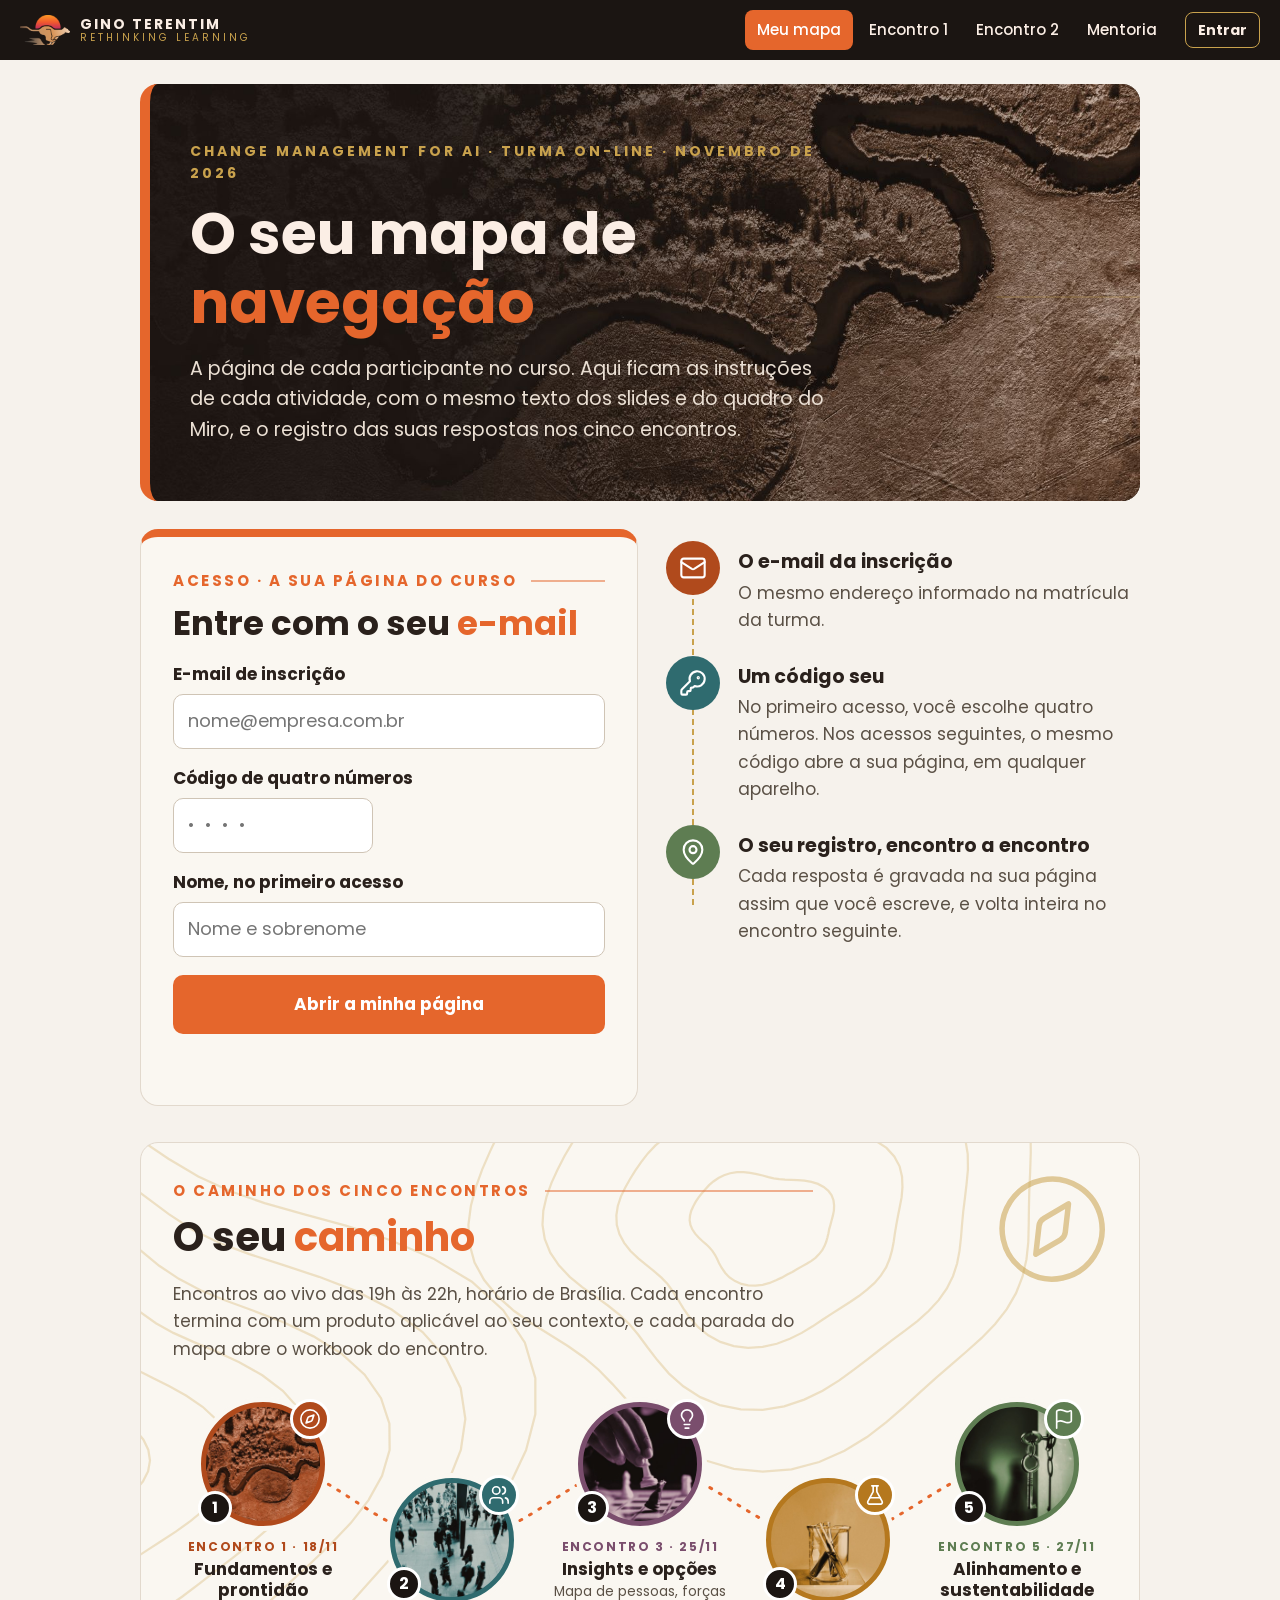
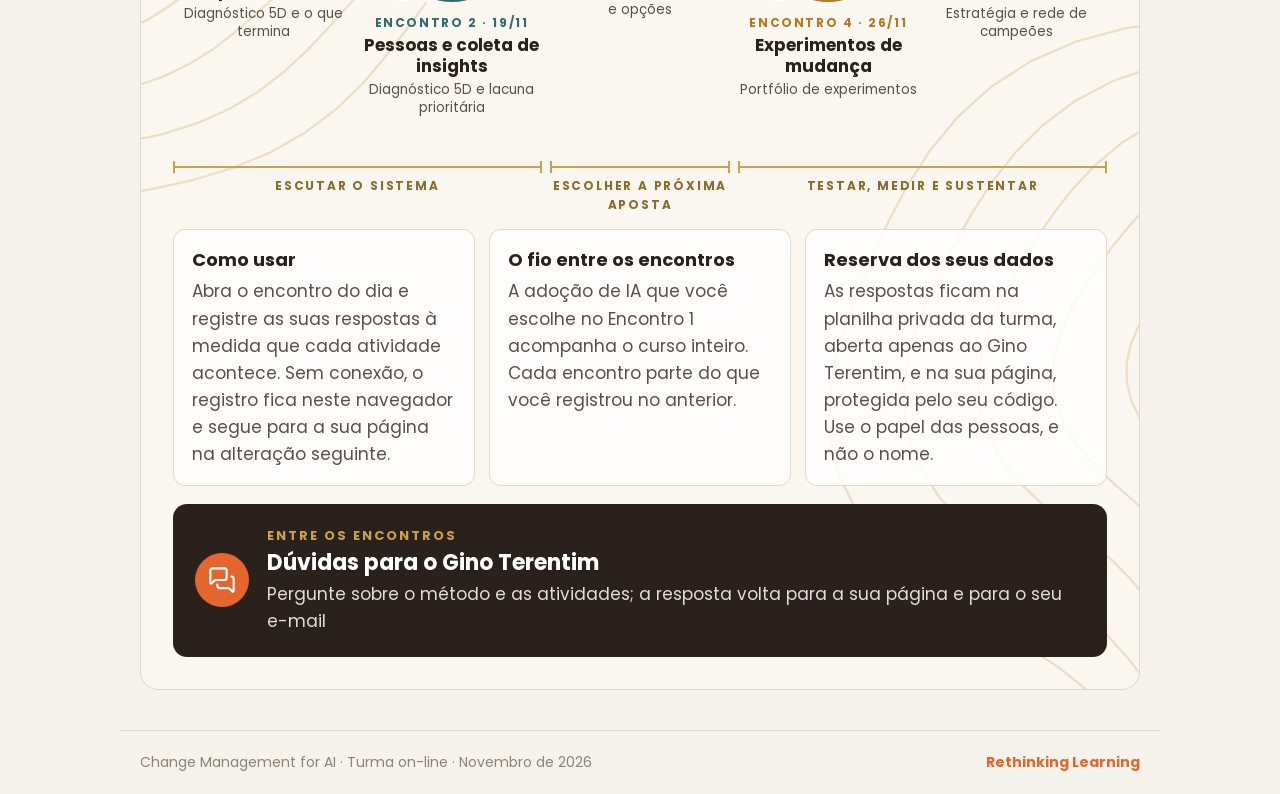
==== docs/index.html @ 5280d32a "Mentor: botão Limpar conversa (limpa só a tela; o mentor continua com o histórico como contexto) Co-" ====
<!doctype html>
<html lang="pt-BR"><head><meta charset="utf-8"><meta name="viewport" content="width=device-width,initial-scale=1">
<title>CM4AI · Workbook digital</title><meta name="robots" content="noindex">
<style>@font-face{font-family:Poppins;font-weight:400;src:url(fonts/Poppins-Regular.ttf) format('truetype');font-display:swap}@font-face{font-family:Poppins;font-weight:500;src:url(fonts/Poppins-Medium.ttf) format('truetype');font-display:swap}@font-face{font-family:Poppins;font-weight:700;src:url(fonts/Poppins-Bold.ttf) format('truetype');font-display:swap}:root{--lar:#E5662C;--tinta:#2A211C;--corpo:#5A5045;--linha:#E2D9CD;--fraco:#8D8377;--claro:#F6F2EC;--papel:#FAF7F1;--escuro:#1B1512;--ouro:#C9A24D;--tom:#E5662C}
*{box-sizing:border-box}
html{scroll-behavior:smooth}
body{margin:0;font-family:Poppins,system-ui,sans-serif;font-size:17px;line-height:1.6;color:var(--corpo);background:var(--claro)}
a{color:var(--lar)}
h1,h2,h3{color:var(--tinta);line-height:1.2;margin:0 0 .5em}
h1 em,h2 em{font-style:normal;color:var(--lar)}
main{max-width:1040px;margin:0 auto;padding:0 20px 40px}
.topo{position:sticky;top:0;z-index:20;display:flex;align-items:center;gap:16px;flex-wrap:wrap;padding:10px 20px;background:var(--escuro);color:#FBEEE5}
.marca{display:flex;align-items:center;gap:10px;text-decoration:none;color:#FBEEE5}
.marca img{height:30px;width:auto}
.marca span{display:flex;flex-direction:column;line-height:1.15}
.marca b{font-size:14px;letter-spacing:2px}
.marca i{font-style:normal;font-size:10px;letter-spacing:3px;color:var(--ouro)}
.nav{margin-left:auto;display:flex;gap:4px;flex-wrap:wrap}
.nav a{color:#FBEEE5;text-decoration:none;font-size:15px;font-weight:500;padding:8px 12px;border-radius:8px}
.nav a:hover,.nav a.ativo{background:var(--lar);color:#fff}
.selo-prof{margin-left:auto;background:var(--lar);color:#fff;font-weight:700;font-size:13px;letter-spacing:2px;padding:6px 12px;border-radius:6px}
.capa{margin:24px 0 0;padding:56px 40px;border-radius:18px;background:var(--escuro);color:#EADFD3;position:relative;overflow:hidden;border-left:10px solid var(--tom)}
.capa:after{content:"";position:absolute;right:-70px;top:-70px;width:280px;height:280px;border:2px solid var(--ouro);opacity:.35;clip-path:polygon(25% 0,75% 0,100% 50%,75% 100%,25% 100%,0 50%);background:transparent;outline:2px solid var(--ouro)}
.capa__k{font-size:14px;font-weight:700;letter-spacing:3px;color:var(--ouro);margin:0 0 14px}
.capa h1{color:#FBEEE5;font-size:clamp(34px,6vw,58px);margin:0 0 16px}
.capa__l{font-size:19px;max-width:720px;margin:0}
.bloco{margin:36px 0 0;padding:32px;background:var(--papel);border:1px solid var(--linha);border-radius:18px;border-top:8px solid var(--tom)}
.bloco--abre{border-top-color:var(--lar)}
.eyebrow{display:flex;align-items:center;gap:14px;color:var(--tom);font-weight:700;font-size:15px;letter-spacing:2.5px;margin-bottom:10px}
.eyebrow i{flex:1;height:2px;background:var(--tom);opacity:.5}
.bloco h2{font-size:clamp(26px,4vw,36px)}
.bloco h3{font-size:22px;margin-top:1.2em}
.pergunta{font-size:21px;font-weight:500;color:var(--tinta);border-left:5px solid var(--tom);padding:6px 0 6px 16px;margin:14px 0}
.pergunta--at{font-size:19px;background:#fff;border-radius:0 10px 10px 0;padding:12px 16px}
.capaz{background:#fff;border:1px solid var(--linha);border-radius:12px;padding:16px 20px;margin:16px 0}
.capaz b{color:var(--tinta)}
.capaz ol{margin:8px 0 0;padding-left:22px}
.conceito{background:#fff;border:1px solid var(--linha);border-radius:14px;padding:22px 24px;margin:20px 0}
.conceito h3{margin-top:0}
.fonte{font-size:15px;color:var(--fraco);margin:10px 0 0}
.regua{background:#B04A1C;color:#FDEFE6;border-radius:14px;padding:24px;margin:20px 0}
.regua h3{color:#fff;margin-top:0}
.regua__q{font-size:22px;font-weight:700;color:#fff}
.regua .cards3>div{background:rgba(255,255,255,.12);border:0;color:#FDEFE6}
.regua .cards3 b{color:#fff}
.regua .tabela--ler{background:#fff;color:var(--corpo)}
.cards3{display:grid;grid-template-columns:repeat(auto-fit,minmax(230px,1fr));gap:14px;margin:14px 0}
.cards3>div{background:var(--papel);border:1px solid var(--linha);border-radius:12px;padding:16px 18px}
.cards3 b{display:block;color:var(--tinta);font-size:18px;margin-bottom:4px}
.cards3 p{margin:0}
.cards3 i{display:block;margin-top:8px;color:var(--fraco)}
.cards2{display:grid;grid-template-columns:repeat(auto-fit,minmax(260px,1fr));gap:16px;margin:24px 0 8px}
.cartao{display:flex;flex-direction:column;gap:6px;padding:22px;border-radius:14px;background:var(--tom);color:#fff;text-decoration:none}
.cartao span{font-size:13px;font-weight:700;letter-spacing:2px;opacity:.85}
.cartao b{font-size:22px;line-height:1.2}
.cartao i{font-style:normal;opacity:.9}
.nota-pe{color:var(--fraco);font-size:15px}
.caminho{display:grid;grid-template-columns:repeat(5,1fr);gap:10px;margin:16px 0}
.caminho__p{display:flex;flex-direction:column;align-items:center;text-align:center;gap:4px;padding:14px 8px;border-radius:12px;background:#fff;border:2px solid var(--linha);text-decoration:none;color:var(--corpo)}
.caminho__g{font-size:11px;font-weight:700;letter-spacing:1.5px;color:var(--fraco);text-transform:uppercase;min-height:34px}
.caminho__n{width:52px;height:52px;border-radius:50%;display:grid;place-items:center;font-weight:700;font-size:22px;color:var(--tom);border:3px solid var(--tom);background:var(--claro)}
.caminho__p b{color:var(--tinta);font-size:15px;line-height:1.25}
.caminho__p small{font-size:13px}
.caminho__p em{font-style:normal;font-size:13px;font-weight:500;color:var(--tom)}
.caminho__p.feito .caminho__n,.caminho__p.aqui .caminho__n{background:var(--tom);color:#fff}
.caminho__p.aqui{border-color:var(--lar);box-shadow:0 0 0 3px rgba(229,102,44,.25)}
.indice{list-style:none;padding:0;margin:10px 0;display:grid;gap:8px}
.indice li{display:flex;flex-wrap:wrap;gap:6px 16px;align-items:baseline;background:#fff;border-left:6px solid var(--tom);border-radius:0 10px 10px 0;padding:10px 14px}
.indice a{color:var(--tinta);text-decoration:none;font-weight:500}
.indice a b{color:var(--tom)}
.indice span{color:var(--fraco);font-size:15px}
.atividade{background:#fff;border:2px solid var(--tom);border-radius:16px;padding:24px;margin:24px 0}
.atividade__cab{display:flex;gap:10px;flex-wrap:wrap;margin-bottom:10px}
.selo{display:inline-block;background:var(--tom);color:#fff;font-weight:700;font-size:13px;letter-spacing:1.5px;padding:6px 12px;border-radius:999px;text-decoration:none}
.selo--miro{background:#fff;color:var(--tom);border:2px solid var(--tom)}
.selo--mentor{background:#FBEFE4;color:#B04A1C;border:2px solid #E5662C}
.atividade h3{margin-top:4px;font-size:24px}
.passos{padding-left:0;list-style:none;counter-reset:p;margin:14px 0}
.passos li{counter-increment:p;position:relative;padding:8px 0 8px 48px;border-bottom:1px solid var(--linha)}
.passos li:before{content:counter(p);position:absolute;left:0;top:7px;width:32px;height:32px;border-radius:50%;background:var(--tom);color:#fff;font-weight:700;display:grid;place-items:center}
.passos li i{font-style:normal;font-weight:700;color:var(--tom);white-space:nowrap}
.meta{display:grid;grid-template-columns:repeat(auto-fit,minmax(200px,1fr));gap:10px;margin:14px 0}
.meta div{background:var(--papel);border-radius:10px;padding:10px 14px}
.meta span{display:block;font-size:12px;font-weight:700;letter-spacing:1.5px;text-transform:uppercase;color:var(--fraco)}
.meta b{font-weight:500;color:var(--tinta);font-size:16px}
.exemplo{background:#FBEFE4;border-radius:12px;padding:14px 18px;margin:14px 0}
.exemplo>span{font-size:12px;font-weight:700;letter-spacing:1.5px;color:var(--lar)}
.exemplo p{margin:6px 0}
.registro{border:2px dashed var(--tom);border-radius:14px;padding:18px;margin:18px 0 6px;background:var(--papel)}
.registro__t{font-size:13px;font-weight:700;letter-spacing:2px;color:var(--tom)}
.campo{margin:14px 0 0}
.campo label{display:block;color:var(--tinta);margin-bottom:4px}
.dica{margin:0 0 6px;font-size:15px;color:var(--fraco)}
textarea,input[type=text],select{width:100%;font:inherit;font-size:16px;color:var(--tinta);background:#fff;border:1.5px solid #CFC4B5;border-radius:10px;padding:10px 12px}
textarea{resize:vertical;min-height:52px}
textarea:focus,input:focus,select:focus{outline:3px solid rgba(229,102,44,.35);border-color:var(--lar)}
.espelho__v{background:#fff;border:1.5px solid var(--linha);border-radius:10px;padding:10px 12px;color:var(--tinta);white-space:pre-wrap}
.notas{display:grid;grid-template-columns:repeat(auto-fit,minmax(130px,1fr));gap:10px}
.banco{margin:4px 0 8px}
.lacunas,.associar{padding-left:22px;margin:8px 0 12px}
.lacunas li,.associar li{margin:8px 0}
.lacuna{width:74px!important;display:inline-block;text-align:center;font-weight:700}
.associar li{display:grid;grid-template-columns:1fr minmax(200px,260px);gap:12px;align-items:center}
.certo{border-color:#3F7D4E!important;background:#E9F4EA!important}
.errado{border-color:#B8432F!important;background:#FBE9E5!important}
.tabela-w{overflow-x:auto;margin:10px 0}
.tabela{width:100%;border-collapse:collapse;font-size:16px}
.tabela th{background:var(--tinta);color:#FBEEE5;text-align:left;padding:10px 12px;font-size:14px;letter-spacing:.5px}
.tabela td{border:1px solid var(--linha);padding:8px 10px;vertical-align:top;background:#fff;min-width:190px}
.tabela--ler td{padding:10px 12px}
.tabela td textarea,.tabela td select{border-color:var(--linha)}
.mapa{position:relative;margin:16px 0 0;height:480px;background:#fff;border:1.5px solid var(--linha);border-radius:12px;overflow:hidden}
.mapa:before{content:"";position:absolute;left:50%;top:0;bottom:0;border-left:2px dashed var(--linha)}
.mapa:after{content:"";position:absolute;top:50%;left:0;right:0;border-top:2px dashed var(--linha)}
.mapa__q{position:absolute;font-size:12px;font-weight:700;letter-spacing:1px;color:var(--fraco);text-transform:uppercase;padding:8px 10px;z-index:1}
.mapa__n{position:absolute;z-index:2;max-width:42%;font-size:14px;line-height:1.25;font-weight:500;color:var(--tinta);padding:6px 9px;border-radius:6px;box-shadow:0 1px 0 rgba(0,0,0,.15)}
.pontos{margin:14px 0 0;background:var(--papel);border-radius:12px;padding:12px 16px}
.pontos summary{cursor:pointer;font-weight:700;color:var(--tinta)}
.btn{display:inline-block;font:inherit;font-size:15px;font-weight:700;border-radius:10px;padding:10px 16px;cursor:pointer;text-decoration:none;border:2px solid transparent}
.btn--sec{background:#fff;color:var(--tinta);border-color:var(--tinta)}
.btn--mentor{background:var(--tinta);color:#fff}
.mentor{margin:14px 0 0}
.barra{display:flex;flex-wrap:wrap;gap:10px;align-items:center;margin:18px 0 0}
.barra__s{flex:1;min-width:220px;color:var(--fraco);font-size:15px}
.prof{margin:16px 0 0;background:#2A211C;color:#EADFD3;border-radius:12px;padding:16px 20px}
.prof>span{font-size:12px;font-weight:700;letter-spacing:2px;color:var(--ouro)}
.prof__resp{background:rgba(255,255,255,.08);border-radius:10px;padding:10px 14px;margin-top:10px}
.prof__resp b{color:#fff;display:block}
.rodape{max-width:1040px;margin:0 auto;padding:20px;display:flex;justify-content:space-between;gap:12px;flex-wrap:wrap;font-size:14px;color:var(--fraco);border-top:1px solid var(--linha)}
.rodape span:last-child{color:var(--lar);font-weight:700}
@media(max-width:760px){
 body{font-size:16px}.bloco{padding:20px}.capa{padding:36px 22px}
 .caminho{grid-template-columns:1fr 1fr}.caminho__g{min-height:0}
 .associar li{grid-template-columns:1fr}
 .tabela[data-tabela] thead{display:none}
 .tabela[data-tabela] tr{display:block;margin-bottom:14px;border:1px solid var(--linha);border-radius:10px;overflow:hidden}
 .tabela[data-tabela] td{display:block;border:0;border-bottom:1px solid var(--linha)}
 .tabela[data-tabela] td:before{content:attr(data-th);display:block;font-size:12px;font-weight:700;letter-spacing:1px;color:var(--fraco);text-transform:uppercase;margin-bottom:4px}
 .mapa{height:420px}
}
@media print{
 .topo,.barra,.mentor,.btn{display:none!important}
 body{background:#fff;font-size:12pt}.bloco,.atividade,.conceito{break-inside:avoid-page;box-shadow:none}
 .bloco{break-inside:auto}.capa{background:#fff;color:#000;border:2px solid #000}.capa h1{color:#000}.capa__k{color:#000}
 textarea,input,select{border:1px solid #999}
 details.pontos{display:block}
}

/* ===== camada 2026-11 · mapa de navegação, conta e capas com foto ===== */
.btn{background:var(--lar);color:#fff}
.btn--sec{background:#fff;color:var(--tinta);border-color:var(--tinta)}
.btn--mentor{background:var(--tinta);color:#fff}
.btn--grande{font-size:17px;padding:14px 22px;margin-top:18px;width:100%}
.btn:hover{filter:brightness(1.06)}
.disco{flex:none;display:inline-grid;place-items:center;width:54px;height:54px;border-radius:50%;background:var(--tom)}
.disco svg{display:block}
.capa--foto{background-color:var(--escuro);background-image:var(--foto,none);background-position:right center;background-size:cover;background-repeat:no-repeat;min-height:380px;display:flex;flex-direction:column;justify-content:flex-end}
.capa--foto .capa__l,.capa--foto h1,.capa--foto .capa__k{max-width:640px;position:relative;z-index:1}
.capa--foto:after{opacity:.22}
.conta{display:flex;align-items:center;gap:10px;font-size:14px;color:#FBEEE5}
.conta a{color:#FBEEE5;font-weight:700;text-decoration:none;border:1.5px solid var(--ouro);padding:6px 12px;border-radius:8px}
.conta span{font-weight:700}
.conta__sair{font:inherit;font-size:13px;background:transparent;color:var(--ouro);border:1.5px solid var(--ouro);border-radius:8px;padding:5px 10px;cursor:pointer}
.aviso-conta{margin:16px 0 0;padding:14px 18px;border-radius:12px;background:#FFF4EC;border-left:6px solid var(--lar);color:var(--tinta)}
.aviso-conta .btn{margin-left:8px;padding:6px 14px}
.barra__s--ok{color:#4B6A41;font-weight:500}
.barra__s--ok:before{content:"";display:inline-block;width:9px;height:9px;border-radius:50%;background:#5E7D52;margin-right:8px;vertical-align:1px}
/* entrada */
.entrada{margin:28px 0 0;display:grid;grid-template-columns:minmax(0,1.05fr) minmax(0,1fr);gap:28px;align-items:start}
.entrada[hidden]{display:none}
.entrada__f{padding:32px;background:var(--papel);border:1px solid var(--linha);border-top:8px solid var(--lar);border-radius:18px}
.entrada__f h2{font-size:clamp(26px,4vw,34px)}
.entrada__f label{display:block;margin:16px 0 6px;color:var(--tinta)}
.entrada__f input{font-size:18px;padding:12px 14px}
.entrada__f input[name=codigo]{letter-spacing:10px;max-width:200px}
.entrada__aviso{min-height:1.6em;margin:12px 0 0;color:var(--corpo);font-weight:500}
.entrada__aviso--erro{color:#A33B12}
.entrada__passos{list-style:none;margin:0;padding:12px 0 0;display:flex;flex-direction:column;gap:22px;position:relative}
.entrada__passos:before{content:"";position:absolute;left:26px;top:40px;bottom:40px;border-left:2.5px dashed var(--ouro)}
.entrada__passos li{display:flex;gap:18px;align-items:flex-start;position:relative}
.entrada__passos b{display:block;color:var(--tinta);font-size:19px;margin-top:6px}
.entrada__passos p{margin:2px 0 0}
/* mapa do curso */
.mapa-curso{margin:36px 0 0;padding:36px 32px 32px;border-radius:18px;border:1px solid var(--linha);position:relative;overflow:hidden;
  background:var(--papel) url("data:image/svg+xml,%3Csvg%20xmlns%3D%22http%3A//www.w3.org/2000/svg%22%20width%3D%221000%22%20height%3D%22560%22%20viewBox%3D%220%200%201000%20560%22%3E%3Cg%20fill%3D%22none%22%20stroke%3D%22%23C9A24D%22%20stroke-opacity%3D%22.28%22%20stroke-width%3D%221.1%22%3E%3Cpath%20d%3D%22M219.3%2C150.0%20L220.1%2C152.6%20L220.0%2C155.2%20L219.1%2C157.8%20L217.5%2C160.1%20L215.2%2C162.2%20L212.6%2C163.9%20L209.8%2C165.5%20L207.0%2C166.8%20L204.3%2C168.0%20L201.7%2C169.2%20L199.2%2C170.3%20L196.7%2C171.4%20L194.1%2C172.4%20L191.4%2C173.3%20L188.6%2C173.9%20L185.8%2C174.3%20L182.9%2C174.4%20L180.0%2C174.2%20L177.2%2C173.9%20L174.4%2C173.5%20L171.6%2C173.1%20L168.8%2C172.7%20L165.9%2C172.4%20L162.8%2C172.1%20L159.6%2C171.6%20L156.3%2C171.0%20L153.0%2C170.0%20L150.1%2C168.6%20L147.6%2C166.8%20L145.8%2C164.6%20L144.7%2C162.2%20L144.4%2C159.6%20L144.7%2C157.0%20L145.5%2C154.5%20L146.5%2C152.2%20L147.6%2C150.0%20L148.5%2C148.0%20L149.1%2C146.0%20L149.5%2C143.9%20L149.7%2C141.8%20L149.9%2C139.6%20L150.3%2C137.3%20L151.0%2C135.0%20L152.2%2C132.7%20L153.9%2C130.7%20L156.1%2C128.9%20L158.6%2C127.4%20L161.5%2C126.3%20L164.5%2C125.4%20L167.6%2C124.7%20L170.7%2C124.3%20L173.8%2C123.9%20L176.9%2C123.6%20L180.0%2C123.4%20L183.1%2C123.4%20L186.3%2C123.6%20L189.3%2C124.2%20L192.2%2C125.2%20L194.8%2C126.5%20L197.0%2C128.1%20L198.9%2C130.0%20L200.5%2C131.9%20L201.9%2C133.8%20L203.2%2C135.5%20L204.7%2C137.2%20L206.4%2C138.7%20L208.5%2C140.2%20L210.8%2C141.7%20L213.3%2C143.4%20L215.7%2C145.3%20L217.8%2C147.6%20L219.3%2C150.0Z%22/%3E%3Cpath%20d%3D%22M259.8%2C150.0%20L260.6%2C155.2%20L259.7%2C160.4%20L257.2%2C165.3%20L253.4%2C169.8%20L248.8%2C173.7%20L243.6%2C177.2%20L238.4%2C180.3%20L233.2%2C183.1%20L228.3%2C185.8%20L223.4%2C188.4%20L218.6%2C190.9%20L213.7%2C193.3%20L208.5%2C195.3%20L203.1%2C197.0%20L197.4%2C198.1%20L191.6%2C198.7%20L185.8%2C198.7%20L180.0%2C198.3%20L174.4%2C197.8%20L168.8%2C197.2%20L163.1%2C196.6%20L157.3%2C196.2%20L151.2%2C195.8%20L144.7%2C195.2%20L138.1%2C194.3%20L131.5%2C192.8%20L125.3%2C190.5%20L120.0%2C187.3%20L115.7%2C183.3%20L112.9%2C178.7%20L111.5%2C173.7%20L111.4%2C168.5%20L112.3%2C163.4%20L113.8%2C158.6%20L115.5%2C154.2%20L116.9%2C150.0%20L117.8%2C146.0%20L118.1%2C141.9%20L118.1%2C137.7%20L118.0%2C133.3%20L118.1%2C128.6%20L118.8%2C123.8%20L120.5%2C119.1%20L123.2%2C114.7%20L127.0%2C110.8%20L131.7%2C107.4%20L137.1%2C104.6%20L143.0%2C102.5%20L149.0%2C100.8%20L155.1%2C99.4%20L161.3%2C98.3%20L167.5%2C97.3%20L173.7%2C96.6%20L180.0%2C96.3%20L186.3%2C96.4%20L192.6%2C97.2%20L198.5%2C98.8%20L204.0%2C101.1%20L208.9%2C104.1%20L213.1%2C107.5%20L216.6%2C111.2%20L219.7%2C114.9%20L222.7%2C118.4%20L225.8%2C121.6%20L229.3%2C124.4%20L233.5%2C127.1%20L238.3%2C129.9%20L243.5%2C132.9%20L248.7%2C136.4%20L253.5%2C140.4%20L257.4%2C145.0%20L259.8%2C150.0Z%22/%3E%3Cpath%20d%3D%22M300.5%2C150.0%20L300.5%2C157.8%20L298.0%2C165.4%20L293.4%2C172.5%20L287.4%2C179.0%20L280.5%2C184.7%20L273.2%2C189.9%20L266.0%2C194.6%20L259.1%2C199.1%20L252.3%2C203.5%20L245.5%2C207.8%20L238.5%2C211.9%20L231.1%2C215.6%20L223.2%2C218.7%20L214.9%2C221.0%20L206.2%2C222.4%20L197.4%2C223.0%20L188.6%2C223.0%20L180.0%2C222.5%20L171.5%2C222.0%20L163.0%2C221.5%20L154.3%2C221.2%20L145.2%2C220.9%20L135.6%2C220.5%20L125.7%2C219.7%20L115.7%2C218.0%20L106.1%2C215.3%20L97.5%2C211.1%20L90.3%2C205.7%20L85.1%2C199.2%20L82.0%2C191.9%20L80.9%2C184.2%20L81.3%2C176.6%20L82.8%2C169.3%20L84.6%2C162.5%20L86.1%2C156.1%20L87.0%2C150.0%20L86.9%2C144.0%20L86.2%2C137.8%20L85.2%2C131.2%20L84.5%2C124.2%20L84.5%2C117.0%20L85.9%2C109.8%20L89.0%2C102.8%20L93.7%2C96.3%20L99.9%2C90.7%20L107.4%2C85.9%20L115.7%2C81.9%20L124.4%2C78.7%20L133.4%2C76.0%20L142.5%2C73.8%20L151.7%2C71.8%20L161.0%2C70.2%20L170.4%2C69.1%20L180.0%2C68.7%20L189.5%2C69.3%20L198.8%2C71.1%20L207.5%2C74.0%20L215.3%2C78.1%20L222.2%2C82.9%20L228.1%2C88.3%20L233.3%2C93.6%20L238.0%2C98.8%20L242.9%2C103.4%20L248.4%2C107.5%20L254.7%2C111.2%20L262.0%2C114.9%20L270.1%2C118.9%20L278.4%2C123.5%20L286.3%2C128.9%20L293.1%2C135.2%20L298.0%2C142.4%20L300.5%2C150.0Z%22/%3E%3Cpath%20d%3D%22M340.1%2C150.0%20L338.5%2C160.3%20L334.0%2C170.1%20L327.4%2C179.2%20L319.3%2C187.6%20L310.6%2C195.1%20L301.8%2C202.1%20L293.2%2C208.7%20L284.9%2C215.2%20L276.6%2C221.5%20L268.0%2C227.6%20L258.8%2C233.3%20L248.8%2C238.2%20L238.0%2C242.2%20L226.7%2C245.0%20L215.0%2C246.6%20L203.2%2C247.3%20L191.5%2C247.4%20L180.0%2C247.2%20L168.5%2C247.0%20L156.9%2C247.0%20L144.9%2C247.2%20L132.2%2C247.2%20L119.0%2C246.8%20L105.6%2C245.4%20L92.5%2C242.5%20L80.4%2C237.9%20L70.0%2C231.5%20L62.0%2C223.4%20L56.6%2C214.0%20L53.8%2C204.0%20L53.2%2C193.8%20L54.1%2C183.9%20L55.7%2C174.7%20L57.0%2C166.1%20L57.5%2C157.9%20L56.8%2C150.0%20L55.1%2C141.9%20L52.8%2C133.4%20L50.6%2C124.3%20L49.3%2C114.8%20L49.7%2C105.0%20L52.2%2C95.3%20L57.0%2C86.2%20L64.1%2C77.9%20L72.9%2C70.7%20L83.2%2C64.5%20L94.3%2C59.3%20L105.9%2C54.9%20L117.7%2C51.0%20L129.7%2C47.6%20L141.9%2C44.7%20L154.4%2C42.4%20L167.1%2C41.1%20L180.0%2C41.0%20L192.7%2C42.5%20L204.8%2C45.6%20L216.1%2C50.3%20L226.0%2C56.3%20L234.7%2C63.1%20L242.3%2C70.1%20L249.2%2C76.8%20L256.1%2C82.8%20L263.5%2C88.1%20L272.0%2C92.8%20L281.8%2C97.2%20L292.7%2C101.8%20L304.2%2C107.1%20L315.5%2C113.5%20L325.5%2C121.1%20L333.4%2C130.0%20L338.4%2C139.7%20L340.1%2C150.0Z%22/%3E%3Cpath%20d%3D%22M377.7%2C150.0%20L374.0%2C162.6%20L367.4%2C174.5%20L358.9%2C185.5%20L349.3%2C195.6%20L339.4%2C205.1%20L329.8%2C214.0%20L320.4%2C222.8%20L311.0%2C231.4%20L301.3%2C239.8%20L290.8%2C247.8%20L279.2%2C254.9%20L266.5%2C261.0%20L252.8%2C265.6%20L238.4%2C268.8%20L223.7%2C270.7%20L209.0%2C271.7%20L194.4%2C272.3%20L180.0%2C272.7%20L165.4%2C273.3%20L150.4%2C274.2%20L134.8%2C275.0%20L118.4%2C275.4%20L101.6%2C274.6%20L84.9%2C272.0%20L69.1%2C267.3%20L55.1%2C260.2%20L43.8%2C250.9%20L35.6%2C239.8%20L30.6%2C227.5%20L28.4%2C214.8%20L28.3%2C202.4%20L29.2%2C190.7%20L30.1%2C179.8%20L30.0%2C169.6%20L28.5%2C159.8%20L25.5%2C150.0%20L21.6%2C139.7%20L17.5%2C128.8%20L14.3%2C117.1%20L12.9%2C105.0%20L14.1%2C92.7%20L18.2%2C80.8%20L25.3%2C69.7%20L34.9%2C59.8%20L46.4%2C51.0%20L59.3%2C43.5%20L73.0%2C36.8%20L87.2%2C30.9%20L101.7%2C25.6%20L116.6%2C20.9%20L131.9%2C16.9%20L147.7%2C14.1%20L163.8%2C12.9%20L180.0%2C13.5%20L195.8%2C16.4%20L210.6%2C21.3%20L224.1%2C28.0%20L236.1%2C35.9%20L246.6%2C44.3%20L256.0%2C52.5%20L265.1%2C60.0%20L274.7%2C66.4%20L285.3%2C72.0%20L297.5%2C77.0%20L311.2%2C82.0%20L325.8%2C87.6%20L340.5%2C94.5%20L354.2%2C103.0%20L365.5%2C113.2%20L373.5%2C124.7%20L377.6%2C137.2%20L377.7%2C150.0Z%22/%3E%3Cpath%20d%3D%22M412.5%2C150.0%20L406.7%2C164.7%20L398.2%2C178.5%20L388.3%2C191.3%20L377.9%2C203.3%20L367.6%2C214.8%20L357.6%2C226.0%20L347.7%2C237.0%20L337.4%2C247.9%20L326.2%2C258.3%20L313.7%2C268.0%20L299.6%2C276.5%20L284.0%2C283.4%20L267.3%2C288.7%20L249.9%2C292.4%20L232.4%2C294.8%20L214.9%2C296.5%20L197.5%2C298.0%20L180.0%2C299.6%20L162.1%2C301.5%20L143.5%2C303.5%20L124.0%2C304.9%20L103.8%2C305.2%20L83.4%2C303.4%20L63.8%2C299.1%20L46.0%2C291.8%20L30.9%2C281.6%20L19.3%2C269.0%20L11.5%2C254.7%20L7.2%2C239.6%20L5.5%2C224.6%20L5.4%2C210.3%20L5.5%2C197.0%20L4.7%2C184.8%20L2.3%2C173.2%20L-1.9%2C161.8%20L-7.6%2C150.0%20L-13.9%2C137.4%20L-19.5%2C123.9%20L-23.2%2C109.7%20L-24.0%2C95.0%20L-21.4%2C80.4%20L-15.2%2C66.5%20L-5.8%2C53.7%20L6.4%2C42.1%20L20.4%2C31.8%20L35.7%2C22.6%20L51.7%2C14.3%20L68.2%2C6.6%20L85.4%2C-0.3%20L103.1%2C-6.4%20L121.7%2C-11.3%20L140.9%2C-14.3%20L160.5%2C-15.0%20L180.0%2C-13.1%20L198.7%2C-8.6%20L216.1%2C-1.7%20L231.7%2C7.0%20L245.6%2C16.5%20L258.0%2C26.0%20L269.8%2C34.8%20L281.6%2C42.5%20L294.6%2C48.9%20L309.1%2C54.3%20L325.5%2C59.6%20L343.2%2C65.4%20L361.4%2C72.4%20L378.7%2C81.4%20L393.8%2C92.4%20L405.3%2C105.3%20L412.4%2C119.7%20L414.7%2C134.8%20L412.5%2C150.0Z%22/%3E%3Cpath%20d%3D%22M444.4%2C150.0%20L436.6%2C166.6%20L426.8%2C182.2%20L416.2%2C196.9%20L405.7%2C210.9%20L395.6%2C224.5%20L385.7%2C238.0%20L375.4%2C251.4%20L364.2%2C264.5%20L351.3%2C276.9%20L336.4%2C288.1%20L319.6%2C297.7%20L301.1%2C305.4%20L281.5%2C311.3%20L261.4%2C315.7%20L241.2%2C319.1%20L221.0%2C322.1%20L200.7%2C325.1%20L180.0%2C328.5%20L158.5%2C331.9%20L136.0%2C334.9%20L112.5%2C336.6%20L88.5%2C336.2%20L65.0%2C332.7%20L43.0%2C325.8%20L23.8%2C315.3%20L8.3%2C301.6%20L-2.9%2C285.5%20L-10.1%2C268.1%20L-13.8%2C250.5%20L-15.4%2C233.6%20L-16.4%2C217.8%20L-18.1%2C203.4%20L-21.5%2C190.0%20L-27.1%2C177.1%20L-34.6%2C163.9%20L-43.1%2C150.0%20L-51.3%2C135.0%20L-57.8%2C118.9%20L-61.3%2C102.1%20L-60.9%2C85.1%20L-56.3%2C68.4%20L-47.7%2C52.6%20L-35.8%2C38.1%20L-21.3%2C24.9%20L-5.2%2C12.8%20L12.1%2C1.8%20L30.1%2C-8.5%20L49.0%2C-18.1%20L68.7%2C-26.8%20L89.5%2C-34.1%20L111.5%2C-39.5%20L134.2%2C-42.2%20L157.3%2C-42.0%20L180.0%2C-38.4%20L201.5%2C-31.9%20L221.2%2C-23.1%20L238.9%2C-12.9%20L254.8%2C-2.3%20L269.6%2C7.7%20L284.2%2C16.4%20L299.6%2C23.5%20L316.6%2C29.4%20L335.6%2C34.8%20L356.3%2C40.4%20L377.9%2C47.4%20L398.9%2C56.4%20L417.9%2C67.8%20L433.2%2C81.7%20L443.8%2C97.6%20L448.9%2C114.9%20L448.9%2C132.6%20L444.4%2C150.0Z%22/%3E%3Cpath%20d%3D%22M916.5%2C420.0%20L915.4%2C422.3%20L914.1%2C424.5%20L912.8%2C426.5%20L911.6%2C428.5%20L910.5%2C430.5%20L909.3%2C432.5%20L907.9%2C434.5%20L906.4%2C436.4%20L904.5%2C438.1%20L902.3%2C439.7%20L899.9%2C441.0%20L897.2%2C442.1%20L894.4%2C442.9%20L891.6%2C443.6%20L888.8%2C444.3%20L885.9%2C444.9%20L883.0%2C445.6%20L880.0%2C446.3%20L876.8%2C446.9%20L873.5%2C447.4%20L870.0%2C447.6%20L866.6%2C447.3%20L863.3%2C446.5%20L860.4%2C445.2%20L857.9%2C443.3%20L856.1%2C441.1%20L854.8%2C438.7%20L854.0%2C436.2%20L853.5%2C433.7%20L853.2%2C431.5%20L852.8%2C429.4%20L852.2%2C427.5%20L851.2%2C425.7%20L850.0%2C423.9%20L848.7%2C422.0%20L847.3%2C420.0%20L846.1%2C417.8%20L845.3%2C415.5%20L845.1%2C413.1%20L845.4%2C410.7%20L846.3%2C408.4%20L847.7%2C406.2%20L849.4%2C404.2%20L851.5%2C402.3%20L853.7%2C400.5%20L856.1%2C398.9%20L858.5%2C397.3%20L861.2%2C395.8%20L864.0%2C394.5%20L867.0%2C393.5%20L870.2%2C392.9%20L873.5%2C392.6%20L876.8%2C392.9%20L880.0%2C393.6%20L883.0%2C394.6%20L885.7%2C395.9%20L888.2%2C397.3%20L890.5%2C398.6%20L892.7%2C399.8%20L895.0%2C400.7%20L897.5%2C401.5%20L900.3%2C402.1%20L903.3%2C402.8%20L906.4%2C403.6%20L909.5%2C404.7%20L912.3%2C406.2%20L914.7%2C408.0%20L916.5%2C410.2%20L917.5%2C412.6%20L917.7%2C415.1%20L917.4%2C417.6%20L916.5%2C420.0Z%22/%3E%3Cpath%20d%3D%22M950.8%2C420.0%20L948.7%2C424.5%20L946.5%2C428.7%20L944.5%2C432.8%20L942.6%2C436.9%20L940.6%2C440.9%20L938.5%2C445.0%20L935.9%2C449.0%20L932.7%2C452.7%20L928.8%2C456.2%20L924.4%2C459.2%20L919.4%2C461.7%20L914.2%2C463.8%20L908.7%2C465.7%20L903.3%2C467.3%20L897.7%2C469.0%20L892.1%2C470.7%20L886.2%2C472.5%20L880.0%2C474.2%20L873.4%2C475.6%20L866.6%2C476.4%20L859.6%2C476.4%20L852.8%2C475.4%20L846.5%2C473.2%20L841.0%2C470.0%20L836.7%2C465.8%20L833.4%2C461.1%20L831.2%2C456.1%20L829.8%2C451.2%20L828.8%2C446.6%20L827.7%2C442.4%20L826.3%2C438.5%20L824.4%2C435.0%20L821.8%2C431.5%20L818.9%2C428.0%20L815.8%2C424.2%20L813.0%2C420.0%20L810.9%2C415.5%20L809.7%2C410.8%20L809.7%2C406.0%20L810.8%2C401.3%20L812.9%2C396.8%20L815.9%2C392.6%20L819.4%2C388.6%20L823.4%2C384.8%20L827.6%2C381.2%20L832.1%2C377.7%20L836.9%2C374.4%20L842.1%2C371.4%20L847.8%2C368.9%20L854.0%2C367.0%20L860.4%2C365.9%20L867.1%2C365.8%20L873.7%2C366.7%20L880.0%2C368.3%20L885.8%2C370.5%20L891.2%2C372.9%20L896.1%2C375.4%20L900.9%2C377.5%20L905.6%2C379.3%20L910.7%2C380.6%20L916.2%2C381.7%20L922.2%2C382.7%20L928.5%2C384.0%20L934.9%2C385.9%20L940.9%2C388.4%20L946.1%2C391.7%20L950.1%2C395.8%20L952.8%2C400.4%20L953.9%2C405.3%20L953.8%2C410.4%20L952.6%2C415.3%20L950.8%2C420.0Z%22/%3E%3Cpath%20d%3D%22M983.2%2C420.0%20L980.5%2C426.5%20L977.9%2C432.8%20L975.5%2C439.0%20L973.2%2C445.1%20L970.7%2C451.3%20L967.6%2C457.5%20L963.7%2C463.4%20L958.7%2C468.9%20L952.8%2C473.9%20L946.0%2C478.2%20L938.6%2C482.0%20L930.9%2C485.3%20L923.0%2C488.4%20L915.1%2C491.4%20L907.0%2C494.5%20L898.5%2C497.8%20L889.6%2C500.9%20L880.0%2C503.8%20L869.9%2C505.9%20L859.4%2C506.7%20L848.9%2C506.1%20L838.9%2C503.6%20L830.0%2C499.5%20L822.5%2C493.8%20L816.6%2C487.1%20L812.3%2C479.7%20L809.3%2C472.4%20L807.1%2C465.3%20L805.1%2C458.9%20L802.7%2C453.1%20L799.5%2C447.8%20L795.5%2C442.8%20L790.9%2C437.7%20L785.9%2C432.3%20L781.2%2C426.4%20L777.3%2C420.0%20L774.7%2C413.2%20L773.7%2C406.1%20L774.4%2C399.0%20L776.7%2C392.2%20L780.3%2C385.6%20L784.8%2C379.3%20L789.9%2C373.3%20L795.5%2C367.5%20L801.5%2C361.9%20L808.0%2C356.5%20L815.1%2C351.4%20L823.0%2C346.9%20L831.7%2C343.3%20L841.1%2C340.9%20L851.0%2C339.8%20L861.0%2C340.1%20L870.8%2C341.7%20L880.0%2C344.3%20L888.6%2C347.5%20L896.5%2C350.7%20L904.0%2C353.7%20L911.4%2C356.0%20L919.2%2C357.8%20L927.5%2C359.0%20L936.6%2C360.2%20L946.1%2C361.6%20L955.9%2C363.8%20L965.3%2C367.0%20L973.7%2C371.4%20L980.6%2C377.0%20L985.4%2C383.6%20L988.1%2C390.9%20L988.8%2C398.4%20L987.9%2C405.9%20L985.8%2C413.1%20L983.2%2C420.0Z%22/%3E%3Cpath%20d%3D%22M1014.3%2C420.0%20L1011.4%2C428.5%20L1008.9%2C436.8%20L1006.6%2C445.1%20L1004.0%2C453.4%20L1000.8%2C461.7%20L996.6%2C469.9%20L991.1%2C477.6%20L984.2%2C484.7%20L976.0%2C491.1%20L967.0%2C496.8%20L957.4%2C501.9%20L947.5%2C506.6%20L937.5%2C511.3%20L927.3%2C516.2%20L916.6%2C521.2%20L905.3%2C526.3%20L893.1%2C531.0%20L880.0%2C534.9%20L866.1%2C537.3%20L852.0%2C537.6%20L838.2%2C535.6%20L825.4%2C531.2%20L814.2%2C524.5%20L805.0%2C516.2%20L798.0%2C506.8%20L792.7%2C497.1%20L788.7%2C487.6%20L785.2%2C478.9%20L781.5%2C471.1%20L777.0%2C464.1%20L771.4%2C457.5%20L764.9%2C451.0%20L757.8%2C444.2%20L750.9%2C436.9%20L744.9%2C428.8%20L740.5%2C420.0%20L738.0%2C410.8%20L737.8%2C401.4%20L739.7%2C392.2%20L743.4%2C383.2%20L748.4%2C374.5%20L754.2%2C366.2%20L760.7%2C358.1%20L767.7%2C350.2%20L775.4%2C342.5%20L783.9%2C335.1%20L793.4%2C328.4%20L804.1%2C322.6%20L816.0%2C318.3%20L828.7%2C315.7%20L842.0%2C314.9%20L855.2%2C315.9%20L868.0%2C318.4%20L880.0%2C321.7%20L891.2%2C325.4%20L901.7%2C328.7%20L912.0%2C331.5%20L922.6%2C333.3%20L933.8%2C334.5%20L945.9%2C335.5%20L958.8%2C336.6%20L972.1%2C338.7%20L985.2%2C342.1%20L997.1%2C347.2%20L1007.3%2C354.0%20L1014.9%2C362.3%20L1019.8%2C371.7%20L1021.9%2C381.7%20L1021.8%2C391.9%20L1020.0%2C401.7%20L1017.3%2C411.1%20L1014.3%2C420.0Z%22/%3E%3Cpath%20d%3D%22M1044.8%2C420.0%20L1042.3%2C430.5%20L1040.2%2C440.9%20L1037.9%2C451.3%20L1035.0%2C461.8%20L1030.9%2C472.1%20L1025.2%2C482.1%20L1017.8%2C491.5%20L1008.8%2C500.1%20L998.6%2C507.8%20L987.5%2C514.9%20L976.0%2C521.6%20L964.3%2C528.2%20L952.4%2C535.0%20L940.0%2C542.1%20L926.8%2C549.4%20L912.5%2C556.4%20L896.8%2C562.5%20L880.0%2C567.0%20L862.4%2C569.1%20L844.7%2C568.3%20L827.8%2C564.3%20L812.5%2C557.3%20L799.5%2C547.9%20L788.9%2C536.8%20L780.7%2C525.0%20L774.2%2C513.4%20L768.7%2C502.4%20L763.2%2C492.6%20L757.0%2C483.8%20L749.7%2C475.7%20L741.2%2C468.0%20L731.9%2C459.9%20L722.6%2C451.2%20L714.1%2C441.7%20L707.4%2C431.2%20L703.1%2C420.0%20L701.5%2C408.4%20L702.5%2C396.8%20L705.8%2C385.4%20L710.8%2C374.4%20L717.0%2C363.7%20L723.9%2C353.3%20L731.5%2C343.0%20L739.8%2C332.9%20L749.1%2C323.1%20L759.7%2C313.8%20L771.9%2C305.6%20L785.7%2C299.0%20L800.9%2C294.4%20L817.1%2C292.0%20L833.6%2C291.8%20L849.9%2C293.5%20L865.4%2C296.5%20L880.0%2C300.1%20L893.8%2C303.6%20L907.1%2C306.3%20L920.5%2C308.0%20L934.6%2C308.8%20L949.8%2C309.2%20L966.0%2C309.7%20L982.9%2C311.2%20L999.8%2C314.3%20L1015.6%2C319.5%20L1029.5%2C327.1%20L1040.6%2C336.7%20L1048.3%2C348.0%20L1052.6%2C360.4%20L1053.9%2C373.1%20L1052.9%2C385.7%20L1050.6%2C397.7%20L1047.6%2C409.1%20L1044.8%2C420.0Z%22/%3E%3Cpath%20d%3D%22M1075.6%2C420.0%20L1073.8%2C432.6%20L1072.0%2C445.1%20L1069.7%2C457.7%20L1066.1%2C470.2%20L1060.7%2C482.4%20L1053.2%2C494.1%20L1043.8%2C504.9%20L1032.7%2C514.9%20L1020.6%2C524.1%20L1007.8%2C532.8%20L994.8%2C541.4%20L981.6%2C550.3%20L967.9%2C559.7%20L953.4%2C569.4%20L937.5%2C579.0%20L920.0%2C587.8%20L900.7%2C595.0%20L880.0%2C599.4%20L858.7%2C600.5%20L837.7%2C597.7%20L818.1%2C591.2%20L800.7%2C581.4%20L786.1%2C569.2%20L774.2%2C555.8%20L764.6%2C542.1%20L756.4%2C529.1%20L748.6%2C517.3%20L740.3%2C506.8%20L730.9%2C497.3%20L720.1%2C488.4%20L708.4%2C479.3%20L696.4%2C469.5%20L685.2%2C458.7%20L675.9%2C446.7%20L669.3%2C433.7%20L665.7%2C420.0%20L665.4%2C406.1%20L667.8%2C392.3%20L672.5%2C378.8%20L678.6%2C365.7%20L685.7%2C352.9%20L693.5%2C340.2%20L702.1%2C327.7%20L711.7%2C315.4%20L722.9%2C303.6%20L735.9%2C292.8%20L751.1%2C283.6%20L768.2%2C276.6%20L786.9%2C272.1%20L806.4%2C270.2%20L826.0%2C270.7%20L845.0%2C272.8%20L863.0%2C275.9%20L880.0%2C279.0%20L896.4%2C281.4%20L912.7%2C282.6%20L929.7%2C282.7%20L947.8%2C282.0%20L967.2%2C281.4%20L987.7%2C281.8%20L1008.5%2C284.1%20L1028.5%2C288.9%20L1046.6%2C296.6%20L1061.7%2C307.1%20L1072.9%2C319.9%20L1080.1%2C334.4%20L1083.6%2C349.7%20L1084.1%2C365.0%20L1082.7%2C379.8%20L1080.3%2C393.8%20L1077.7%2C407.2%20L1075.6%2C420.0Z%22/%3E%3Cpath%20d%3D%22M1107.2%2C420.0%20L1106.2%2C434.7%20L1104.7%2C449.3%20L1101.8%2C464.0%20L1097.0%2C478.5%20L1089.8%2C492.5%20L1080.3%2C505.7%20L1068.8%2C517.9%20L1055.9%2C529.3%20L1042.3%2C540.2%20L1028.3%2C550.9%20L1014.2%2C561.9%20L999.7%2C573.6%20L984.4%2C585.8%20L967.5%2C598.2%20L948.7%2C610.0%20L927.6%2C620.1%20L904.5%2C627.5%20L880.0%2C631.1%20L855.2%2C630.3%20L831.2%2C625.0%20L809.2%2C615.6%20L790.1%2C603.0%20L773.9%2C588.5%20L760.5%2C573.3%20L749.1%2C558.5%20L738.5%2C545.0%20L727.6%2C532.9%20L715.7%2C522.1%20L702.4%2C512.1%20L687.9%2C502.2%20L673.0%2C491.5%20L658.7%2C479.7%20L646.4%2C466.4%20L636.9%2C451.8%20L631.0%2C436.1%20L628.8%2C420.0%20L629.9%2C403.8%20L633.7%2C387.8%20L639.5%2C372.3%20L646.4%2C357.0%20L654.1%2C342.0%20L662.6%2C327.0%20L672.2%2C312.2%20L683.5%2C297.8%20L696.9%2C284.4%20L712.9%2C272.5%20L731.4%2C262.8%20L752.1%2C255.8%20L774.1%2C251.8%20L796.7%2C250.6%20L819.0%2C251.4%20L840.4%2C253.5%20L860.6%2C255.9%20L880.0%2C257.5%20L899.1%2C257.9%20L918.8%2C256.9%20L939.7%2C254.9%20L962.2%2C252.8%20L986.1%2C251.5%20L1010.8%2C252.2%20L1035.1%2C255.9%20L1057.7%2C263.2%20L1077.2%2C273.9%20L1092.7%2C287.8%20L1103.6%2C304.0%20L1110.1%2C321.6%20L1112.9%2C339.6%20L1113.0%2C357.2%20L1111.7%2C374.0%20L1109.9%2C390.0%20L1108.4%2C405.2%20L1107.2%2C420.0Z%22/%3E%3Cpath%20d%3D%22M1140.2%2C420.0%20L1139.8%2C436.8%20L1138.0%2C453.7%20L1134.1%2C470.4%20L1127.6%2C486.7%20L1118.3%2C502.3%20L1106.6%2C516.9%20L1093.3%2C530.6%20L1078.9%2C543.6%20L1064.3%2C556.5%20L1049.5%2C569.6%20L1034.6%2C583.5%20L1018.9%2C598.2%20L1001.7%2C613.4%20L982.3%2C628.3%20L960.2%2C641.7%20L935.3%2C652.4%20L908.2%2C659.2%20L880.0%2C661.0%20L851.9%2C657.7%20L825.4%2C649.5%20L801.4%2C637.3%20L780.6%2C622.3%20L762.9%2C606.1%20L747.6%2C589.9%20L733.5%2C574.9%20L719.7%2C561.5%20L704.9%2C549.7%20L688.7%2C538.9%20L671.2%2C528.3%20L653.0%2C517.1%20L635.3%2C504.5%20L619.4%2C490.2%20L606.6%2C474.3%20L597.8%2C456.9%20L593.1%2C438.6%20L592.4%2C420.0%20L594.9%2C401.5%20L599.8%2C383.4%20L606.2%2C365.7%20L613.6%2C348.2%20L621.8%2C330.8%20L631.1%2C313.5%20L642.0%2C296.6%20L655.4%2C280.4%20L671.7%2C265.7%20L691.1%2C253.2%20L713.2%2C243.6%20L737.5%2C237.1%20L762.8%2C233.8%20L788.1%2C232.9%20L812.6%2C233.7%20L835.9%2C234.9%20L858.2%2C235.6%20L880.0%2C234.9%20L902.1%2C232.5%20L925.5%2C228.8%20L950.7%2C224.6%20L977.7%2C221.2%20L1006.0%2C219.8%20L1034.6%2C221.7%20L1061.8%2C227.6%20L1086.3%2C237.9%20L1106.6%2C252.2%20L1121.9%2C269.6%20L1132.3%2C289.1%20L1138.2%2C309.6%20L1140.7%2C329.9%20L1141.2%2C349.6%20L1140.7%2C368.3%20L1140.3%2C386.0%20L1140.2%2C403.1%20L1140.2%2C420.0Z%22/%3E%3Cpath%20d%3D%22M593.1%2C40.0%20L592.5%2C42.1%20L592.1%2C44.2%20L591.6%2C46.3%20L591.0%2C48.4%20L590.2%2C50.4%20L589.1%2C52.4%20L587.6%2C54.3%20L585.8%2C56.1%20L583.8%2C57.6%20L581.5%2C59.0%20L579.2%2C60.3%20L576.9%2C61.6%20L574.5%2C63.0%20L572.0%2C64.3%20L569.3%2C65.8%20L566.5%2C67.1%20L563.4%2C68.4%20L560.0%2C69.3%20L556.5%2C69.7%20L552.9%2C69.6%20L549.6%2C68.9%20L546.5%2C67.5%20L543.8%2C65.7%20L541.7%2C63.5%20L540.0%2C61.1%20L538.7%2C58.8%20L537.7%2C56.6%20L536.6%2C54.5%20L535.4%2C52.7%20L534.0%2C51.1%20L532.4%2C49.5%20L530.5%2C47.9%20L528.7%2C46.2%20L527.0%2C44.3%20L525.6%2C42.2%20L524.7%2C40.0%20L524.3%2C37.7%20L524.5%2C35.4%20L525.1%2C33.1%20L526.1%2C30.9%20L527.3%2C28.7%20L528.7%2C26.6%20L530.3%2C24.6%20L532.0%2C22.6%20L533.8%2C20.6%20L535.9%2C18.8%20L538.4%2C17.1%20L541.1%2C15.8%20L544.1%2C14.8%20L547.4%2C14.3%20L550.7%2C14.2%20L553.9%2C14.6%20L557.1%2C15.2%20L560.0%2C15.9%20L562.8%2C16.7%20L565.4%2C17.3%20L568.1%2C17.7%20L570.9%2C17.9%20L573.9%2C18.0%20L577.1%2C18.1%20L580.4%2C18.4%20L583.8%2C19.0%20L587.0%2C20.0%20L589.8%2C21.5%20L592.1%2C23.4%20L593.7%2C25.6%20L594.6%2C28.0%20L594.9%2C30.6%20L594.8%2C33.1%20L594.3%2C35.5%20L593.7%2C37.8%20L593.1%2C40.0Z%22/%3E%3Cpath%20d%3D%22M625.3%2C40.0%20L624.6%2C44.2%20L624.0%2C48.4%20L623.2%2C52.5%20L622.0%2C56.7%20L620.3%2C60.8%20L617.8%2C64.7%20L614.7%2C68.4%20L611.0%2C71.7%20L607.0%2C74.8%20L602.7%2C77.7%20L598.3%2C80.5%20L593.8%2C83.4%20L589.2%2C86.4%20L584.4%2C89.6%20L579.1%2C92.8%20L573.3%2C95.7%20L566.9%2C98.1%20L560.0%2C99.6%20L552.9%2C100.1%20L545.9%2C99.3%20L539.3%2C97.2%20L533.4%2C94.0%20L528.5%2C90.0%20L524.5%2C85.5%20L521.3%2C80.9%20L518.6%2C76.5%20L516.1%2C72.5%20L513.5%2C68.9%20L510.4%2C65.7%20L507.0%2C62.7%20L503.1%2C59.6%20L499.2%2C56.4%20L495.4%2C52.8%20L492.3%2C48.8%20L490.0%2C44.5%20L488.7%2C40.0%20L488.5%2C35.4%20L489.2%2C30.8%20L490.7%2C26.2%20L492.8%2C21.9%20L495.2%2C17.6%20L497.8%2C13.4%20L500.7%2C9.2%20L503.9%2C5.1%20L507.6%2C1.2%20L511.9%2C-2.4%20L517.0%2C-5.5%20L522.6%2C-7.9%20L528.8%2C-9.5%20L535.3%2C-10.2%20L541.9%2C-10.1%20L548.3%2C-9.3%20L554.3%2C-8.3%20L560.0%2C-7.2%20L565.5%2C-6.3%20L570.9%2C-5.7%20L576.5%2C-5.6%20L582.4%2C-5.7%20L588.8%2C-5.8%20L595.6%2C-5.7%20L602.5%2C-5.0%20L609.2%2C-3.5%20L615.3%2C-1.0%20L620.5%2C2.4%20L624.3%2C6.6%20L626.9%2C11.4%20L628.1%2C16.5%20L628.3%2C21.6%20L627.9%2C26.5%20L627.0%2C31.2%20L626.1%2C35.7%20L625.3%2C40.0Z%22/%3E%3Cpath%20d%3D%22M657.4%2C40.0%20L656.9%2C46.3%20L656.2%2C52.6%20L655.0%2C58.9%20L653.0%2C65.1%20L650.0%2C71.1%20L646.0%2C76.8%20L641.1%2C82.1%20L635.6%2C87.0%20L629.7%2C91.6%20L623.6%2C96.1%20L617.5%2C100.8%20L611.2%2C105.7%20L604.6%2C110.8%20L597.4%2C116.0%20L589.3%2C121.1%20L580.3%2C125.4%20L570.5%2C128.7%20L560.0%2C130.4%20L549.3%2C130.2%20L539.0%2C128.1%20L529.5%2C124.2%20L521.2%2C118.9%20L514.2%2C112.7%20L508.5%2C106.1%20L503.6%2C99.7%20L499.2%2C93.7%20L494.7%2C88.4%20L489.8%2C83.7%20L484.2%2C79.3%20L478.2%2C75.0%20L471.8%2C70.4%20L465.7%2C65.4%20L460.4%2C59.8%20L456.2%2C53.6%20L453.5%2C46.9%20L452.4%2C40.0%20L452.8%2C33.1%20L454.4%2C26.2%20L456.8%2C19.5%20L459.8%2C13.0%20L463.1%2C6.5%20L466.8%2C0.2%20L471.0%2C-6.2%20L475.8%2C-12.3%20L481.5%2C-18.1%20L488.3%2C-23.3%20L496.1%2C-27.6%20L504.9%2C-30.6%20L514.4%2C-32.5%20L524.1%2C-33.1%20L533.7%2C-32.7%20L542.9%2C-31.8%20L551.7%2C-30.6%20L560.0%2C-29.8%20L568.2%2C-29.4%20L576.6%2C-29.6%20L585.4%2C-30.3%20L595.0%2C-31.1%20L605.1%2C-31.7%20L615.6%2C-31.4%20L626.1%2C-29.9%20L635.8%2C-26.9%20L644.3%2C-22.5%20L651.1%2C-16.7%20L656.0%2C-9.8%20L658.9%2C-2.3%20L660.2%2C5.4%20L660.3%2C13.0%20L659.6%2C20.2%20L658.8%2C27.1%20L658.0%2C33.6%20L657.4%2C40.0Z%22/%3E%3Cpath%20d%3D%22M690.0%2C40.0%20L689.8%2C48.4%20L688.9%2C56.8%20L687.0%2C65.2%20L683.8%2C73.4%20L679.3%2C81.2%20L673.5%2C88.6%20L666.9%2C95.4%20L659.6%2C101.9%20L652.2%2C108.3%20L644.7%2C114.8%20L637.1%2C121.6%20L629.2%2C128.8%20L620.6%2C136.3%20L611.0%2C143.7%20L600.0%2C150.4%20L587.6%2C155.9%20L574.1%2C159.5%20L560.0%2C160.6%20L545.9%2C159.2%20L532.6%2C155.3%20L520.5%2C149.3%20L510.0%2C141.8%20L501.1%2C133.6%20L493.4%2C125.4%20L486.5%2C117.7%20L479.8%2C110.8%20L472.6%2C104.7%20L464.8%2C99.2%20L456.2%2C93.8%20L447.2%2C88.2%20L438.4%2C82.0%20L430.4%2C74.9%20L423.9%2C67.0%20L419.2%2C58.4%20L416.7%2C49.3%20L416.2%2C40.0%20L417.4%2C30.8%20L419.8%2C21.7%20L423.0%2C12.8%20L426.8%2C4.1%20L430.9%2C-4.6%20L435.6%2C-13.2%20L441.1%2C-21.7%20L447.7%2C-29.8%20L455.7%2C-37.2%20L465.3%2C-43.6%20L476.3%2C-48.6%20L488.3%2C-51.9%20L501.0%2C-53.7%20L513.7%2C-54.2%20L526.1%2C-53.7%20L537.9%2C-53.0%20L549.1%2C-52.4%20L560.0%2C-52.5%20L571.0%2C-53.5%20L582.6%2C-55.1%20L595.1%2C-57.0%20L608.5%2C-58.7%20L622.6%2C-59.4%20L636.8%2C-58.6%20L650.5%2C-55.8%20L662.9%2C-50.8%20L673.2%2C-43.9%20L681.1%2C-35.3%20L686.5%2C-25.6%20L689.6%2C-15.4%20L690.9%2C-5.2%20L691.0%2C4.7%20L690.7%2C14.1%20L690.3%2C23.0%20L690.1%2C31.6%20L690.0%2C40.0Z%22/%3E%3C/g%3E%3C/svg%3E") center/cover no-repeat}
.mapa-curso__cab{display:flex;gap:20px;align-items:flex-start;justify-content:space-between}
.mapa-curso__cab h2{font-size:clamp(28px,4.4vw,40px)}
.mapa-curso__cab p{max-width:640px}
.rosa{flex:none;opacity:.55;transform:rotate(-12deg);margin:-10px -6px 0 0}
.cards3--claro>div{background:rgba(255,255,255,.82)}
.cartao--mentor{flex-direction:row;align-items:center;gap:18px;margin-top:18px}
.cartao--mentor>span:last-child{display:flex;flex-direction:column;gap:4px}
.cartao__k{font-size:13px;font-weight:700;letter-spacing:2px;color:var(--ouro)}
/* rota: cinco paradas ligadas */
.rota{position:relative;display:grid;grid-template-columns:repeat(5,1fr);gap:8px;margin:22px 0 10px}
.rota__linha{position:absolute;left:0;top:0;width:100%;height:160px;overflow:visible;pointer-events:none}
.rota__linha path{fill:none;stroke:var(--lar);stroke-width:3;stroke-dasharray:2 9;stroke-linecap:round;vector-effect:non-scaling-stroke}
.parada{position:relative;z-index:1;display:flex;flex-direction:column;align-items:center;text-align:center;gap:3px;text-decoration:none;color:var(--corpo)}
.parada:nth-of-type(even){margin-top:62px}
.parada__foto{position:relative;width:96px;height:96px;border-radius:50%;background:var(--tom) center/cover no-repeat;border:5px solid var(--tom);box-shadow:0 0 0 5px var(--papel);margin-bottom:8px;transition:transform .2s}
a.parada:hover .parada__foto{transform:scale(1.06)}
.parada__n{position:absolute;left:-8px;bottom:-4px;width:34px;height:34px;border-radius:50%;display:grid;place-items:center;background:var(--escuro);color:#fff;font-weight:700;font-size:16px;border:3px solid #fff}
.parada__ic{position:absolute;right:-10px;top:-8px;width:40px;height:40px;border-radius:50%;display:grid;place-items:center;background:var(--tom);border:3px solid #fff}
.parada__k{font-size:12px;font-weight:700;letter-spacing:1.6px;color:var(--tom)}
.parada b{color:var(--tinta);font-size:16px;line-height:1.25}
.parada em{font-style:normal;font-size:13.5px;line-height:1.35}
.parada__c{margin-top:6px;font-size:13px;font-weight:700;color:var(--tom);min-height:1.4em}
.parada.aqui .parada__foto{box-shadow:0 0 0 5px var(--papel),0 0 0 9px var(--lar);animation:pulso 2.4s ease-in-out infinite}
@keyframes pulso{50%{box-shadow:0 0 0 5px var(--papel),0 0 0 14px rgba(229,102,44,.35)}}
.parada.feito .parada__n,.parada--feita .parada__n{background:var(--tom)}
.parada--feita .parada__c:before{content:"✓ "}
.parada--breve .parada__foto{filter:grayscale(.7) brightness(1.12) contrast(.85)}
.parada--breve .parada__c{color:var(--fraco)}
.rota__fases{grid-column:1/-1;display:grid;grid-template-columns:repeat(5,1fr);gap:8px;margin-top:14px}
.rota__fases span{border-top:2px solid var(--ouro);padding-top:8px;text-align:center;font-size:12px;font-weight:700;letter-spacing:1.8px;text-transform:uppercase;color:#8A6C2C;position:relative}
.rota__fases span:before,.rota__fases span:after{content:"";position:absolute;top:-7px;width:2px;height:12px;background:var(--ouro)}
.rota__fases span:before{left:0}.rota__fases span:after{right:0}
.rota--grande .rota__linha{height:200px}
.rota--grande .parada__foto{width:124px;height:124px}
.rota--grande .parada:nth-of-type(even){margin-top:76px}
.rota--grande .parada b{font-size:17px}
/* títulos de bloco com ícone */
.bloco__t{display:flex;align-items:center;gap:16px;margin-bottom:.5em}
.bloco__t h2{margin:0}
.bloco__t .disco{width:58px;height:58px}
/* complete a frase */
.completar{margin:22px 0 0;padding:26px 28px;border-radius:16px;background:var(--escuro);color:#EADFD3;border-left:8px solid var(--tom)}
.completar__k{font-size:13px;font-weight:700;letter-spacing:3px;color:var(--ouro)}
.completar__f{font-size:clamp(24px,3.6vw,32px);font-weight:700;color:#FBEEE5;line-height:1.3;margin:8px 0 4px}
.completar__l{display:inline-block;width:5.5em;border-bottom:4px solid var(--lar);vertical-align:-4px}
.completar label{color:#FBEEE5}
.completar input{background:#fff}
details.resposta{margin:16px 0 0;border-top:1px solid rgba(255,255,255,.18);padding-top:12px}
details.resposta summary{color:var(--ouro)}
details.resposta p{margin:10px 0 0}
details.resposta b{color:#FFB48A}
@media(max-width:760px){
  .entrada{grid-template-columns:1fr}
  .capa--foto{min-height:300px;background-position:70% center}
  .rota{grid-template-columns:1fr;gap:16px;padding-left:4px}
  .rota__linha{display:none}
  .rota:before{content:"";position:absolute;left:46px;top:30px;bottom:60px;border-left:3px dotted var(--lar)}
  .parada,.rota--grande .parada{display:grid;grid-template-columns:100px 1fr;column-gap:12px;align-items:start;text-align:left;margin-top:0!important}
  .parada__foto,.rota--grande .parada__foto{width:84px;height:84px;margin:0;grid-row:1/span 4}
  .parada>*:not(.parada__foto){grid-column:2;margin:0}
  .parada__k{margin-top:4px!important}
  .rota__fases{display:none}
  .mapa-curso{padding:26px 18px}
  .rosa{display:none}
}
@media print{.rota__linha,.rosa,.entrada,.conta,.aviso-conta{display:none!important}.parada.aqui .parada__foto{animation:none}}

input[type=email],input[type=password]{width:100%;font:inherit;font-size:18px;color:var(--tinta);background:#fff;border:1.5px solid #CFC4B5;border-radius:10px;padding:12px 14px}
.entrada__f input[name=codigo]{letter-spacing:10px;max-width:200px}
.cartao--mentor span{letter-spacing:normal;opacity:1;font-size:inherit;font-weight:inherit}
.cartao--mentor .cartao__k{font-size:13px;font-weight:700;letter-spacing:2px;color:var(--ouro)}
.cartao--mentor b{font-size:22px}
.cartao--mentor i{opacity:.85}
/* ---------- dúvidas para o mentor e painel ---------- */
.duvidas{margin-top:14px}
.duvidas__form{margin-top:10px;background:#FBF7F1;border:2px solid #E2D9CD;border-radius:14px;padding:16px}
.duvidas__l{display:block;font-weight:700;font-size:14px;letter-spacing:.04em;color:var(--tinta)}
.duvidas__l textarea,.duvidas__l input{display:block;width:100%;margin-top:8px;font:inherit;font-size:16px;font-weight:400;border:2px solid #D9CFC2;border-radius:10px;padding:10px 12px;background:#fff;box-sizing:border-box}
.duvidas__acoes{display:flex;gap:10px;flex-wrap:wrap;margin-top:12px;align-items:center}
.duvidas__msg{font-size:15px;color:#5A5045;margin:8px 0 0}
.duvida{margin-top:12px;border-radius:14px;overflow:hidden;border:2px solid #EFE7DC;background:#fff}
.duvida__p,.duvida__r,.duvida__e{padding:12px 16px;font-size:15px;line-height:1.5}
.duvida__p span,.duvida__r span{display:block;font-size:11px;font-weight:700;letter-spacing:.14em;color:#8D8377;margin-bottom:4px}
.duvida__r{background:#FBEFE4;border-top:2px solid #F3D9C6} .duvida__r span{color:#B04A1C}
.duvida__e{background:#F6F2EC;color:#6E6259;font-style:italic}
.painel__entrada{max-width:520px}
.painel__topo{display:flex;flex-wrap:wrap;gap:16px;align-items:center;margin-bottom:18px}
.painel__n{background:#FBEFE4;border-radius:14px;padding:10px 18px;text-align:center} .painel__n b{display:block;font-size:30px;color:#B04A1C;line-height:1.1} .painel__n span{font-size:13px;color:#5A5045}
.painel__n--ok{background:#EAF2EC} .painel__n--ok b{color:#2F6B4F}
.painel__f{display:flex;gap:8px;flex-wrap:wrap;align-items:center}
.chip-f{font:inherit;font-size:14px;font-weight:700;border:2px solid #D9CFC2;background:#fff;border-radius:20px;padding:6px 14px;cursor:pointer}
.chip-f.ativo{background:var(--tinta);color:#fff;border-color:var(--tinta)}
.painel__f select{font:inherit;font-size:14px;border:2px solid #D9CFC2;border-radius:20px;padding:6px 12px;background:#fff}
.painel__h{margin-left:auto;display:flex;gap:12px;align-items:center;font-size:13px;color:#8D8377}
.pd{background:#fff;border:2px solid #EFE7DC;border-left:8px solid #E5662C;border-radius:14px;padding:16px 18px;margin-bottom:14px}
.pd--ok{border-left-color:#5E7D52}
.pd__cab{display:flex;flex-wrap:wrap;gap:6px 16px;align-items:baseline;font-size:13px;color:#8D8377;margin-bottom:8px} .pd__cab b{font-size:16px;color:var(--tinta)}
.pd__p{font-size:16px;line-height:1.5;margin-bottom:12px}
.pd__r{background:#F3F7F2;border-radius:10px;padding:10px 14px;font-size:15px;line-height:1.5;margin-bottom:10px} .pd__r span{display:block;font-size:11px;font-weight:700;letter-spacing:.14em;color:#2F6B4F;margin-bottom:4px}
.pd textarea{display:block;width:100%;font:inherit;font-size:15px;border:2px solid #D9CFC2;border-radius:10px;padding:10px 12px;box-sizing:border-box}
.pd__acoes{display:flex;gap:10px;align-items:center;margin-top:10px} .pd__ok{font-size:14px;color:#5A5045}
.pd__vazio{color:#8D8377;font-style:italic}
@media print{.duvidas{display:none!important}}
.painel__f select{width:auto;display:inline-block}
.curva{margin:16px 0 0;background:#fff;border:1.5px solid var(--linha);border-radius:12px;padding:14px}
.curva__svg{display:block;width:100%;height:110px}
.curva__cols{display:grid;grid-template-columns:17fr 16.5fr 16.5fr 16.5fr 33.5fr;gap:0;margin-top:8px}
.curva__col{border-top:4px solid var(--c);padding:8px 5px 0;min-width:0}
.curva__col b{display:block;font-size:13px;line-height:1.2}
.curva__col span{display:block;font-size:12px;color:var(--fraco);margin-bottom:6px}
.curva__col i{display:block;font-style:normal;font-size:13px;line-height:1.25;background:#FFF6B6;border-radius:6px;padding:5px 7px;margin-top:5px;overflow-wrap:anywhere}
@media (max-width:700px){.curva__cols{grid-template-columns:1fr 1fr}}

.nav a[data-instrutor]{display:inline-flex;align-items:center}
.selo-n{display:inline-flex;align-items:center;justify-content:center;min-width:22px;height:22px;padding:0 7px;margin-left:8px;border-radius:999px;background:var(--lar);color:#fff;font-size:12.5px;font-weight:700;line-height:1;box-shadow:0 0 0 2px #1B1512}
.selo-n[hidden]{display:none}
.nav a:hover .selo-n,.nav a.ativo .selo-n{background:#fff;color:var(--lar);box-shadow:none}
.nav a.nav-selo{display:inline-flex;align-items:center}
.abas{display:flex;flex-wrap:wrap;gap:6px;border-bottom:2px solid var(--linha);margin:0 0 26px}
.aba{font:inherit;font-size:17px;font-weight:700;color:var(--corpo);background:none;border:0;border-bottom:4px solid transparent;margin-bottom:-2px;padding:12px 18px;cursor:pointer;display:inline-flex;align-items:center;gap:10px;border-radius:10px 10px 0 0}
.aba:hover{color:var(--tinta);background:#FBF7F1}
.aba[aria-selected="true"]{color:var(--tinta);border-bottom-color:var(--lar)}
.aba[aria-selected="true"] svg{stroke:var(--lar)}
.aba:focus-visible{outline:3px solid rgba(229,102,44,.35)}
.aba .selo-n{margin-left:0;box-shadow:none}
.aba__nota{font-size:15px;color:var(--corpo);margin:-4px 0 14px}
[data-painel-aba="nova"] .duvidas__lista{display:none}
.duvida--nova{border-color:#F0B48F;box-shadow:0 0 0 3px rgba(229,102,44,.12)}
.selo-nova{display:inline-block;margin-left:10px;padding:3px 9px;border-radius:999px;background:var(--lar);color:#fff;font-style:normal;font-size:11px;letter-spacing:.14em;line-height:1.2;vertical-align:1px}
.pd__leitura{font-size:13.5px;font-weight:700;letter-spacing:.02em;color:#8D8377;margin:0 0 10px}
.pd__leitura--ok{color:#2F6B4F}
@media (max-width:560px){.abas{flex-wrap:nowrap;gap:0}.aba{flex:0 1 auto;white-space:nowrap;font-size:15px;padding:11px 10px;gap:6px}.aba svg{display:none}}
/* ---------- Mentor de experimentos: conversa no estilo de aplicativo de mensagens ---------- */
.mentorx{display:grid;grid-template-columns:minmax(0,1.55fr) minmax(0,1fr);gap:24px;margin-top:28px;align-items:start}
.zap{display:flex;flex-direction:column;height:min(78vh,760px);min-height:520px;border-radius:22px;overflow:hidden;border:1px solid var(--linha);box-shadow:0 10px 30px rgba(42,33,28,.12);background:#EFE6DA}
.zap__topo{display:flex;align-items:center;gap:12px;padding:12px 16px;background:var(--tinta);color:#FBEEE5}
.zap__av{flex:none;width:44px;height:44px;border-radius:50%;background:var(--lar);display:flex;align-items:center;justify-content:center}
.zap__topo b{display:block;font-size:16px;line-height:1.2}.zap__topo i{font-style:normal;font-size:12.5px;color:#D9CBBE}
.zap__fundo{flex:1;overflow-y:auto;padding:18px 14px 10px;display:flex;flex-direction:column;gap:8px;
  background-color:#EFE6DA;background-image:radial-gradient(rgba(201,162,77,.22) 1.2px,transparent 1.3px),radial-gradient(rgba(176,74,28,.08) 1.2px,transparent 1.3px);background-size:26px 26px,26px 26px;background-position:0 0,13px 13px}
.zap__msg{max-width:84%;padding:9px 12px 6px;border-radius:14px;font-size:15.5px;line-height:1.5;color:var(--tinta);box-shadow:0 1px 1.5px rgba(42,33,28,.12);position:relative;word-wrap:break-word}
.zap__msg p{margin:0 0 .45em}.zap__msg p:last-child{margin:0}.zap__msg ul,.zap__msg ol{margin:.2em 0 .45em;padding-left:1.2em}.zap__msg li{margin:.1em 0}
.zap__msg--mentor{align-self:flex-start;background:#FFFFFF;border-top-left-radius:4px}
.zap__msg--pessoa{align-self:flex-end;background:#FCDCC8;border-top-right-radius:4px}
.zap__meta{display:flex;justify-content:flex-end;align-items:center;gap:8px;font-size:11.5px;color:var(--fraco);margin-top:2px}
.zap__visto{color:#2F6B6F;font-weight:700;letter-spacing:-2px}
.zap__copiar{font:inherit;font-size:11.5px;font-weight:600;color:var(--lar);background:none;border:0;padding:0;cursor:pointer}
.zap__aviso{align-self:center;max-width:90%;text-align:center;font-size:13.5px;background:#FFF6E6;color:var(--corpo);border-radius:10px;padding:7px 12px;box-shadow:0 1px 1px rgba(42,33,28,.08)}
.zap__aviso .btn{display:inline-block;margin-top:8px}
.zap__digitando{display:flex;gap:5px;padding:12px 14px}
.zap__digitando span{width:8px;height:8px;border-radius:50%;background:var(--fraco);opacity:.4;animation:zapd 1.2s infinite}
.zap__digitando span:nth-child(2){animation-delay:.2s}.zap__digitando span:nth-child(3){animation-delay:.4s}
@keyframes zapd{0%,60%,100%{opacity:.25;transform:translateY(0)}30%{opacity:.9;transform:translateY(-3px)}}
.zap__chips{display:flex;flex-wrap:wrap;gap:8px;padding:8px 12px;background:#E7DCCD}
.zap__chips button{flex:none;font:inherit;font-size:13.5px;font-weight:600;color:var(--tinta);background:#FFFFFF;border:1px solid var(--linha);border-radius:999px;padding:6px 12px;cursor:pointer}
.zap__chips button:hover{border-color:var(--lar);color:var(--lar)}.zap__chips button:disabled{opacity:.5;cursor:default}
.zap__barra{display:flex;align-items:flex-end;gap:10px;padding:10px 12px;background:#E7DCCD}
.zap__barra textarea{flex:1;resize:none;font:inherit;font-size:15.5px;line-height:1.45;border:0;border-radius:22px;padding:10px 16px;background:#fff;color:var(--tinta);max-height:140px;outline-offset:2px}
.zap__barra button{flex:none;width:46px;height:46px;border-radius:50%;border:0;background:var(--lar);display:flex;align-items:center;justify-content:center;cursor:pointer}
.zap__barra button:disabled{opacity:.55;cursor:default}
.zap__barra [hidden]{display:none!important}
.zap__mic{touch-action:none;user-select:none;-webkit-user-select:none;-webkit-touch-callout:none;transition:transform .15s,background .15s}
.zap__barra--gravando .zap__mic{background:#C8372A;transform:scale(1.14);box-shadow:0 0 0 7px rgba(200,55,42,.18)}
.zap__grava{flex:1;min-width:0;display:flex;align-items:center;gap:12px;min-height:46px;background:#fff;border-radius:23px;padding:0 4px 0 6px}
.zap__barra .zap__grava-x{width:38px;height:38px;background:transparent}
.zap__barra .zap__grava-ok{width:38px;height:38px;margin-left:auto}
.zap__ponto{flex:none;width:10px;height:10px;border-radius:50%;background:#C8372A;animation:zapp 1s infinite}
@keyframes zapp{50%{opacity:.2}}
.zap__grava-t{flex:none;font-weight:700;font-variant-numeric:tabular-nums;color:var(--tinta)}
.zap__grava-dica{flex:1;min-width:0;font-size:13.5px;color:var(--fraco);white-space:nowrap;overflow:hidden;text-overflow:ellipsis}
.zap__msg--audio{min-width:min(270px,84%)}
.zap__audio{display:flex;align-items:center;gap:10px;margin:2px 0 6px}
.zap__audio-ic{flex:none;width:34px;height:34px;border-radius:50%;background:var(--lar);display:flex;align-items:center;justify-content:center}
.zap__onda{flex:1;display:flex;align-items:center;gap:2px;height:24px}
.zap__onda i{flex:1;max-width:4px;height:35%;border-radius:2px;background:#B04A1C;opacity:.5}
.zap__onda i:nth-child(2n){height:60%}.zap__onda i:nth-child(3n){height:85%}.zap__onda i:nth-child(5n){height:45%}.zap__onda i:nth-child(7n){height:100%}
.zap__audio-dur{flex:none;font-size:12.5px;color:var(--corpo);font-variant-numeric:tabular-nums}
.zap__transc{margin:0;padding-top:6px;border-top:1px solid rgba(176,74,28,.2);font-size:14.5px;color:var(--corpo)}
.mentorx__lado{display:flex;flex-direction:column;gap:14px}
.mentorx__card{background:var(--papel);border:1px solid var(--linha);border-radius:16px;padding:18px 20px}
.mentorx__card h3{font-size:18px;margin:0 0 .5em}.mentorx__card p{margin:0;font-size:15px}
.mentorx__passos{list-style:none;margin:0;padding:0;display:flex;flex-direction:column;gap:10px}
.mentorx__passos li{display:flex;gap:12px;align-items:flex-start;font-size:15px}
.mentorx__passos .disco{flex:none;width:38px;height:38px}
.mentorx__passos b{display:block;color:var(--tinta)}
@media (max-width:860px){.mentorx{grid-template-columns:1fr}.zap{height:76vh}.zap__chips{flex-wrap:nowrap;overflow-x:auto}}
@media (max-width:700px){.topo{position:static}.capa>*{position:relative;z-index:1}.capa:after{width:150px;height:150px;right:-62px;top:-62px;opacity:.22}}
/* Materiais do encontro: quadro do Miro e slides em PDF */
.mats{display:grid;grid-template-columns:repeat(auto-fit,minmax(260px,1fr));gap:14px;margin:10px 0 18px}
.mat{display:flex;align-items:center;gap:16px;padding:18px 20px;border-radius:14px;background:#fff;border:1px solid var(--linha);color:var(--tinta);text-decoration:none;transition:border-color .15s,box-shadow .15s}
a.mat:hover{border-color:var(--lar);box-shadow:0 6px 18px rgba(42,33,28,.10)}
.mat>span:last-child{display:flex;flex-direction:column;gap:3px}
.mat__k{font-size:12px;font-weight:700;letter-spacing:2px;color:#8D8377}
.mat b{font-size:19px;line-height:1.25}
.mat i{font-style:normal;font-size:15px;color:#6D625B}
.mat--espera{background:var(--claro);border-style:dashed}
.mat--espera b{color:#6D625B}

.zap__limpar{margin-left:auto;flex:none;background:transparent;border:1px solid rgba(251,238,229,.45);color:#FBEEE5;border-radius:999px;padding:6px 12px;font:inherit;font-size:12.5px;line-height:1.2;cursor:pointer}.zap__limpar:hover{background:rgba(251,238,229,.12)}
</style></head>
<body data-pg="index">
<header class="topo"><a class="marca" href="index.html"><img src="logo-gt-mark.png" alt=""><span><b>GINO TERENTIM</b><i>RETHINKING LEARNING</i></span></a><nav class="nav"><a href="index.html">Meu mapa</a><a href="e1.html">Encontro 1</a><a href="e2.html">Encontro 2</a><a href="mentoria.html">Mentoria</a></nav><span class="conta" data-conta></span></header>
<main><section class="capa capa--foto" style="--tom:#E5662C;--foto:url(img/capa.jpg)"><p class="capa__k">CHANGE MANAGEMENT FOR AI · TURMA ON-LINE · NOVEMBRO DE 2026</p><h1>O seu mapa de <em>navegação</em></h1><p class="capa__l">A página de cada participante no curso. Aqui ficam as instruções de cada atividade, com o mesmo texto dos slides e do quadro do Miro, e o registro das suas respostas nos cinco encontros.</p></section><section class="entrada" data-entrada hidden><div class="entrada__f"><div class="eyebrow" style="--tom:#E5662C"><span>ACESSO · A SUA PÁGINA DO CURSO</span><i></i></div><h2>Entre com o seu <em>e-mail</em></h2><form novalidate><label for="f-email"><b>E-mail de inscrição</b></label><input id="f-email" name="email" type="email" autocomplete="email" required placeholder="nome@empresa.com.br"><label for="f-codigo"><b>Código de quatro números</b></label><input id="f-codigo" name="codigo" type="password" inputmode="numeric" pattern="[0-9]{4}" maxlength="4" autocomplete="current-password" required placeholder="••••"><label for="f-nome"><b>Nome, no primeiro acesso</b></label><input id="f-nome" name="nome" type="text" autocomplete="name" placeholder="Nome e sobrenome"><button class="btn btn--grande" type="submit">Abrir a minha página</button><p class="entrada__aviso" data-aviso aria-live="polite"></p></form></div><ol class="entrada__passos"><li><span class="disco" style="--tom:#B04A1C"><svg  class="lucide lucide-mail"  xmlns="http://www.w3.org/2000/svg"  width="28"  height="28"  viewBox="0 0 24 24"  fill="none"  stroke="#FFFFFF"  stroke-width="1.8"  stroke-linecap="round"  stroke-linejoin="round">  <path d="m22 7-8.991 5.727a2 2 0 0 1-2.009 0L2 7" />  <rect x="2" y="4" width="20" height="16" rx="2" /></svg></span><div><b>O e-mail da inscrição</b><p>O mesmo endereço informado na matrícula da turma.</p></div></li><li><span class="disco" style="--tom:#2F6B6F"><svg  class="lucide lucide-key-round"  xmlns="http://www.w3.org/2000/svg"  width="28"  height="28"  viewBox="0 0 24 24"  fill="none"  stroke="#FFFFFF"  stroke-width="1.8"  stroke-linecap="round"  stroke-linejoin="round">  <path d="M2.586 17.414A2 2 0 0 0 2 18.828V21a1 1 0 0 0 1 1h3a1 1 0 0 0 1-1v-1a1 1 0 0 1 1-1h1a1 1 0 0 0 1-1v-1a1 1 0 0 1 1-1h.172a2 2 0 0 0 1.414-.586l.814-.814a6.5 6.5 0 1 0-4-4z" />  <circle cx="16.5" cy="7.5" r=".5" fill="currentColor" /></svg></span><div><b>Um código seu</b><p>No primeiro acesso, você escolhe quatro números. Nos acessos seguintes, o mesmo código abre a sua página, em qualquer aparelho.</p></div></li><li><span class="disco" style="--tom:#5E7D52"><svg  class="lucide lucide-map-pin"  xmlns="http://www.w3.org/2000/svg"  width="28"  height="28"  viewBox="0 0 24 24"  fill="none"  stroke="#FFFFFF"  stroke-width="1.8"  stroke-linecap="round"  stroke-linejoin="round">  <path d="M20 10c0 4.993-5.539 10.193-7.399 11.799a1 1 0 0 1-1.202 0C9.539 20.193 4 14.993 4 10a8 8 0 0 1 16 0" />  <circle cx="12" cy="10" r="3" /></svg></span><div><b>O seu registro, encontro a encontro</b><p>Cada resposta é gravada na sua página assim que você escreve, e volta inteira no encontro seguinte.</p></div></li></ol></section><section class="mapa-curso" data-mapa-curso><div class="mapa-curso__cab"><div><div class="eyebrow" style="--tom:#E5662C"><span>O CAMINHO DOS CINCO ENCONTROS</span><i></i></div><h2><span data-ola-bloco hidden>Olá, <span data-ola></span>. </span>O seu <em>caminho</em></h2><p>Encontros ao vivo das 19h às 22h, horário de Brasília. Cada encontro termina com um produto aplicável ao seu contexto, e cada parada do mapa abre o workbook do encontro.</p></div><span class="rosa" aria-hidden="true"><svg  class="lucide lucide-compass"  xmlns="http://www.w3.org/2000/svg"  width="120"  height="120"  viewBox="0 0 24 24"  fill="none"  stroke="#C9A24D"  stroke-width="1.1"  stroke-linecap="round"  stroke-linejoin="round">  <circle cx="12" cy="12" r="10" />  <path d="m16.24 7.76-1.804 5.411a2 2 0 0 1-1.265 1.265L7.76 16.24l1.804-5.411a2 2 0 0 1 1.265-1.265z" /></svg></span></div><div class="rota rota--grande"><svg class="rota__linha" viewBox="0 0 1000 200" preserveAspectRatio="none" aria-hidden="true"><path d="M100,62 C170,62 220,138 300,138 S430,62 500,62 S630,138 700,138 S830,62 900,62"/></svg><a class="parada " data-parada="1" style="--tom:#B04A1C" href="e1.html"><span class="parada__foto" style="background-image:url(img/p1.jpg)"><span class="parada__n">1</span><span class="parada__ic"><svg  class="lucide lucide-compass"  xmlns="http://www.w3.org/2000/svg"  width="22"  height="22"  viewBox="0 0 24 24"  fill="none"  stroke="#FFFFFF"  stroke-width="1.8"  stroke-linecap="round"  stroke-linejoin="round">  <circle cx="12" cy="12" r="10" />  <path d="m16.24 7.76-1.804 5.411a2 2 0 0 1-1.265 1.265L7.76 16.24l1.804-5.411a2 2 0 0 1 1.265-1.265z" /></svg></span></span><span class="parada__k">ENCONTRO 1 · 18/11</span><b>Fundamentos e prontidão</b><em>Diagnóstico 5D e o que termina</em><small class="parada__c" data-cont></small></a><a class="parada " data-parada="2" style="--tom:#2F6B6F" href="e2.html"><span class="parada__foto" style="background-image:url(img/p2.jpg)"><span class="parada__n">2</span><span class="parada__ic"><svg  class="lucide lucide-users"  xmlns="http://www.w3.org/2000/svg"  width="22"  height="22"  viewBox="0 0 24 24"  fill="none"  stroke="#FFFFFF"  stroke-width="1.8"  stroke-linecap="round"  stroke-linejoin="round">  <path d="M16 21v-2a4 4 0 0 0-4-4H6a4 4 0 0 0-4 4v2" />  <path d="M16 3.128a4 4 0 0 1 0 7.744" />  <path d="M22 21v-2a4 4 0 0 0-3-3.87" />  <circle cx="9" cy="7" r="4" /></svg></span></span><span class="parada__k">ENCONTRO 2 · 19/11</span><b>Pessoas e coleta de insights</b><em>Diagnóstico 5D e lacuna prioritária</em><small class="parada__c" data-cont></small></a><a class="parada " data-parada="3" style="--tom:#7A4E6D" href="e3.html" data-abre="2026-11-25" data-abre-txt="Abre em 25/11"><span class="parada__foto" style="background-image:url(img/p3.jpg)"><span class="parada__n">3</span><span class="parada__ic"><svg  class="lucide lucide-lightbulb"  xmlns="http://www.w3.org/2000/svg"  width="22"  height="22"  viewBox="0 0 24 24"  fill="none"  stroke="#FFFFFF"  stroke-width="1.8"  stroke-linecap="round"  stroke-linejoin="round">  <path d="M15 14c.2-1 .7-1.7 1.5-2.5 1-.9 1.5-2.2 1.5-3.5A6 6 0 0 0 6 8c0 1 .2 2.2 1.5 3.5.7.7 1.3 1.5 1.5 2.5" />  <path d="M9 18h6" />  <path d="M10 22h4" /></svg></span></span><span class="parada__k">ENCONTRO 3 · 25/11</span><b>Insights e opções</b><em>Mapa de pessoas, forças e opções</em><small class="parada__c" data-cont></small></a><a class="parada " data-parada="4" style="--tom:#B5781E" href="e4.html" data-abre="2026-11-26" data-abre-txt="Abre em 26/11"><span class="parada__foto" style="background-image:url(img/p4.jpg)"><span class="parada__n">4</span><span class="parada__ic"><svg  class="lucide lucide-flask-conical"  xmlns="http://www.w3.org/2000/svg"  width="22"  height="22"  viewBox="0 0 24 24"  fill="none"  stroke="#FFFFFF"  stroke-width="1.8"  stroke-linecap="round"  stroke-linejoin="round">  <path d="M14 2v6a2 2 0 0 0 .245.96l5.51 10.08A2 2 0 0 1 18 22H6a2 2 0 0 1-1.755-2.96l5.51-10.08A2 2 0 0 0 10 8V2" />  <path d="M6.453 15h11.094" />  <path d="M8.5 2h7" /></svg></span></span><span class="parada__k">ENCONTRO 4 · 26/11</span><b>Experimentos de mudança</b><em>Portfólio de experimentos</em><small class="parada__c" data-cont></small></a><a class="parada " data-parada="5" style="--tom:#5E7D52" href="e5.html" data-abre="2026-11-27" data-abre-txt="Abre em 27/11"><span class="parada__foto" style="background-image:url(img/p5.jpg)"><span class="parada__n">5</span><span class="parada__ic"><svg  class="lucide lucide-flag"  xmlns="http://www.w3.org/2000/svg"  width="22"  height="22"  viewBox="0 0 24 24"  fill="none"  stroke="#FFFFFF"  stroke-width="1.8"  stroke-linecap="round"  stroke-linejoin="round">  <path d="M4 22V4a1 1 0 0 1 .4-.8A6 6 0 0 1 8 2c3 0 5 2 7.333 2q2 0 3.067-.8A1 1 0 0 1 20 4v10a1 1 0 0 1-.4.8A6 6 0 0 1 16 16c-3 0-5-2-8-2a6 6 0 0 0-4 1.528" /></svg></span></span><span class="parada__k">ENCONTRO 5 · 27/11</span><b>Alinhamento e sustentabilidade</b><em>Estratégia e rede de campeões</em><small class="parada__c" data-cont></small></a><div class="rota__fases"><span style="grid-column:span 2">Escutar o sistema</span><span style="grid-column:span 1">Escolher a próxima aposta</span><span style="grid-column:span 2">Testar, medir e sustentar</span></div></div><div class="cards3 cards3--claro"><div><b>Como usar</b><p>Abra o encontro do dia e registre as suas respostas à medida que cada atividade acontece. Sem conexão, o registro fica neste navegador e segue para a sua página na alteração seguinte.</p></div><div><b>O fio entre os encontros</b><p>A adoção de IA que você escolhe no Encontro 1 acompanha o curso inteiro. Cada encontro parte do que você registrou no anterior.</p></div><div><b>Reserva dos seus dados</b><p>As respostas ficam na planilha privada da turma, aberta apenas ao Gino Terentim, e na sua página, protegida pelo seu código. Use o papel das pessoas, e não o nome.</p></div></div><a class="cartao cartao--mentor" href="mentoria.html" style="--tom:#2A211C"><span class="disco" style="--tom:#E5662C"><svg  class="lucide lucide-messages-square"  xmlns="http://www.w3.org/2000/svg"  width="28"  height="28"  viewBox="0 0 24 24"  fill="none"  stroke="#FFFFFF"  stroke-width="1.8"  stroke-linecap="round"  stroke-linejoin="round">  <path d="M16 10a2 2 0 0 1-2 2H6.828a2 2 0 0 0-1.414.586l-2.202 2.202A.71.71 0 0 1 2 14.286V4a2 2 0 0 1 2-2h10a2 2 0 0 1 2 2z" />  <path d="M20 9a2 2 0 0 1 2 2v10.286a.71.71 0 0 1-1.212.502l-2.202-2.202A2 2 0 0 0 17.172 19H10a2 2 0 0 1-2-2v-1" /></svg></span><span><span class="cartao__k">ENTRE OS ENCONTROS</span><b>Dúvidas para o Gino Terentim</b><i>Pergunte sobre o método e as atividades; a resposta volta para a sua página e para o seu e-mail</i></span></a></section></main>
<footer class="rodape"><span>Change Management for AI · Turma on-line · Novembro de 2026</span><span>Rethinking Learning</span></footer>
<script>window.CM4AI={api:"https://script.google.com/macros/s/AKfycbxYNcWFj7Qa_txq63MwReh-RJZm-2fcuFewNzeokaOt69sNa0me8hZh9Td-VTeFA5ckbA/exec",encontro:0};</script><script>(function(){
"use strict";
var P="cm4ai:",mem={};
function ler(k){try{var v=localStorage.getItem(P+k);return v===null?(mem[k]||""):v}catch(e){return mem[k]||""}}
function gravar(k,v){mem[k]=v;try{localStorage.setItem(P+k,v)}catch(e){}}
function $(s,r){return Array.prototype.slice.call((r||document).querySelectorAll(s))}
var salvo=$("[data-salvo]");
function aviso(){if(localStorage.getItem("cm4ai:sessao"))return;var h=new Date().toLocaleTimeString("pt-BR",{hour:"2-digit",minute:"2-digit"});salvo.forEach(function(el){el.textContent="Respostas gravadas neste navegador às "+h+"."})}
function espelhos(){$("[data-espelho]").forEach(function(el){var v=ler(el.getAttribute("data-espelho"));el.textContent=v||el.getAttribute("data-vazio")||"Ainda sem registro."})}
function altura(t){if(t.tagName!=="TEXTAREA")return;t.style.height="auto";t.style.height=(t.scrollHeight+4)+"px"}
// restaura e grava
$("[data-k]").forEach(function(el){
  var k=el.getAttribute("data-k"),v=ler(k);if(v){el.value=v}altura(el);
  el.addEventListener("input",function(){gravar(k,el.value);altura(el);aviso();mapas()});
  el.addEventListener("change",function(){gravar(k,el.value);aviso();mapas()});
});
// conferência das respostas
function norm(s){return String(s).replace(/[%\s]/g,"").toLowerCase()}
$("[data-conferir]").forEach(function(b){b.addEventListener("click",function(){
  $("[data-gab]",b.parentNode).forEach(function(el){
    el.classList.remove("certo","errado");if(!el.value)return;
    el.classList.add(norm(el.value)===norm(el.getAttribute("data-gab"))?"certo":"errado");
  });
})});
// mapa de pessoas a partir da tabela
var COR={"Apoia":"#BFE3B4","Ainda não se posicionou":"#FFF6B6","Tem ressalvas":"#F8C9A0"};
function mapas(){$("[data-mapa]").forEach(function(m){
  var k=m.getAttribute("data-mapa"),tb=document.querySelector('[data-tabela="'+k+'"]');if(!tb)return;
  m.innerHTML='<span class="mapa__q" style="left:0;top:0">Muita influência · pouco afetada</span><span class="mapa__q" style="right:0;top:0;text-align:right">Muita influência · muito afetada</span>'+
    '<span class="mapa__q" style="left:0;bottom:0">Pouca influência · pouco afetada</span><span class="mapa__q" style="right:0;bottom:0;text-align:right">Pouca influência · muito afetada</span>';
  var cont={};
  $("tbody tr",tb).forEach(function(tr){
    var c=$("[data-k]",tr).map(function(x){return x.value});if(!c[0]||!c[1]||!c[2])return;
    var dir=c[1]==="Muito afetada",alto=c[2]==="Muita influência",q=(dir?1:0)+"-"+(alto?1:0);cont[q]=(cont[q]||0)+1;var i=cont[q]-1;
    var n=document.createElement("div");n.className="mapa__n";n.textContent=(c[4]?"⭐ ":"")+c[0];n.style.background=COR[c[3]]||"#EEE8DF";
    n.style.left=((dir?52:3)+(i%2)*22)+"%";n.style.top=((alto?9:57)+Math.floor(i/2)*11)+"%";m.appendChild(n);
  });
})}
// curva de adoção (Rogers) a partir da tabela
var SEG=[["Inovadores","2,5%","#7A4E6D"],["Adotantes iniciais","13,5%","#35608F"],["Maioria inicial","34%","#2F6B6F"],["Maioria tardia","34%","#B5781E"],["Últimos adotantes","16%","#8D8377"]];
function curvas(){$("[data-curva]").forEach(function(m){
  var k=m.getAttribute("data-curva"),tb=document.querySelector('[data-tabela="'+k+'"]');if(!tb)return;
  var por={};SEG.forEach(function(s){por[s[0]]=[]});
  $("tbody tr",tb).forEach(function(tr){var c=$("[data-k]",tr).map(function(x){return x.value});if(c[0]&&por[c[1]])por[c[1]].push((c[3]?"⭐ ":"")+c[0])});
  var pts=[],i,x,z;for(i=0;i<=100;i++){z=(i-50)/16.5;pts.push((i*6)+","+(120-100*Math.exp(-z*z/2)).toFixed(1))}
  var lim=[0,17,33.5,50,66.5,100],svg='<svg viewBox="0 0 600 124" preserveAspectRatio="none" class="curva__svg">';
  SEG.forEach(function(s,j){var a=lim[j],b=lim[j+1],pp=[(a*6)+",120"];for(i=Math.ceil(a);i<=Math.floor(b);i++)pp.push(pts[i]);pp.push((b*6)+",120");svg+='<polygon points="'+pp.join(" ")+'" fill="'+s[2]+'" opacity=".85"/>'});
  svg+="</svg>";
  m.innerHTML=svg+'<div class="curva__cols">'+SEG.map(function(s){return '<div class="curva__col" style="--c:'+s[2]+'"><b>'+s[0]+'</b><span>'+s[1]+'</span>'+por[s[0]].map(function(n){return '<i>'+n.replace(/</g,"&lt;")+'</i>'}).join("")+'</div>'}).join("")+'</div>';
})}
var _mapas=mapas;mapas=function(){_mapas();curvas()};
mapas();espelhos();
(function(){var hoje=new Date();$("[data-abre]").forEach(function(el){var d=new Date(el.getAttribute("data-abre")+"T00:00:00-03:00");if(hoje<d){el.removeAttribute("href");el.classList.add("parada--breve");var c=el.querySelector(".parada__c");if(c){c.removeAttribute("data-cont");c.textContent=el.getAttribute("data-abre-txt")}}})})();
window.CM4AI_atualizar=function(){$("[data-k]").forEach(altura);mapas();espelhos()};
// exportar
function texto(){
  var o=[document.title,"Exportado em "+new Date().toLocaleString("pt-BR"),""];
  $(".atividade").forEach(function(a){
    var t=a.querySelector("h3");o.push("## "+(t?t.textContent:""));
    $(".campo",a).forEach(function(c){
      var r=c.querySelector("label");var vals=$("[data-k]",c).map(function(x){return x.value}).filter(Boolean);
      var tb=c.querySelector("[data-tabela]");
      if(tb){o.push((r?r.textContent:"")+":");$("tbody tr",tb).forEach(function(tr){var l=$("[data-k]",tr).map(function(x){return x.value});if(l.join("").trim())o.push("  - "+l.join(" | "))})}
      else if(vals.length){o.push((r?r.textContent:"")+": "+vals.join(" · "))}
    });o.push("");
  });return o.join("\n");
}
$("[data-exportar]").forEach(function(b){b.addEventListener("click",function(){
  var blob=new Blob([texto()],{type:"text/plain;charset=utf-8"}),a=document.createElement("a");
  a.href=URL.createObjectURL(blob);a.download="cm4ai-"+(document.body.getAttribute("data-pg")||"workbook")+"-respostas.txt";document.body.appendChild(a);a.click();a.remove();
})});
$("[data-imprimir]").forEach(function(b){b.addEventListener("click",function(){$("details").forEach(function(d){d.open=true});window.print()})});
var pg=document.body.getAttribute("data-pg");$(".nav a").forEach(function(a){if(a.getAttribute("href")===pg+".html")a.classList.add("ativo")});
})();

(function(){
"use strict";
var C=window.CM4AI||{},API=C.api,ENC=C.encontro||0,S="cm4ai:sessao";
function $(s,r){return Array.prototype.slice.call((r||document).querySelectorAll(s))}
function sessao(){try{return JSON.parse(localStorage.getItem(S)||"null")}catch(e){return null}}
function guardar(o){try{localStorage.setItem(S,JSON.stringify(o))}catch(e){}}
function limpar(){try{Object.keys(localStorage).forEach(function(k){if(k.indexOf("cm4ai:")===0&&k!==S)localStorage.removeItem(k)})}catch(e){}}
function sair(){limpar();try{localStorage.removeItem(S)}catch(e){}location.href="index.html"}
function chamar(dados){
  return fetch(API,{method:"POST",headers:{"Content-Type":"text/plain;charset=utf-8"},body:JSON.stringify(dados),redirect:"follow"})
    .then(function(r){return r.json()});
}
function hora(){return new Date().toLocaleTimeString("pt-BR",{hour:"2-digit",minute:"2-digit"})}
function status(t,ok){$("[data-salvo]").forEach(function(el){el.textContent=t;el.classList.toggle("barra__s--ok",!!ok)})}
var MSG={email:"Confira o e-mail: o endereço parece incompleto.",codigo_formato:"O código tem quatro números.",
  codigo:"O código não confere com o deste e-mail. Se você esqueceu o código, avise o Gino Terentim no chat: ele libera um novo.",
  bloqueado:"Muitas tentativas com código errado. Avise o Gino Terentim no chat para liberar o acesso.",
  servico:"O serviço não respondeu. Tente de novo em alguns segundos.",rede:"Sem conexão com o serviço. Confira a internet e tente de novo."};

// ---------- topo: quem está conectado ----------
var s=sessao();
$("[data-conta]").forEach(function(el){
  if(s){el.innerHTML='<span>'+(s.nome?s.nome.split(" ")[0]:s.email)+'</span><button type="button" class="conta__sair">Sair</button>';
    el.querySelector("button").addEventListener("click",sair)}
  else{el.innerHTML='<a href="index.html">Entrar</a>'}
});

// ---------- avisos do menu: respostas não lidas e, para o instrutor, dúvidas aguardando ----------
// O serviço reconhece o instrutor pela sessão; o site não guarda e-mail algum.
var relogio=null,ritmo=0;
function seloMentoria(n){
  $('.nav a[href="mentoria.html"]').forEach(function(a){
    var b=a.querySelector("[data-naolidas]");
    if(!b){b=document.createElement("span");b.className="selo-n";b.setAttribute("data-naolidas","");b.hidden=true;a.appendChild(b);a.classList.add("nav-selo")}
    b.textContent=n>99?"99+":String(n);b.hidden=!(n>0);
    a.setAttribute("aria-label","Mentoria"+(n>0?", "+n+(n>1?" respostas novas":" resposta nova"):""));
  });
}
document.addEventListener("cm4ai:naolidas",function(ev){seloMentoria(+ev.detail||0)});
function itemInstrutor(n){
  $(".nav").forEach(function(nav){
    var a=nav.querySelector("[data-instrutor]");
    if(!a){a=document.createElement("a");a.href="painel.html";a.setAttribute("data-instrutor","");
      a.innerHTML='Responder dúvidas<span class="selo-n" data-pend hidden></span>';
      var m=nav.querySelector('a[href="mentoria.html"]');if(m&&m.nextSibling)nav.insertBefore(a,m.nextSibling);else nav.appendChild(a);
      if(document.body.getAttribute("data-pg")==="painel")a.classList.add("ativo")}
    if(n!==undefined){var b=a.querySelector("[data-pend]");b.textContent=n>99?"99+":String(n);b.hidden=!(n>0);
      a.setAttribute("aria-label","Responder dúvidas"+(n>0?", "+n+" aguardando resposta":""))}
  });
}
function semInstrutor(){$("[data-instrutor]").forEach(function(a){a.parentNode.removeChild(a)})}
// Nas páginas com dúvidas, a própria consulta das dúvidas atualiza o aviso do participante (CM4AI_DUV).
function pendentes(){
  if(document.hidden&&relogio)return;
  if(s.instr===false&&window.CM4AI_DUV)return;
  chamar({acao:"pendentes",email:s.email,token:s.token}).then(function(r){
    if(!r||!r.ok)return;
    if(s.instr!==!!r.instrutor){s.instr=!!r.instrutor;guardar(s)}
    if(r.instrutor)itemInstrutor(r.n);else semInstrutor();
    if(typeof r.naoLidas==="number"&&!window.CM4AI_DUV)seloMentoria(r.naoLidas);
    var q=r.instrutor?60000:(window.CM4AI_DUV?0:120000);
    if(q!==ritmo){if(relogio)clearInterval(relogio);relogio=q?setInterval(pendentes,q):null;ritmo=q}
  }).catch(function(){});
}
if(s){if(s.instr)itemInstrutor();setTimeout(pendentes,0)}

// ---------- página inicial: entrada e mapa ----------
var ent=document.querySelector("[data-entrada]"),mapa=document.querySelector("[data-mapa-curso]");
function mostrarMapa(){
  if(ent)ent.hidden=true;if(!mapa)return;
  $("[data-ola-bloco]").forEach(function(el){el.hidden=false});
  $("[data-ola]").forEach(function(el){el.textContent=s.nome?s.nome.split(" ")[0]:"bem-vindo"});
  chamar({acao:"mapa",email:s.email,token:s.token}).then(function(r){
    if(!r.ok){if(r.erro==="sessao")sair();return}
    Object.keys(r.mapa).forEach(function(n){
      var q=r.mapa[n];$('[data-parada="'+n+'"]').forEach(function(el){
        el.classList.toggle("parada--feita",q>0);
        var b=el.querySelector("[data-cont]");if(b)b.textContent=q>0?(q===1?"1 registro":q+" registros"):"Ainda sem registro";
      });
    });
  }).catch(function(){});
}
if(ent){
  if(s){mostrarMapa()}else{ent.hidden=false}
  var f=ent.querySelector("form"),av=ent.querySelector("[data-aviso]");
  f&&f.addEventListener("submit",function(ev){
    ev.preventDefault();av.textContent="Abrindo a sua página…";av.className="entrada__aviso";
    var d={acao:"entrar",email:f.email.value,codigo:f.codigo.value,nome:f.nome.value};
    chamar(d).then(function(r){
      if(!r.ok){av.textContent=MSG[r.erro]||MSG.servico;av.className="entrada__aviso entrada__aviso--erro";return}
      var em=d.email.trim().toLowerCase(),ult="";try{ult=localStorage.getItem("cm4ai:ultimo")||""}catch(e){}
      if(ult&&ult!==em)limpar();
      s={email:em,token:r.token,nome:r.nome||d.nome,instr:!!r.instrutor};guardar(s);try{localStorage.setItem("cm4ai:ultimo",em)}catch(e){}
      location.reload();
    }).catch(function(){av.textContent=MSG.rede;av.className="entrada__aviso entrada__aviso--erro"});
  });
}

// ---------- páginas dos encontros: carregar e gravar ----------
if(!ENC)return;
var campos=$("[data-k]");
function rotulo(el){
  var a=el.closest(".atividade"),t=a&&a.querySelector("h3"),c=el.closest(".campo"),l=c&&c.querySelector("label");
  var tt=t?t.textContent.trim():(el.closest(".completar")?"Complete a frase":"Registro");
  var r=tt+" · "+((l&&l.textContent.trim())||el.getAttribute("aria-label")||el.getAttribute("data-k"));
  return r.slice(0,190);
}
if(!s){
  $("[data-aviso-conta]").forEach(function(el){el.hidden=false});
  return;
}
status("Abrindo as suas respostas…");
var outros={};$("[data-espelho]").forEach(function(el){var m=/^e(\d)\./.exec(el.getAttribute("data-espelho")||"");if(m&&+m[1]!==ENC)outros[m[1]]=1});
Object.keys(outros).forEach(function(n){
  chamar({acao:"carregar",email:s.email,token:s.token,encontro:+n}).then(function(r){
    if(!r.ok)return;Object.keys(r.respostas).forEach(function(k){try{localStorage.setItem("cm4ai:"+k,r.respostas[k])}catch(e){}});
    if(window.CM4AI_atualizar)window.CM4AI_atualizar();
  }).catch(function(){});
});
chamar({acao:"carregar",email:s.email,token:s.token,encontro:ENC}).then(function(r){
  if(!r.ok){if(r.erro==="sessao"){sair();return}status("As respostas ficam neste navegador até o serviço voltar.");return}
  var pend={};
  campos.forEach(function(el){
    var k=el.getAttribute("data-k"),v=r.respostas[k];
    if(v!==undefined&&v!==""){el.value=v;try{localStorage.setItem("cm4ai:"+k,v)}catch(e){}el.dispatchEvent(new Event("cm4ai:carregado"))}
    else if(el.value){pend[k]=el.value}
  });
  if(window.CM4AI_atualizar)window.CM4AI_atualizar();
  status("Respostas da sua página abertas às "+hora()+".",true);
  if(Object.keys(pend).length){fila=pend;enviar()}
}).catch(function(){status("Sem conexão: as respostas ficam neste navegador e seguem para a sua página na próxima alteração.")});

var fila={},timer=null,enviando=false;
function enviar(){
  if(enviando||!Object.keys(fila).length)return;
  var lote=fila,rot={};fila={};enviando=true;
  Object.keys(lote).forEach(function(k){var el=document.querySelector('[data-k="'+k+'"]');rot[k]=el?rotulo(el):k});
  chamar({acao:"salvar",email:s.email,token:s.token,encontro:ENC,respostas:lote,rotulos:rot}).then(function(r){
    enviando=false;
    if(!r.ok){Object.keys(lote).forEach(function(k){if(!(k in fila))fila[k]=lote[k]});if(r.erro==="sessao"){sair();return}status("Não foi possível gravar agora. Tento de novo na próxima alteração.");return}
    status("Gravado na sua página às "+hora()+".",true);
    if(Object.keys(fila).length)agendar();
  }).catch(function(){enviando=false;Object.keys(lote).forEach(function(k){if(!(k in fila))fila[k]=lote[k]});status("Sem conexão: as respostas ficam neste navegador e seguem na próxima alteração.")});
}
function agendar(){clearTimeout(timer);timer=setTimeout(enviar,1500)}
campos.forEach(function(el){
  function mudou(){fila[el.getAttribute("data-k")]=el.value;status("Gravando…");agendar()}
  el.addEventListener("input",mudou);el.addEventListener("change",mudou);
});
window.addEventListener("pagehide",function(){
  if(!Object.keys(fila).length||!navigator.sendBeacon)return;
  var rot={};Object.keys(fila).forEach(function(k){var el=document.querySelector('[data-k="'+k+'"]');rot[k]=el?rotulo(el):k});
  try{navigator.sendBeacon(API,new Blob([JSON.stringify({acao:"salvar",email:s.email,token:s.token,encontro:ENC,respostas:fila,rotulos:rot})],{type:"text/plain;charset=utf-8"}));fila={}}catch(e){}
});
})();

(function(){
"use strict";
var C=window.CM4AI||{},API=C.api,ENC=C.encontro||0;
function $(s,r){return Array.prototype.slice.call((r||document).querySelectorAll(s))}
function sessao(){try{return JSON.parse(localStorage.getItem("cm4ai:sessao")||"null")}catch(e){return null}}
function chamar(d){return fetch(API,{method:"POST",headers:{"Content-Type":"text/plain;charset=utf-8"},body:JSON.stringify(d),redirect:"follow"}).then(function(r){return r.json()})}
function esc(t){return String(t==null?"":t).replace(/&/g,"&amp;").replace(/</g,"&lt;").replace(/>/g,"&gt;").replace(/\n/g,"<br>")}
var caixas=$("[data-duvida]"),todas=$("[data-duvidas-todas]");
if(!caixas.length&&!todas.length)return;
var s=sessao(),lista=[],vistas={},marcando=false,primeira=true;
// Nesta página, a consulta das dúvidas também atualiza o aviso do menu.
if(s)window.CM4AI_DUV=true;

// ---------- abas da Mentoria: Nova dúvida e Dúvidas enviadas ----------
var abas=$("[data-aba]");
function abaAtual(){var b=abas.filter(function(x){return x.getAttribute("aria-selected")==="true"})[0];return b?b.getAttribute("data-aba"):""}
function abrir(nome,foco){
  abas.forEach(function(b){var on=b.getAttribute("data-aba")===nome;b.setAttribute("aria-selected",on?"true":"false");b.tabIndex=on?0:-1;if(on&&foco)b.focus()});
  $("[data-painel-aba]").forEach(function(p){p.hidden=p.getAttribute("data-painel-aba")!==nome});
  try{history.replaceState(null,"",nome==="enviadas"?"#enviadas":location.pathname+location.search)}catch(e){}
  marcarLidas();
}
abas.forEach(function(b,i){
  b.addEventListener("click",function(){abrir(b.getAttribute("data-aba"))});
  b.addEventListener("keydown",function(ev){
    if(ev.key!=="ArrowRight"&&ev.key!=="ArrowLeft")return;
    var j=(i+(ev.key==="ArrowRight"?1:abas.length-1))%abas.length;abrir(abas[j].getAttribute("data-aba"),true);ev.preventDefault();
  });
});
document.addEventListener("click",function(ev){var a=ev.target.closest&&ev.target.closest("[data-ir-enviadas]");if(a&&abas.length){ev.preventDefault();abrir("enviadas");window.scrollTo({top:0,behavior:"smooth"})}});
if(abas.length&&location.hash==="#enviadas")abrir("enviadas");

// ---------- aviso de respostas não lidas ----------
function naoLidas(){return lista.filter(function(d){return d.nova}).length}
function avisar(){
  var n=naoLidas();
  $("[data-naolidas-aba]").forEach(function(b){b.textContent=n>99?"99+":String(n);b.hidden=!(n>0)});
  try{document.dispatchEvent(new CustomEvent("cm4ai:naolidas",{detail:n}))}catch(e){}
}
// Conta como lida a resposta que aparece na aba Dúvidas enviadas, com a página à vista.
function marcarLidas(){
  if(!s||marcando||document.hidden||abaAtual()!=="enviadas")return;
  var ids=lista.filter(function(d){return d.nova}).map(function(d){return d.id});
  if(!ids.length)return;
  marcando=true;
  ids.forEach(function(id){vistas[id]=1});
  chamar({acao:"lidas",email:s.email,token:s.token,ids:ids}).then(function(r){
    marcando=false;
    if(r&&r.ok){lista.forEach(function(d){if(ids.indexOf(d.id)>=0){d.nova=false;d.lida=r.lida||d.lida}});avisar()}
  }).catch(function(){marcando=false});
}
document.addEventListener("visibilitychange",function(){if(!document.hidden)marcarLidas()});

function resposta(d,completa){
  if(!d.resposta)return '<div class="duvida__e">'+(completa?'Aguardando resposta. Ela aparece aqui e chega no seu e-mail.':'Aguardando resposta.')+'</div>';
  var nova=d.nova||vistas[d.id];
  return '<div class="duvida__r"><span>RESPOSTA DE GINO TERENTIM · '+esc(d.respondida)+(nova?'<em class="selo-nova">NOVA</em>':'')+'</span>'+esc(d.resposta)+'</div>';
}
function desenhar(){
  caixas.forEach(function(cx){
    var at=cx.getAttribute("data-duvida"),alvo=cx.querySelector(".duvidas__lista");
    var minhas=lista.filter(function(d){return d.atividade===at&&(!ENC||+d.encontro===ENC)});
    alvo.innerHTML=minhas.map(function(d){
      return '<div class="duvida'+(d.nova?" duvida--nova":"")+'"><div class="duvida__p"><span>A SUA DÚVIDA · '+esc(d.recebida)+'</span>'+esc(d.pergunta)+'</div>'+resposta(d,true)+'</div>';
    }).join("");
  });
}
function desenharTodas(){
  todas.forEach(function(el){
    if(!s){el.innerHTML='<p class="duvidas__msg"><a href="index.html">Entre com o seu e-mail</a> para ver as suas dúvidas e as respostas.</p>';return}
    if(!lista.length){el.innerHTML='<p class="duvidas__msg">Você ainda não enviou dúvidas.</p>';return}
    var ord=lista.slice().reverse().sort(function(a,b){return (b.nova||vistas[b.id]?1:0)-(a.nova||vistas[a.id]?1:0)});
    el.innerHTML=ord.map(function(d){
      var onde=(d.encontro?"ENCONTRO "+d.encontro+" · ":"")+esc(String(d.atividade||"").toUpperCase());
      return '<div class="duvida'+(d.nova||vistas[d.id]?" duvida--nova":"")+'"><div class="duvida__p"><span>'+onde+' · '+esc(d.recebida)+'</span>'+esc(d.pergunta)+'</div>'+resposta(d,false)+'</div>';
    }).join("");
  });
}
function carregar(){
  desenharTodas();
  if(!s)return;
  chamar({acao:"duvidas",email:s.email,token:s.token}).then(function(r){
    if(!r||!r.ok)return;
    lista=r.duvidas||[];
    if(primeira&&abas.length&&naoLidas()>0)abrir("enviadas");
    primeira=false;
    desenhar();desenharTodas();avisar();marcarLidas();
  }).catch(function(){});
}

caixas.forEach(function(cx){
  var bt=cx.querySelector("[data-duvida-abrir]"),fm=cx.querySelector(".duvidas__form"),tx=fm.querySelector("textarea"),
      env=fm.querySelector("[data-duvida-enviar]"),can=fm.querySelector("[data-duvida-cancelar]"),msg=cx.querySelector(".duvidas__msg");
  bt.addEventListener("click",function(){
    if(!s){msg.innerHTML='Para enviar a dúvida, <a href="index.html">entre com o seu e-mail</a>: a resposta volta para a sua página e para o seu e-mail.';return}
    fm.hidden=false;bt.hidden=true;msg.textContent="";tx.focus();
  });
  can.addEventListener("click",function(){fm.hidden=true;bt.hidden=false});
  env.addEventListener("click",function(){
    var p=tx.value.trim();
    if(p.length<3){msg.textContent="Escreva a sua dúvida antes de enviar.";return}
    env.disabled=true;msg.textContent="Enviando…";
    chamar({acao:"duvida",email:s.email,token:s.token,encontro:ENC,atividade:cx.getAttribute("data-duvida"),pergunta:p}).then(function(r){
      env.disabled=false;
      if(r&&r.ok){tx.value="";fm.hidden=true;bt.hidden=false;
        if(abas.length)msg.innerHTML='Dúvida enviada ao Gino Terentim. Acompanhe a resposta em <a href="#enviadas" data-ir-enviadas>Dúvidas enviadas</a>; ela também chega no seu e-mail.';
        else msg.textContent="Dúvida enviada ao Gino Terentim. A resposta aparece aqui e chega no seu e-mail.";
        lista.push({id:r.id,recebida:r.recebida,encontro:ENC,atividade:cx.getAttribute("data-duvida"),pergunta:p,situacao:"Aguardando",resposta:"",respondida:"",nova:false});desenhar();desenharTodas()}
      else if(r&&r.erro==="sessao"){msg.innerHTML='A sua sessão terminou. <a href="index.html">Entre de novo</a> e envie a dúvida.'}
      else{msg.textContent="Não foi possível enviar agora. Tente de novo em alguns segundos."}
    }).catch(function(){env.disabled=false;msg.textContent="Sem conexão com o serviço. Confira a internet e tente de novo."});
  });
});
carregar();
setInterval(function(){if(!document.hidden)carregar()},120000);
})();
</script></body></html>
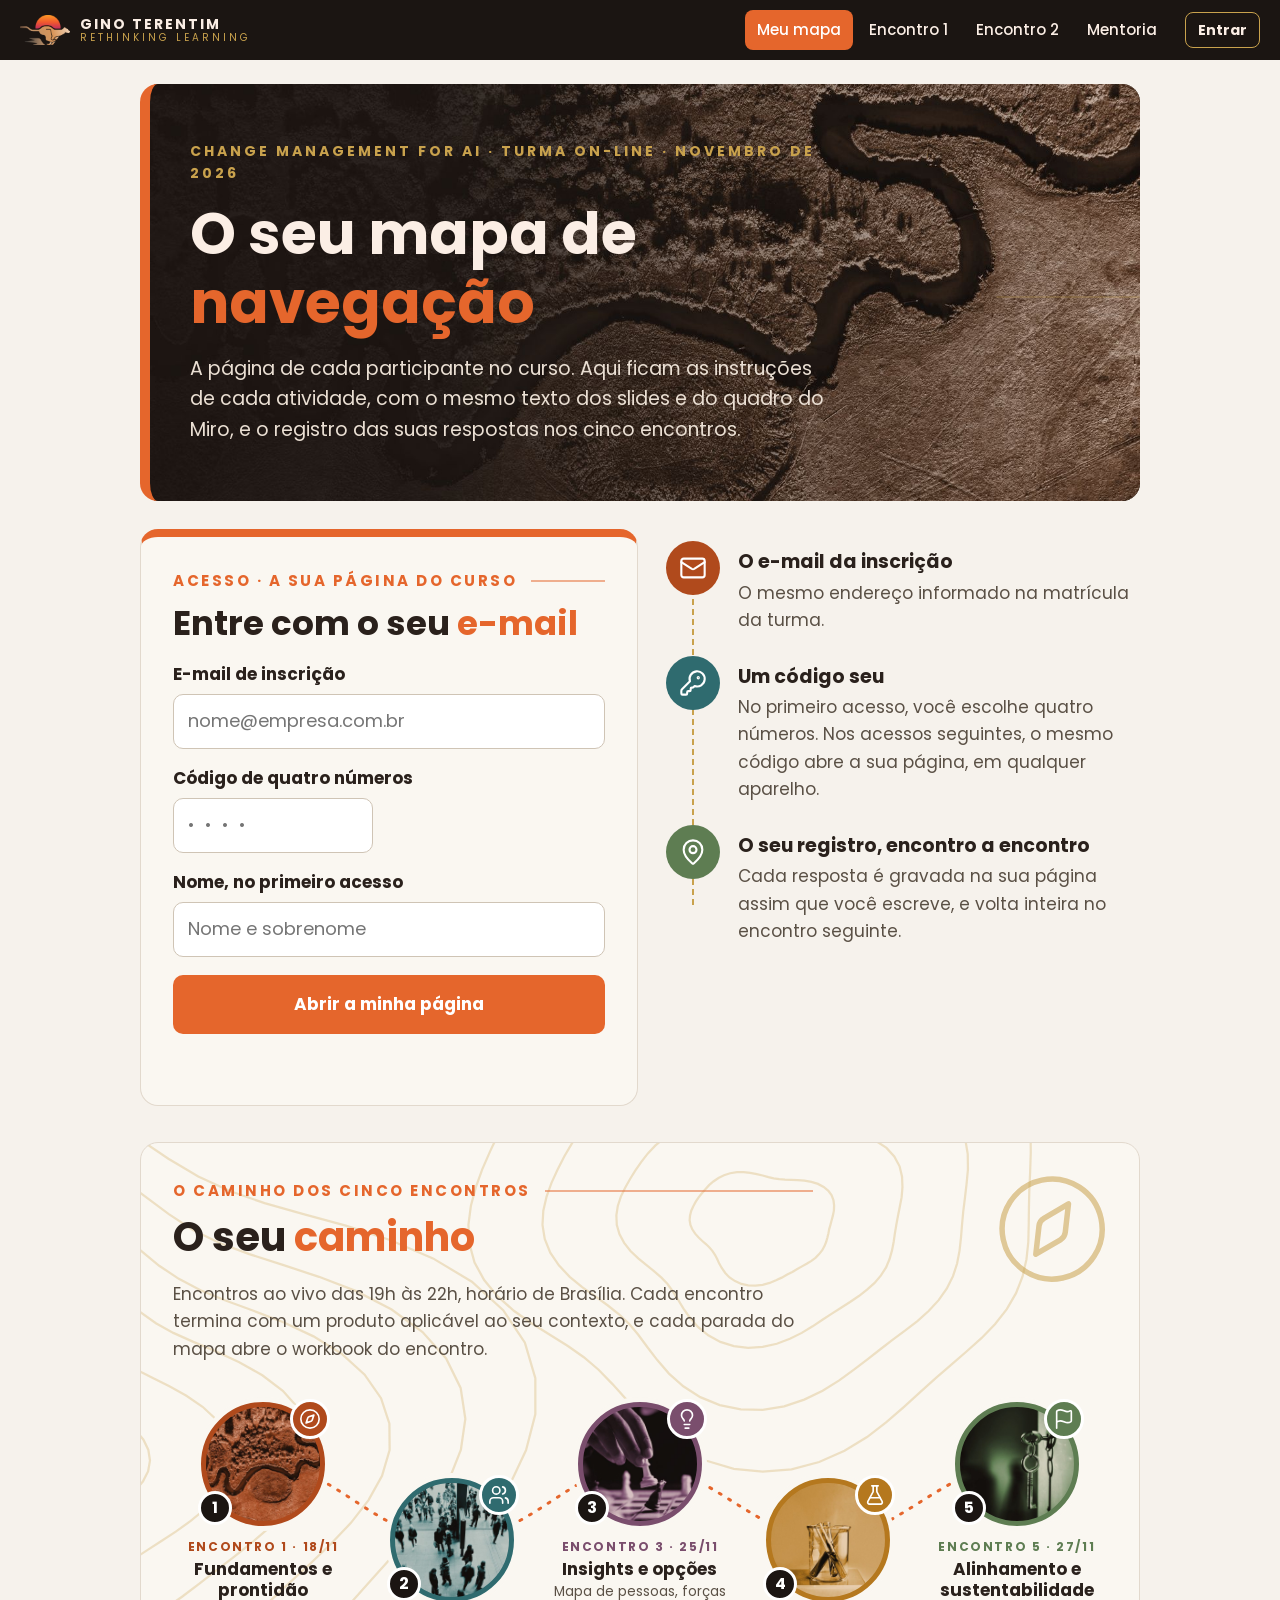
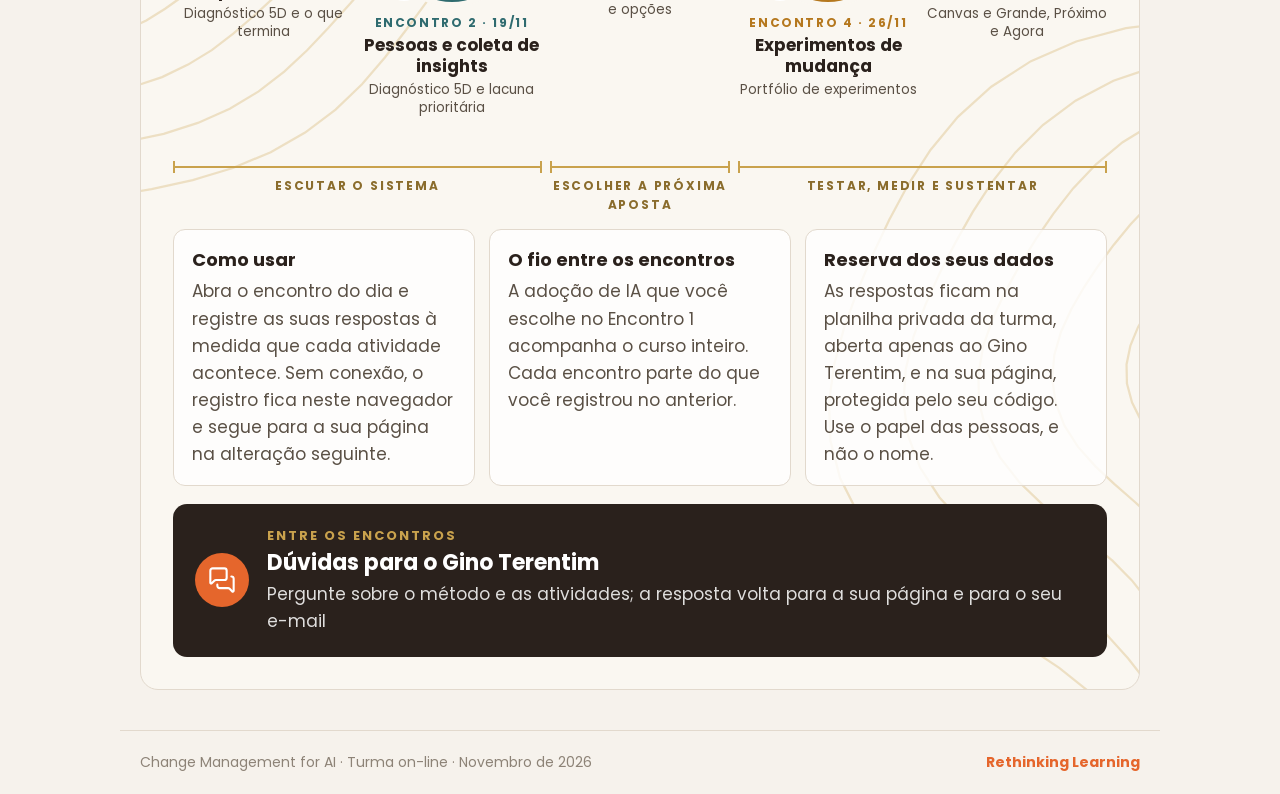
==== commit f1339399: "Encontro 5 v7: experimento completo no quadro do Encontro 4, canvas no sistema e Grande, Próximo e A" ====
--- a/docs/index.html
+++ b/docs/index.html
@@ -385,7 +385,7 @@
 </style></head>
 <body data-pg="index">
 <header class="topo"><a class="marca" href="index.html"><img src="logo-gt-mark.png" alt=""><span><b>GINO TERENTIM</b><i>RETHINKING LEARNING</i></span></a><nav class="nav"><a href="index.html">Meu mapa</a><a href="e1.html">Encontro 1</a><a href="e2.html">Encontro 2</a><a href="mentoria.html">Mentoria</a></nav><span class="conta" data-conta></span></header>
-<main><section class="capa capa--foto" style="--tom:#E5662C;--foto:url(img/capa.jpg)"><p class="capa__k">CHANGE MANAGEMENT FOR AI · TURMA ON-LINE · NOVEMBRO DE 2026</p><h1>O seu mapa de <em>navegação</em></h1><p class="capa__l">A página de cada participante no curso. Aqui ficam as instruções de cada atividade, com o mesmo texto dos slides e do quadro do Miro, e o registro das suas respostas nos cinco encontros.</p></section><section class="entrada" data-entrada hidden><div class="entrada__f"><div class="eyebrow" style="--tom:#E5662C"><span>ACESSO · A SUA PÁGINA DO CURSO</span><i></i></div><h2>Entre com o seu <em>e-mail</em></h2><form novalidate><label for="f-email"><b>E-mail de inscrição</b></label><input id="f-email" name="email" type="email" autocomplete="email" required placeholder="nome@empresa.com.br"><label for="f-codigo"><b>Código de quatro números</b></label><input id="f-codigo" name="codigo" type="password" inputmode="numeric" pattern="[0-9]{4}" maxlength="4" autocomplete="current-password" required placeholder="••••"><label for="f-nome"><b>Nome, no primeiro acesso</b></label><input id="f-nome" name="nome" type="text" autocomplete="name" placeholder="Nome e sobrenome"><button class="btn btn--grande" type="submit">Abrir a minha página</button><p class="entrada__aviso" data-aviso aria-live="polite"></p></form></div><ol class="entrada__passos"><li><span class="disco" style="--tom:#B04A1C"><svg  class="lucide lucide-mail"  xmlns="http://www.w3.org/2000/svg"  width="28"  height="28"  viewBox="0 0 24 24"  fill="none"  stroke="#FFFFFF"  stroke-width="1.8"  stroke-linecap="round"  stroke-linejoin="round">  <path d="m22 7-8.991 5.727a2 2 0 0 1-2.009 0L2 7" />  <rect x="2" y="4" width="20" height="16" rx="2" /></svg></span><div><b>O e-mail da inscrição</b><p>O mesmo endereço informado na matrícula da turma.</p></div></li><li><span class="disco" style="--tom:#2F6B6F"><svg  class="lucide lucide-key-round"  xmlns="http://www.w3.org/2000/svg"  width="28"  height="28"  viewBox="0 0 24 24"  fill="none"  stroke="#FFFFFF"  stroke-width="1.8"  stroke-linecap="round"  stroke-linejoin="round">  <path d="M2.586 17.414A2 2 0 0 0 2 18.828V21a1 1 0 0 0 1 1h3a1 1 0 0 0 1-1v-1a1 1 0 0 1 1-1h1a1 1 0 0 0 1-1v-1a1 1 0 0 1 1-1h.172a2 2 0 0 0 1.414-.586l.814-.814a6.5 6.5 0 1 0-4-4z" />  <circle cx="16.5" cy="7.5" r=".5" fill="currentColor" /></svg></span><div><b>Um código seu</b><p>No primeiro acesso, você escolhe quatro números. Nos acessos seguintes, o mesmo código abre a sua página, em qualquer aparelho.</p></div></li><li><span class="disco" style="--tom:#5E7D52"><svg  class="lucide lucide-map-pin"  xmlns="http://www.w3.org/2000/svg"  width="28"  height="28"  viewBox="0 0 24 24"  fill="none"  stroke="#FFFFFF"  stroke-width="1.8"  stroke-linecap="round"  stroke-linejoin="round">  <path d="M20 10c0 4.993-5.539 10.193-7.399 11.799a1 1 0 0 1-1.202 0C9.539 20.193 4 14.993 4 10a8 8 0 0 1 16 0" />  <circle cx="12" cy="10" r="3" /></svg></span><div><b>O seu registro, encontro a encontro</b><p>Cada resposta é gravada na sua página assim que você escreve, e volta inteira no encontro seguinte.</p></div></li></ol></section><section class="mapa-curso" data-mapa-curso><div class="mapa-curso__cab"><div><div class="eyebrow" style="--tom:#E5662C"><span>O CAMINHO DOS CINCO ENCONTROS</span><i></i></div><h2><span data-ola-bloco hidden>Olá, <span data-ola></span>. </span>O seu <em>caminho</em></h2><p>Encontros ao vivo das 19h às 22h, horário de Brasília. Cada encontro termina com um produto aplicável ao seu contexto, e cada parada do mapa abre o workbook do encontro.</p></div><span class="rosa" aria-hidden="true"><svg  class="lucide lucide-compass"  xmlns="http://www.w3.org/2000/svg"  width="120"  height="120"  viewBox="0 0 24 24"  fill="none"  stroke="#C9A24D"  stroke-width="1.1"  stroke-linecap="round"  stroke-linejoin="round">  <circle cx="12" cy="12" r="10" />  <path d="m16.24 7.76-1.804 5.411a2 2 0 0 1-1.265 1.265L7.76 16.24l1.804-5.411a2 2 0 0 1 1.265-1.265z" /></svg></span></div><div class="rota rota--grande"><svg class="rota__linha" viewBox="0 0 1000 200" preserveAspectRatio="none" aria-hidden="true"><path d="M100,62 C170,62 220,138 300,138 S430,62 500,62 S630,138 700,138 S830,62 900,62"/></svg><a class="parada " data-parada="1" style="--tom:#B04A1C" href="e1.html"><span class="parada__foto" style="background-image:url(img/p1.jpg)"><span class="parada__n">1</span><span class="parada__ic"><svg  class="lucide lucide-compass"  xmlns="http://www.w3.org/2000/svg"  width="22"  height="22"  viewBox="0 0 24 24"  fill="none"  stroke="#FFFFFF"  stroke-width="1.8"  stroke-linecap="round"  stroke-linejoin="round">  <circle cx="12" cy="12" r="10" />  <path d="m16.24 7.76-1.804 5.411a2 2 0 0 1-1.265 1.265L7.76 16.24l1.804-5.411a2 2 0 0 1 1.265-1.265z" /></svg></span></span><span class="parada__k">ENCONTRO 1 · 18/11</span><b>Fundamentos e prontidão</b><em>Diagnóstico 5D e o que termina</em><small class="parada__c" data-cont></small></a><a class="parada " data-parada="2" style="--tom:#2F6B6F" href="e2.html"><span class="parada__foto" style="background-image:url(img/p2.jpg)"><span class="parada__n">2</span><span class="parada__ic"><svg  class="lucide lucide-users"  xmlns="http://www.w3.org/2000/svg"  width="22"  height="22"  viewBox="0 0 24 24"  fill="none"  stroke="#FFFFFF"  stroke-width="1.8"  stroke-linecap="round"  stroke-linejoin="round">  <path d="M16 21v-2a4 4 0 0 0-4-4H6a4 4 0 0 0-4 4v2" />  <path d="M16 3.128a4 4 0 0 1 0 7.744" />  <path d="M22 21v-2a4 4 0 0 0-3-3.87" />  <circle cx="9" cy="7" r="4" /></svg></span></span><span class="parada__k">ENCONTRO 2 · 19/11</span><b>Pessoas e coleta de insights</b><em>Diagnóstico 5D e lacuna prioritária</em><small class="parada__c" data-cont></small></a><a class="parada " data-parada="3" style="--tom:#7A4E6D" href="e3.html" data-abre="2026-11-25" data-abre-txt="Abre em 25/11"><span class="parada__foto" style="background-image:url(img/p3.jpg)"><span class="parada__n">3</span><span class="parada__ic"><svg  class="lucide lucide-lightbulb"  xmlns="http://www.w3.org/2000/svg"  width="22"  height="22"  viewBox="0 0 24 24"  fill="none"  stroke="#FFFFFF"  stroke-width="1.8"  stroke-linecap="round"  stroke-linejoin="round">  <path d="M15 14c.2-1 .7-1.7 1.5-2.5 1-.9 1.5-2.2 1.5-3.5A6 6 0 0 0 6 8c0 1 .2 2.2 1.5 3.5.7.7 1.3 1.5 1.5 2.5" />  <path d="M9 18h6" />  <path d="M10 22h4" /></svg></span></span><span class="parada__k">ENCONTRO 3 · 25/11</span><b>Insights e opções</b><em>Mapa de pessoas, forças e opções</em><small class="parada__c" data-cont></small></a><a class="parada " data-parada="4" style="--tom:#B5781E" href="e4.html" data-abre="2026-11-26" data-abre-txt="Abre em 26/11"><span class="parada__foto" style="background-image:url(img/p4.jpg)"><span class="parada__n">4</span><span class="parada__ic"><svg  class="lucide lucide-flask-conical"  xmlns="http://www.w3.org/2000/svg"  width="22"  height="22"  viewBox="0 0 24 24"  fill="none"  stroke="#FFFFFF"  stroke-width="1.8"  stroke-linecap="round"  stroke-linejoin="round">  <path d="M14 2v6a2 2 0 0 0 .245.96l5.51 10.08A2 2 0 0 1 18 22H6a2 2 0 0 1-1.755-2.96l5.51-10.08A2 2 0 0 0 10 8V2" />  <path d="M6.453 15h11.094" />  <path d="M8.5 2h7" /></svg></span></span><span class="parada__k">ENCONTRO 4 · 26/11</span><b>Experimentos de mudança</b><em>Portfólio de experimentos</em><small class="parada__c" data-cont></small></a><a class="parada " data-parada="5" style="--tom:#5E7D52" href="e5.html" data-abre="2026-11-27" data-abre-txt="Abre em 27/11"><span class="parada__foto" style="background-image:url(img/p5.jpg)"><span class="parada__n">5</span><span class="parada__ic"><svg  class="lucide lucide-flag"  xmlns="http://www.w3.org/2000/svg"  width="22"  height="22"  viewBox="0 0 24 24"  fill="none"  stroke="#FFFFFF"  stroke-width="1.8"  stroke-linecap="round"  stroke-linejoin="round">  <path d="M4 22V4a1 1 0 0 1 .4-.8A6 6 0 0 1 8 2c3 0 5 2 7.333 2q2 0 3.067-.8A1 1 0 0 1 20 4v10a1 1 0 0 1-.4.8A6 6 0 0 1 16 16c-3 0-5-2-8-2a6 6 0 0 0-4 1.528" /></svg></span></span><span class="parada__k">ENCONTRO 5 · 27/11</span><b>Alinhamento e sustentabilidade</b><em>Estratégia e rede de campeões</em><small class="parada__c" data-cont></small></a><div class="rota__fases"><span style="grid-column:span 2">Escutar o sistema</span><span style="grid-column:span 1">Escolher a próxima aposta</span><span style="grid-column:span 2">Testar, medir e sustentar</span></div></div><div class="cards3 cards3--claro"><div><b>Como usar</b><p>Abra o encontro do dia e registre as suas respostas à medida que cada atividade acontece. Sem conexão, o registro fica neste navegador e segue para a sua página na alteração seguinte.</p></div><div><b>O fio entre os encontros</b><p>A adoção de IA que você escolhe no Encontro 1 acompanha o curso inteiro. Cada encontro parte do que você registrou no anterior.</p></div><div><b>Reserva dos seus dados</b><p>As respostas ficam na planilha privada da turma, aberta apenas ao Gino Terentim, e na sua página, protegida pelo seu código. Use o papel das pessoas, e não o nome.</p></div></div><a class="cartao cartao--mentor" href="mentoria.html" style="--tom:#2A211C"><span class="disco" style="--tom:#E5662C"><svg  class="lucide lucide-messages-square"  xmlns="http://www.w3.org/2000/svg"  width="28"  height="28"  viewBox="0 0 24 24"  fill="none"  stroke="#FFFFFF"  stroke-width="1.8"  stroke-linecap="round"  stroke-linejoin="round">  <path d="M16 10a2 2 0 0 1-2 2H6.828a2 2 0 0 0-1.414.586l-2.202 2.202A.71.71 0 0 1 2 14.286V4a2 2 0 0 1 2-2h10a2 2 0 0 1 2 2z" />  <path d="M20 9a2 2 0 0 1 2 2v10.286a.71.71 0 0 1-1.212.502l-2.202-2.202A2 2 0 0 0 17.172 19H10a2 2 0 0 1-2-2v-1" /></svg></span><span><span class="cartao__k">ENTRE OS ENCONTROS</span><b>Dúvidas para o Gino Terentim</b><i>Pergunte sobre o método e as atividades; a resposta volta para a sua página e para o seu e-mail</i></span></a></section></main>
+<main><section class="capa capa--foto" style="--tom:#E5662C;--foto:url(img/capa.jpg)"><p class="capa__k">CHANGE MANAGEMENT FOR AI · TURMA ON-LINE · NOVEMBRO DE 2026</p><h1>O seu mapa de <em>navegação</em></h1><p class="capa__l">A página de cada participante no curso. Aqui ficam as instruções de cada atividade, com o mesmo texto dos slides e do quadro do Miro, e o registro das suas respostas nos cinco encontros.</p></section><section class="entrada" data-entrada hidden><div class="entrada__f"><div class="eyebrow" style="--tom:#E5662C"><span>ACESSO · A SUA PÁGINA DO CURSO</span><i></i></div><h2>Entre com o seu <em>e-mail</em></h2><form novalidate><label for="f-email"><b>E-mail de inscrição</b></label><input id="f-email" name="email" type="email" autocomplete="email" required placeholder="nome@empresa.com.br"><label for="f-codigo"><b>Código de quatro números</b></label><input id="f-codigo" name="codigo" type="password" inputmode="numeric" pattern="[0-9]{4}" maxlength="4" autocomplete="current-password" required placeholder="••••"><label for="f-nome"><b>Nome, no primeiro acesso</b></label><input id="f-nome" name="nome" type="text" autocomplete="name" placeholder="Nome e sobrenome"><button class="btn btn--grande" type="submit">Abrir a minha página</button><p class="entrada__aviso" data-aviso aria-live="polite"></p></form></div><ol class="entrada__passos"><li><span class="disco" style="--tom:#B04A1C"><svg  class="lucide lucide-mail"  xmlns="http://www.w3.org/2000/svg"  width="28"  height="28"  viewBox="0 0 24 24"  fill="none"  stroke="#FFFFFF"  stroke-width="1.8"  stroke-linecap="round"  stroke-linejoin="round">  <path d="m22 7-8.991 5.727a2 2 0 0 1-2.009 0L2 7" />  <rect x="2" y="4" width="20" height="16" rx="2" /></svg></span><div><b>O e-mail da inscrição</b><p>O mesmo endereço informado na matrícula da turma.</p></div></li><li><span class="disco" style="--tom:#2F6B6F"><svg  class="lucide lucide-key-round"  xmlns="http://www.w3.org/2000/svg"  width="28"  height="28"  viewBox="0 0 24 24"  fill="none"  stroke="#FFFFFF"  stroke-width="1.8"  stroke-linecap="round"  stroke-linejoin="round">  <path d="M2.586 17.414A2 2 0 0 0 2 18.828V21a1 1 0 0 0 1 1h3a1 1 0 0 0 1-1v-1a1 1 0 0 1 1-1h1a1 1 0 0 0 1-1v-1a1 1 0 0 1 1-1h.172a2 2 0 0 0 1.414-.586l.814-.814a6.5 6.5 0 1 0-4-4z" />  <circle cx="16.5" cy="7.5" r=".5" fill="currentColor" /></svg></span><div><b>Um código seu</b><p>No primeiro acesso, você escolhe quatro números. Nos acessos seguintes, o mesmo código abre a sua página, em qualquer aparelho.</p></div></li><li><span class="disco" style="--tom:#5E7D52"><svg  class="lucide lucide-map-pin"  xmlns="http://www.w3.org/2000/svg"  width="28"  height="28"  viewBox="0 0 24 24"  fill="none"  stroke="#FFFFFF"  stroke-width="1.8"  stroke-linecap="round"  stroke-linejoin="round">  <path d="M20 10c0 4.993-5.539 10.193-7.399 11.799a1 1 0 0 1-1.202 0C9.539 20.193 4 14.993 4 10a8 8 0 0 1 16 0" />  <circle cx="12" cy="10" r="3" /></svg></span><div><b>O seu registro, encontro a encontro</b><p>Cada resposta é gravada na sua página assim que você escreve, e volta inteira no encontro seguinte.</p></div></li></ol></section><section class="mapa-curso" data-mapa-curso><div class="mapa-curso__cab"><div><div class="eyebrow" style="--tom:#E5662C"><span>O CAMINHO DOS CINCO ENCONTROS</span><i></i></div><h2><span data-ola-bloco hidden>Olá, <span data-ola></span>. </span>O seu <em>caminho</em></h2><p>Encontros ao vivo das 19h às 22h, horário de Brasília. Cada encontro termina com um produto aplicável ao seu contexto, e cada parada do mapa abre o workbook do encontro.</p></div><span class="rosa" aria-hidden="true"><svg  class="lucide lucide-compass"  xmlns="http://www.w3.org/2000/svg"  width="120"  height="120"  viewBox="0 0 24 24"  fill="none"  stroke="#C9A24D"  stroke-width="1.1"  stroke-linecap="round"  stroke-linejoin="round">  <circle cx="12" cy="12" r="10" />  <path d="m16.24 7.76-1.804 5.411a2 2 0 0 1-1.265 1.265L7.76 16.24l1.804-5.411a2 2 0 0 1 1.265-1.265z" /></svg></span></div><div class="rota rota--grande"><svg class="rota__linha" viewBox="0 0 1000 200" preserveAspectRatio="none" aria-hidden="true"><path d="M100,62 C170,62 220,138 300,138 S430,62 500,62 S630,138 700,138 S830,62 900,62"/></svg><a class="parada " data-parada="1" style="--tom:#B04A1C" href="e1.html"><span class="parada__foto" style="background-image:url(img/p1.jpg)"><span class="parada__n">1</span><span class="parada__ic"><svg  class="lucide lucide-compass"  xmlns="http://www.w3.org/2000/svg"  width="22"  height="22"  viewBox="0 0 24 24"  fill="none"  stroke="#FFFFFF"  stroke-width="1.8"  stroke-linecap="round"  stroke-linejoin="round">  <circle cx="12" cy="12" r="10" />  <path d="m16.24 7.76-1.804 5.411a2 2 0 0 1-1.265 1.265L7.76 16.24l1.804-5.411a2 2 0 0 1 1.265-1.265z" /></svg></span></span><span class="parada__k">ENCONTRO 1 · 18/11</span><b>Fundamentos e prontidão</b><em>Diagnóstico 5D e o que termina</em><small class="parada__c" data-cont></small></a><a class="parada " data-parada="2" style="--tom:#2F6B6F" href="e2.html"><span class="parada__foto" style="background-image:url(img/p2.jpg)"><span class="parada__n">2</span><span class="parada__ic"><svg  class="lucide lucide-users"  xmlns="http://www.w3.org/2000/svg"  width="22"  height="22"  viewBox="0 0 24 24"  fill="none"  stroke="#FFFFFF"  stroke-width="1.8"  stroke-linecap="round"  stroke-linejoin="round">  <path d="M16 21v-2a4 4 0 0 0-4-4H6a4 4 0 0 0-4 4v2" />  <path d="M16 3.128a4 4 0 0 1 0 7.744" />  <path d="M22 21v-2a4 4 0 0 0-3-3.87" />  <circle cx="9" cy="7" r="4" /></svg></span></span><span class="parada__k">ENCONTRO 2 · 19/11</span><b>Pessoas e coleta de insights</b><em>Diagnóstico 5D e lacuna prioritária</em><small class="parada__c" data-cont></small></a><a class="parada " data-parada="3" style="--tom:#7A4E6D" href="e3.html" data-abre="2026-11-25" data-abre-txt="Abre em 25/11"><span class="parada__foto" style="background-image:url(img/p3.jpg)"><span class="parada__n">3</span><span class="parada__ic"><svg  class="lucide lucide-lightbulb"  xmlns="http://www.w3.org/2000/svg"  width="22"  height="22"  viewBox="0 0 24 24"  fill="none"  stroke="#FFFFFF"  stroke-width="1.8"  stroke-linecap="round"  stroke-linejoin="round">  <path d="M15 14c.2-1 .7-1.7 1.5-2.5 1-.9 1.5-2.2 1.5-3.5A6 6 0 0 0 6 8c0 1 .2 2.2 1.5 3.5.7.7 1.3 1.5 1.5 2.5" />  <path d="M9 18h6" />  <path d="M10 22h4" /></svg></span></span><span class="parada__k">ENCONTRO 3 · 25/11</span><b>Insights e opções</b><em>Mapa de pessoas, forças e opções</em><small class="parada__c" data-cont></small></a><a class="parada " data-parada="4" style="--tom:#B5781E" href="e4.html" data-abre="2026-11-26" data-abre-txt="Abre em 26/11"><span class="parada__foto" style="background-image:url(img/p4.jpg)"><span class="parada__n">4</span><span class="parada__ic"><svg  class="lucide lucide-flask-conical"  xmlns="http://www.w3.org/2000/svg"  width="22"  height="22"  viewBox="0 0 24 24"  fill="none"  stroke="#FFFFFF"  stroke-width="1.8"  stroke-linecap="round"  stroke-linejoin="round">  <path d="M14 2v6a2 2 0 0 0 .245.96l5.51 10.08A2 2 0 0 1 18 22H6a2 2 0 0 1-1.755-2.96l5.51-10.08A2 2 0 0 0 10 8V2" />  <path d="M6.453 15h11.094" />  <path d="M8.5 2h7" /></svg></span></span><span class="parada__k">ENCONTRO 4 · 26/11</span><b>Experimentos de mudança</b><em>Portfólio de experimentos</em><small class="parada__c" data-cont></small></a><a class="parada " data-parada="5" style="--tom:#5E7D52" href="e5.html" data-abre="2026-11-27" data-abre-txt="Abre em 27/11"><span class="parada__foto" style="background-image:url(img/p5.jpg)"><span class="parada__n">5</span><span class="parada__ic"><svg  class="lucide lucide-flag"  xmlns="http://www.w3.org/2000/svg"  width="22"  height="22"  viewBox="0 0 24 24"  fill="none"  stroke="#FFFFFF"  stroke-width="1.8"  stroke-linecap="round"  stroke-linejoin="round">  <path d="M4 22V4a1 1 0 0 1 .4-.8A6 6 0 0 1 8 2c3 0 5 2 7.333 2q2 0 3.067-.8A1 1 0 0 1 20 4v10a1 1 0 0 1-.4.8A6 6 0 0 1 16 16c-3 0-5-2-8-2a6 6 0 0 0-4 1.528" /></svg></span></span><span class="parada__k">ENCONTRO 5 · 27/11</span><b>Alinhamento e sustentabilidade</b><em>Canvas e Grande, Próximo e Agora</em><small class="parada__c" data-cont></small></a><div class="rota__fases"><span style="grid-column:span 2">Escutar o sistema</span><span style="grid-column:span 1">Escolher a próxima aposta</span><span style="grid-column:span 2">Testar, medir e sustentar</span></div></div><div class="cards3 cards3--claro"><div><b>Como usar</b><p>Abra o encontro do dia e registre as suas respostas à medida que cada atividade acontece. Sem conexão, o registro fica neste navegador e segue para a sua página na alteração seguinte.</p></div><div><b>O fio entre os encontros</b><p>A adoção de IA que você escolhe no Encontro 1 acompanha o curso inteiro. Cada encontro parte do que você registrou no anterior.</p></div><div><b>Reserva dos seus dados</b><p>As respostas ficam na planilha privada da turma, aberta apenas ao Gino Terentim, e na sua página, protegida pelo seu código. Use o papel das pessoas, e não o nome.</p></div></div><a class="cartao cartao--mentor" href="mentoria.html" style="--tom:#2A211C"><span class="disco" style="--tom:#E5662C"><svg  class="lucide lucide-messages-square"  xmlns="http://www.w3.org/2000/svg"  width="28"  height="28"  viewBox="0 0 24 24"  fill="none"  stroke="#FFFFFF"  stroke-width="1.8"  stroke-linecap="round"  stroke-linejoin="round">  <path d="M16 10a2 2 0 0 1-2 2H6.828a2 2 0 0 0-1.414.586l-2.202 2.202A.71.71 0 0 1 2 14.286V4a2 2 0 0 1 2-2h10a2 2 0 0 1 2 2z" />  <path d="M20 9a2 2 0 0 1 2 2v10.286a.71.71 0 0 1-1.212.502l-2.202-2.202A2 2 0 0 0 17.172 19H10a2 2 0 0 1-2-2v-1" /></svg></span><span><span class="cartao__k">ENTRE OS ENCONTROS</span><b>Dúvidas para o Gino Terentim</b><i>Pergunte sobre o método e as atividades; a resposta volta para a sua página e para o seu e-mail</i></span></a></section></main>
 <footer class="rodape"><span>Change Management for AI · Turma on-line · Novembro de 2026</span><span>Rethinking Learning</span></footer>
 <script>window.CM4AI={api:"https://script.google.com/macros/s/AKfycbxYNcWFj7Qa_txq63MwReh-RJZm-2fcuFewNzeokaOt69sNa0me8hZh9Td-VTeFA5ckbA/exec",encontro:0};</script><script>(function(){
 "use strict";
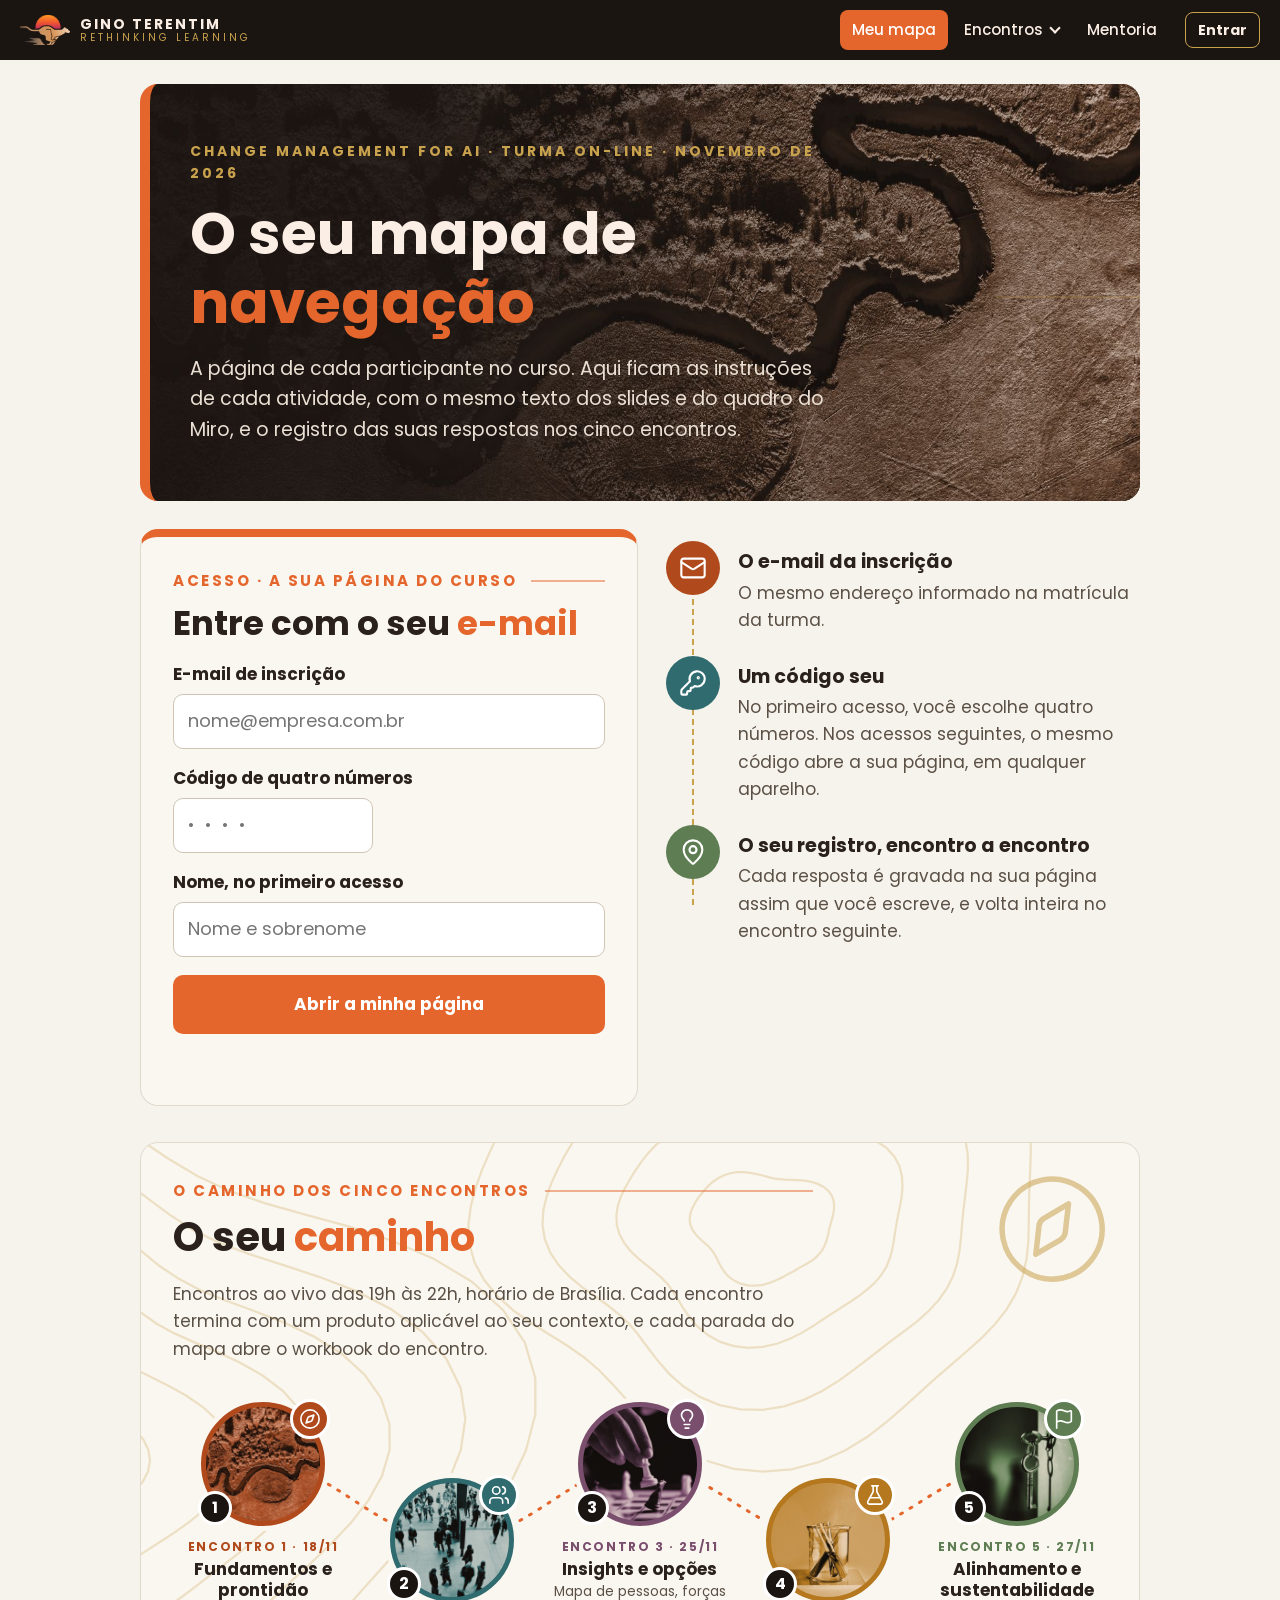
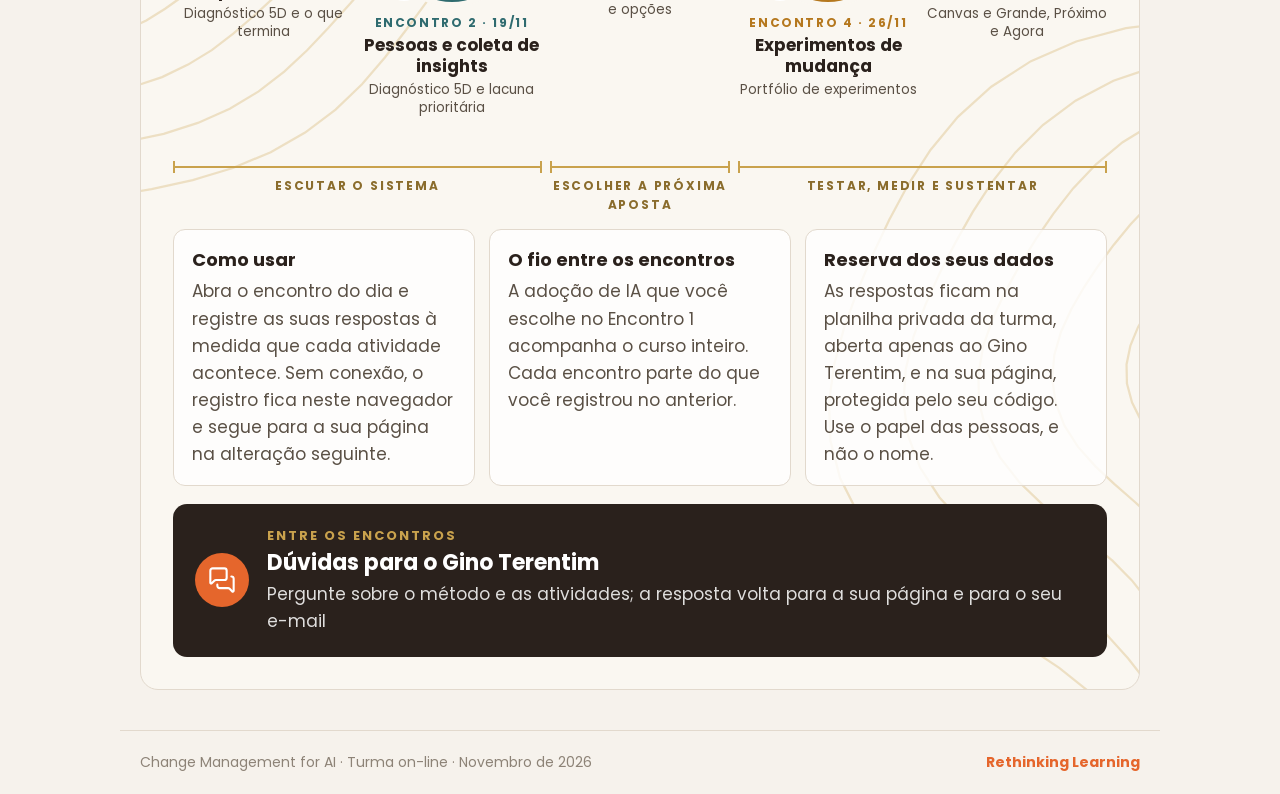
==== commit b4d8112d: "Menu Encontros no topo: os cinco encontros e os dois mentores num menu suspenso Co-Authored-By: Clau" ====
--- a/docs/index.html
+++ b/docs/index.html
@@ -382,9 +382,38 @@
 .mat--espera b{color:#6D625B}
 
 .zap__limpar{margin-left:auto;flex:none;background:transparent;border:1px solid rgba(251,238,229,.45);color:#FBEEE5;border-radius:999px;padding:6px 12px;font:inherit;font-size:12.5px;line-height:1.2;cursor:pointer}.zap__limpar:hover{background:rgba(251,238,229,.12)}
+/* Mentor da rede de campeões: conversa e painel da rede lado a lado */
+.mentorx--rede{grid-template-columns:minmax(0,1fr) minmax(0,1.15fr)}
+.rede{background:var(--papel);border:1px solid var(--linha);border-radius:16px;padding:18px 20px}
+.rede h3{font-size:18px;margin:0 0 .3em}.rede__sub{margin:0 0 10px;font-size:14px;color:var(--fraco)}
+.rede svg{width:100%;height:auto;border:1px solid var(--linha);border-radius:12px;background:#FFFDF9;display:block}
+.rede__vazio{border:1.5px dashed var(--linha);border-radius:12px;padding:40px 20px;text-align:center;color:var(--fraco);font-size:15px}
+.rede__leg{display:flex;flex-wrap:wrap;gap:6px 14px;margin:10px 0 4px;font-size:13px}
+.rede__leg span{display:inline-flex;align-items:center;gap:6px}.rede__leg i{width:12px;height:12px;border-radius:50%;display:inline-block}
+.rede__ler p{margin:.35em 0;font-size:14.5px}.rede__camp h4{margin:.8em 0 .3em;font-size:15px;color:var(--tinta)}
+.rede__camp ul{margin:0;padding-left:0;list-style:none}.rede__camp li{margin:.35em 0;font-size:14.5px}.rede__camp span{color:var(--corpo)}
+.rede__baixar{margin-top:10px}
+@media (max-width:900px){.mentorx--rede{grid-template-columns:1fr}}
+.nav{align-items:center}
+.nav-enc{position:relative}
+.nav-enc>summary{list-style:none;cursor:pointer;color:#FBEEE5;font-size:15px;font-weight:500;padding:8px 12px;border-radius:8px;display:inline-flex;align-items:center;gap:8px;user-select:none}
+.nav-enc>summary::-webkit-details-marker{display:none}
+.nav-enc>summary:after{content:"";width:6px;height:6px;border-right:2px solid currentColor;border-bottom:2px solid currentColor;transform:translateY(-2px) rotate(45deg)}
+.nav-enc[open]>summary:after{transform:translateY(1px) rotate(-135deg)}
+.nav-enc>summary:hover,.nav-enc>summary.ativo,.nav-enc[open]>summary{background:var(--lar);color:#fff}
+.nav-enc__lista{position:absolute;right:0;top:calc(100% + 8px);width:320px;max-width:calc(100vw - 32px);background:#fff;border-radius:14px;box-shadow:0 14px 36px rgba(27,21,18,.28);padding:8px;z-index:40;display:grid;gap:2px}
+.nav .nav-enc__lista a{display:flex;gap:12px;align-items:center;color:var(--tinta);padding:8px 10px;border-radius:10px;font-size:14px;line-height:1.3}
+.nav .nav-enc__lista a:hover{background:var(--claro);color:var(--tinta)}
+.nav .nav-enc__lista a.ativo{background:#FBEEE5;color:var(--tinta)}
+.nav-enc__n{width:32px;height:32px;flex:none;border-radius:50%;background:var(--tom);color:#fff;display:grid;place-items:center;font-weight:700;font-size:14px}
+.nav-enc__n svg{display:block}
+.nav-enc__lista b{display:block;font-weight:600;color:var(--tinta)}
+.nav-enc__lista i{display:block;font-style:normal;font-size:12.5px;color:var(--fraco)}
+.nav-enc__sep{font-size:11px;letter-spacing:.14em;font-weight:600;color:var(--fraco);padding:10px 10px 2px;border-top:1px solid var(--linha);margin-top:4px}
+@media (max-width:700px){.nav-enc__lista{position:fixed;left:16px;right:16px;top:auto;width:auto}}
 </style></head>
 <body data-pg="index">
-<header class="topo"><a class="marca" href="index.html"><img src="logo-gt-mark.png" alt=""><span><b>GINO TERENTIM</b><i>RETHINKING LEARNING</i></span></a><nav class="nav"><a href="index.html">Meu mapa</a><a href="e1.html">Encontro 1</a><a href="e2.html">Encontro 2</a><a href="mentoria.html">Mentoria</a></nav><span class="conta" data-conta></span></header>
+<header class="topo"><a class="marca" href="index.html"><img src="logo-gt-mark.png" alt=""><span><b>GINO TERENTIM</b><i>RETHINKING LEARNING</i></span></a><nav class="nav"><a href="index.html">Meu mapa</a><details class="nav-enc" data-nav-enc><summary>Encontros</summary><div class="nav-enc__lista"><a href="e1.html"><span class="nav-enc__n" style="--tom:#B04A1C">1</span><span><b>Encontro 1</b><i>Fundamentos e prontidão</i></span></a><a href="e2.html"><span class="nav-enc__n" style="--tom:#2F6B6F">2</span><span><b>Encontro 2</b><i>Pessoas e coleta de insights</i></span></a><a href="e3.html"><span class="nav-enc__n" style="--tom:#7A4E6D">3</span><span><b>Encontro 3</b><i>Insights e opções</i></span></a><a href="e4.html"><span class="nav-enc__n" style="--tom:#B5781E">4</span><span><b>Encontro 4</b><i>Experimentos de mudança</i></span></a><a href="e5.html"><span class="nav-enc__n" style="--tom:#5E7D52">5</span><span><b>Encontro 5</b><i>Alinhamento e sustentabilidade</i></span></a><span class="nav-enc__sep">MENTORES</span><a href="mentor.html"><span class="nav-enc__n" style="--tom:#B04A1C"><svg  class="lucide lucide-flask-conical"  xmlns="http://www.w3.org/2000/svg"  width="16"  height="16"  viewBox="0 0 24 24"  fill="none"  stroke="#FFFFFF"  stroke-width="2"  stroke-linecap="round"  stroke-linejoin="round">  <path d="M14 2v6a2 2 0 0 0 .245.96l5.51 10.08A2 2 0 0 1 18 22H6a2 2 0 0 1-1.755-2.96l5.51-10.08A2 2 0 0 0 10 8V2" />  <path d="M6.453 15h11.094" />  <path d="M8.5 2h7" /></svg></span><span><b>Mentor de experimentos</b><i>Encontros 4 e 5</i></span></a><a href="rede.html"><span class="nav-enc__n" style="--tom:#1F3B5C"><svg  class="lucide lucide-network"  xmlns="http://www.w3.org/2000/svg"  width="16"  height="16"  viewBox="0 0 24 24"  fill="none"  stroke="#FFFFFF"  stroke-width="2"  stroke-linecap="round"  stroke-linejoin="round">  <rect x="16" y="16" width="6" height="6" rx="1" />  <rect x="2" y="16" width="6" height="6" rx="1" />  <rect x="9" y="2" width="6" height="6" rx="1" />  <path d="M5 16v-3a1 1 0 0 1 1-1h12a1 1 0 0 1 1 1v3" />  <path d="M12 12V8" /></svg></span><span><b>Mentor da rede de campeões</b><i>Encontro 5</i></span></a></div></details><a href="mentoria.html">Mentoria</a></nav><span class="conta" data-conta></span></header>
 <main><section class="capa capa--foto" style="--tom:#E5662C;--foto:url(img/capa.jpg)"><p class="capa__k">CHANGE MANAGEMENT FOR AI · TURMA ON-LINE · NOVEMBRO DE 2026</p><h1>O seu mapa de <em>navegação</em></h1><p class="capa__l">A página de cada participante no curso. Aqui ficam as instruções de cada atividade, com o mesmo texto dos slides e do quadro do Miro, e o registro das suas respostas nos cinco encontros.</p></section><section class="entrada" data-entrada hidden><div class="entrada__f"><div class="eyebrow" style="--tom:#E5662C"><span>ACESSO · A SUA PÁGINA DO CURSO</span><i></i></div><h2>Entre com o seu <em>e-mail</em></h2><form novalidate><label for="f-email"><b>E-mail de inscrição</b></label><input id="f-email" name="email" type="email" autocomplete="email" required placeholder="nome@empresa.com.br"><label for="f-codigo"><b>Código de quatro números</b></label><input id="f-codigo" name="codigo" type="password" inputmode="numeric" pattern="[0-9]{4}" maxlength="4" autocomplete="current-password" required placeholder="••••"><label for="f-nome"><b>Nome, no primeiro acesso</b></label><input id="f-nome" name="nome" type="text" autocomplete="name" placeholder="Nome e sobrenome"><button class="btn btn--grande" type="submit">Abrir a minha página</button><p class="entrada__aviso" data-aviso aria-live="polite"></p></form></div><ol class="entrada__passos"><li><span class="disco" style="--tom:#B04A1C"><svg  class="lucide lucide-mail"  xmlns="http://www.w3.org/2000/svg"  width="28"  height="28"  viewBox="0 0 24 24"  fill="none"  stroke="#FFFFFF"  stroke-width="1.8"  stroke-linecap="round"  stroke-linejoin="round">  <path d="m22 7-8.991 5.727a2 2 0 0 1-2.009 0L2 7" />  <rect x="2" y="4" width="20" height="16" rx="2" /></svg></span><div><b>O e-mail da inscrição</b><p>O mesmo endereço informado na matrícula da turma.</p></div></li><li><span class="disco" style="--tom:#2F6B6F"><svg  class="lucide lucide-key-round"  xmlns="http://www.w3.org/2000/svg"  width="28"  height="28"  viewBox="0 0 24 24"  fill="none"  stroke="#FFFFFF"  stroke-width="1.8"  stroke-linecap="round"  stroke-linejoin="round">  <path d="M2.586 17.414A2 2 0 0 0 2 18.828V21a1 1 0 0 0 1 1h3a1 1 0 0 0 1-1v-1a1 1 0 0 1 1-1h1a1 1 0 0 0 1-1v-1a1 1 0 0 1 1-1h.172a2 2 0 0 0 1.414-.586l.814-.814a6.5 6.5 0 1 0-4-4z" />  <circle cx="16.5" cy="7.5" r=".5" fill="currentColor" /></svg></span><div><b>Um código seu</b><p>No primeiro acesso, você escolhe quatro números. Nos acessos seguintes, o mesmo código abre a sua página, em qualquer aparelho.</p></div></li><li><span class="disco" style="--tom:#5E7D52"><svg  class="lucide lucide-map-pin"  xmlns="http://www.w3.org/2000/svg"  width="28"  height="28"  viewBox="0 0 24 24"  fill="none"  stroke="#FFFFFF"  stroke-width="1.8"  stroke-linecap="round"  stroke-linejoin="round">  <path d="M20 10c0 4.993-5.539 10.193-7.399 11.799a1 1 0 0 1-1.202 0C9.539 20.193 4 14.993 4 10a8 8 0 0 1 16 0" />  <circle cx="12" cy="10" r="3" /></svg></span><div><b>O seu registro, encontro a encontro</b><p>Cada resposta é gravada na sua página assim que você escreve, e volta inteira no encontro seguinte.</p></div></li></ol></section><section class="mapa-curso" data-mapa-curso><div class="mapa-curso__cab"><div><div class="eyebrow" style="--tom:#E5662C"><span>O CAMINHO DOS CINCO ENCONTROS</span><i></i></div><h2><span data-ola-bloco hidden>Olá, <span data-ola></span>. </span>O seu <em>caminho</em></h2><p>Encontros ao vivo das 19h às 22h, horário de Brasília. Cada encontro termina com um produto aplicável ao seu contexto, e cada parada do mapa abre o workbook do encontro.</p></div><span class="rosa" aria-hidden="true"><svg  class="lucide lucide-compass"  xmlns="http://www.w3.org/2000/svg"  width="120"  height="120"  viewBox="0 0 24 24"  fill="none"  stroke="#C9A24D"  stroke-width="1.1"  stroke-linecap="round"  stroke-linejoin="round">  <circle cx="12" cy="12" r="10" />  <path d="m16.24 7.76-1.804 5.411a2 2 0 0 1-1.265 1.265L7.76 16.24l1.804-5.411a2 2 0 0 1 1.265-1.265z" /></svg></span></div><div class="rota rota--grande"><svg class="rota__linha" viewBox="0 0 1000 200" preserveAspectRatio="none" aria-hidden="true"><path d="M100,62 C170,62 220,138 300,138 S430,62 500,62 S630,138 700,138 S830,62 900,62"/></svg><a class="parada " data-parada="1" style="--tom:#B04A1C" href="e1.html"><span class="parada__foto" style="background-image:url(img/p1.jpg)"><span class="parada__n">1</span><span class="parada__ic"><svg  class="lucide lucide-compass"  xmlns="http://www.w3.org/2000/svg"  width="22"  height="22"  viewBox="0 0 24 24"  fill="none"  stroke="#FFFFFF"  stroke-width="1.8"  stroke-linecap="round"  stroke-linejoin="round">  <circle cx="12" cy="12" r="10" />  <path d="m16.24 7.76-1.804 5.411a2 2 0 0 1-1.265 1.265L7.76 16.24l1.804-5.411a2 2 0 0 1 1.265-1.265z" /></svg></span></span><span class="parada__k">ENCONTRO 1 · 18/11</span><b>Fundamentos e prontidão</b><em>Diagnóstico 5D e o que termina</em><small class="parada__c" data-cont></small></a><a class="parada " data-parada="2" style="--tom:#2F6B6F" href="e2.html"><span class="parada__foto" style="background-image:url(img/p2.jpg)"><span class="parada__n">2</span><span class="parada__ic"><svg  class="lucide lucide-users"  xmlns="http://www.w3.org/2000/svg"  width="22"  height="22"  viewBox="0 0 24 24"  fill="none"  stroke="#FFFFFF"  stroke-width="1.8"  stroke-linecap="round"  stroke-linejoin="round">  <path d="M16 21v-2a4 4 0 0 0-4-4H6a4 4 0 0 0-4 4v2" />  <path d="M16 3.128a4 4 0 0 1 0 7.744" />  <path d="M22 21v-2a4 4 0 0 0-3-3.87" />  <circle cx="9" cy="7" r="4" /></svg></span></span><span class="parada__k">ENCONTRO 2 · 19/11</span><b>Pessoas e coleta de insights</b><em>Diagnóstico 5D e lacuna prioritária</em><small class="parada__c" data-cont></small></a><a class="parada " data-parada="3" style="--tom:#7A4E6D" href="e3.html" data-abre="2026-11-25" data-abre-txt="Abre em 25/11"><span class="parada__foto" style="background-image:url(img/p3.jpg)"><span class="parada__n">3</span><span class="parada__ic"><svg  class="lucide lucide-lightbulb"  xmlns="http://www.w3.org/2000/svg"  width="22"  height="22"  viewBox="0 0 24 24"  fill="none"  stroke="#FFFFFF"  stroke-width="1.8"  stroke-linecap="round"  stroke-linejoin="round">  <path d="M15 14c.2-1 .7-1.7 1.5-2.5 1-.9 1.5-2.2 1.5-3.5A6 6 0 0 0 6 8c0 1 .2 2.2 1.5 3.5.7.7 1.3 1.5 1.5 2.5" />  <path d="M9 18h6" />  <path d="M10 22h4" /></svg></span></span><span class="parada__k">ENCONTRO 3 · 25/11</span><b>Insights e opções</b><em>Mapa de pessoas, forças e opções</em><small class="parada__c" data-cont></small></a><a class="parada " data-parada="4" style="--tom:#B5781E" href="e4.html" data-abre="2026-11-26" data-abre-txt="Abre em 26/11"><span class="parada__foto" style="background-image:url(img/p4.jpg)"><span class="parada__n">4</span><span class="parada__ic"><svg  class="lucide lucide-flask-conical"  xmlns="http://www.w3.org/2000/svg"  width="22"  height="22"  viewBox="0 0 24 24"  fill="none"  stroke="#FFFFFF"  stroke-width="1.8"  stroke-linecap="round"  stroke-linejoin="round">  <path d="M14 2v6a2 2 0 0 0 .245.96l5.51 10.08A2 2 0 0 1 18 22H6a2 2 0 0 1-1.755-2.96l5.51-10.08A2 2 0 0 0 10 8V2" />  <path d="M6.453 15h11.094" />  <path d="M8.5 2h7" /></svg></span></span><span class="parada__k">ENCONTRO 4 · 26/11</span><b>Experimentos de mudança</b><em>Portfólio de experimentos</em><small class="parada__c" data-cont></small></a><a class="parada " data-parada="5" style="--tom:#5E7D52" href="e5.html" data-abre="2026-11-27" data-abre-txt="Abre em 27/11"><span class="parada__foto" style="background-image:url(img/p5.jpg)"><span class="parada__n">5</span><span class="parada__ic"><svg  class="lucide lucide-flag"  xmlns="http://www.w3.org/2000/svg"  width="22"  height="22"  viewBox="0 0 24 24"  fill="none"  stroke="#FFFFFF"  stroke-width="1.8"  stroke-linecap="round"  stroke-linejoin="round">  <path d="M4 22V4a1 1 0 0 1 .4-.8A6 6 0 0 1 8 2c3 0 5 2 7.333 2q2 0 3.067-.8A1 1 0 0 1 20 4v10a1 1 0 0 1-.4.8A6 6 0 0 1 16 16c-3 0-5-2-8-2a6 6 0 0 0-4 1.528" /></svg></span></span><span class="parada__k">ENCONTRO 5 · 27/11</span><b>Alinhamento e sustentabilidade</b><em>Canvas e Grande, Próximo e Agora</em><small class="parada__c" data-cont></small></a><div class="rota__fases"><span style="grid-column:span 2">Escutar o sistema</span><span style="grid-column:span 1">Escolher a próxima aposta</span><span style="grid-column:span 2">Testar, medir e sustentar</span></div></div><div class="cards3 cards3--claro"><div><b>Como usar</b><p>Abra o encontro do dia e registre as suas respostas à medida que cada atividade acontece. Sem conexão, o registro fica neste navegador e segue para a sua página na alteração seguinte.</p></div><div><b>O fio entre os encontros</b><p>A adoção de IA que você escolhe no Encontro 1 acompanha o curso inteiro. Cada encontro parte do que você registrou no anterior.</p></div><div><b>Reserva dos seus dados</b><p>As respostas ficam na planilha privada da turma, aberta apenas ao Gino Terentim, e na sua página, protegida pelo seu código. Use o papel das pessoas, e não o nome.</p></div></div><a class="cartao cartao--mentor" href="mentoria.html" style="--tom:#2A211C"><span class="disco" style="--tom:#E5662C"><svg  class="lucide lucide-messages-square"  xmlns="http://www.w3.org/2000/svg"  width="28"  height="28"  viewBox="0 0 24 24"  fill="none"  stroke="#FFFFFF"  stroke-width="1.8"  stroke-linecap="round"  stroke-linejoin="round">  <path d="M16 10a2 2 0 0 1-2 2H6.828a2 2 0 0 0-1.414.586l-2.202 2.202A.71.71 0 0 1 2 14.286V4a2 2 0 0 1 2-2h10a2 2 0 0 1 2 2z" />  <path d="M20 9a2 2 0 0 1 2 2v10.286a.71.71 0 0 1-1.212.502l-2.202-2.202A2 2 0 0 0 17.172 19H10a2 2 0 0 1-2-2v-1" /></svg></span><span><span class="cartao__k">ENTRE OS ENCONTROS</span><b>Dúvidas para o Gino Terentim</b><i>Pergunte sobre o método e as atividades; a resposta volta para a sua página e para o seu e-mail</i></span></a></section></main>
 <footer class="rodape"><span>Change Management for AI · Turma on-line · Novembro de 2026</span><span>Rethinking Learning</span></footer>
 <script>window.CM4AI={api:"https://script.google.com/macros/s/AKfycbxYNcWFj7Qa_txq63MwReh-RJZm-2fcuFewNzeokaOt69sNa0me8hZh9Td-VTeFA5ckbA/exec",encontro:0};</script><script>(function(){
@@ -459,8 +488,12 @@
   a.href=URL.createObjectURL(blob);a.download="cm4ai-"+(document.body.getAttribute("data-pg")||"workbook")+"-respostas.txt";document.body.appendChild(a);a.click();a.remove();
 })});
 $("[data-imprimir]").forEach(function(b){b.addEventListener("click",function(){$("details").forEach(function(d){d.open=true});window.print()})});
-var pg=document.body.getAttribute("data-pg");$(".nav a").forEach(function(a){if(a.getAttribute("href")===pg+".html")a.classList.add("ativo")});
+var pg=document.body.getAttribute("data-pg");$(".nav>a").forEach(function(a){if(a.getAttribute("href")===pg+".html")a.classList.add("ativo")});
 })();
+(function(){var m=document.querySelector("[data-nav-enc]");if(!m)return;var f=(location.pathname.split("/").pop()||"index.html");
+m.querySelectorAll("a").forEach(function(a){if(a.getAttribute("href")===f){a.classList.add("ativo");m.querySelector("summary").classList.add("ativo")}});
+document.addEventListener("click",function(ev){if(m.open&&!m.contains(ev.target))m.open=false});
+document.addEventListener("keydown",function(ev){if(ev.key==="Escape"&&m.open){m.open=false;m.querySelector("summary").focus()}})})();
 
 (function(){
 "use strict";
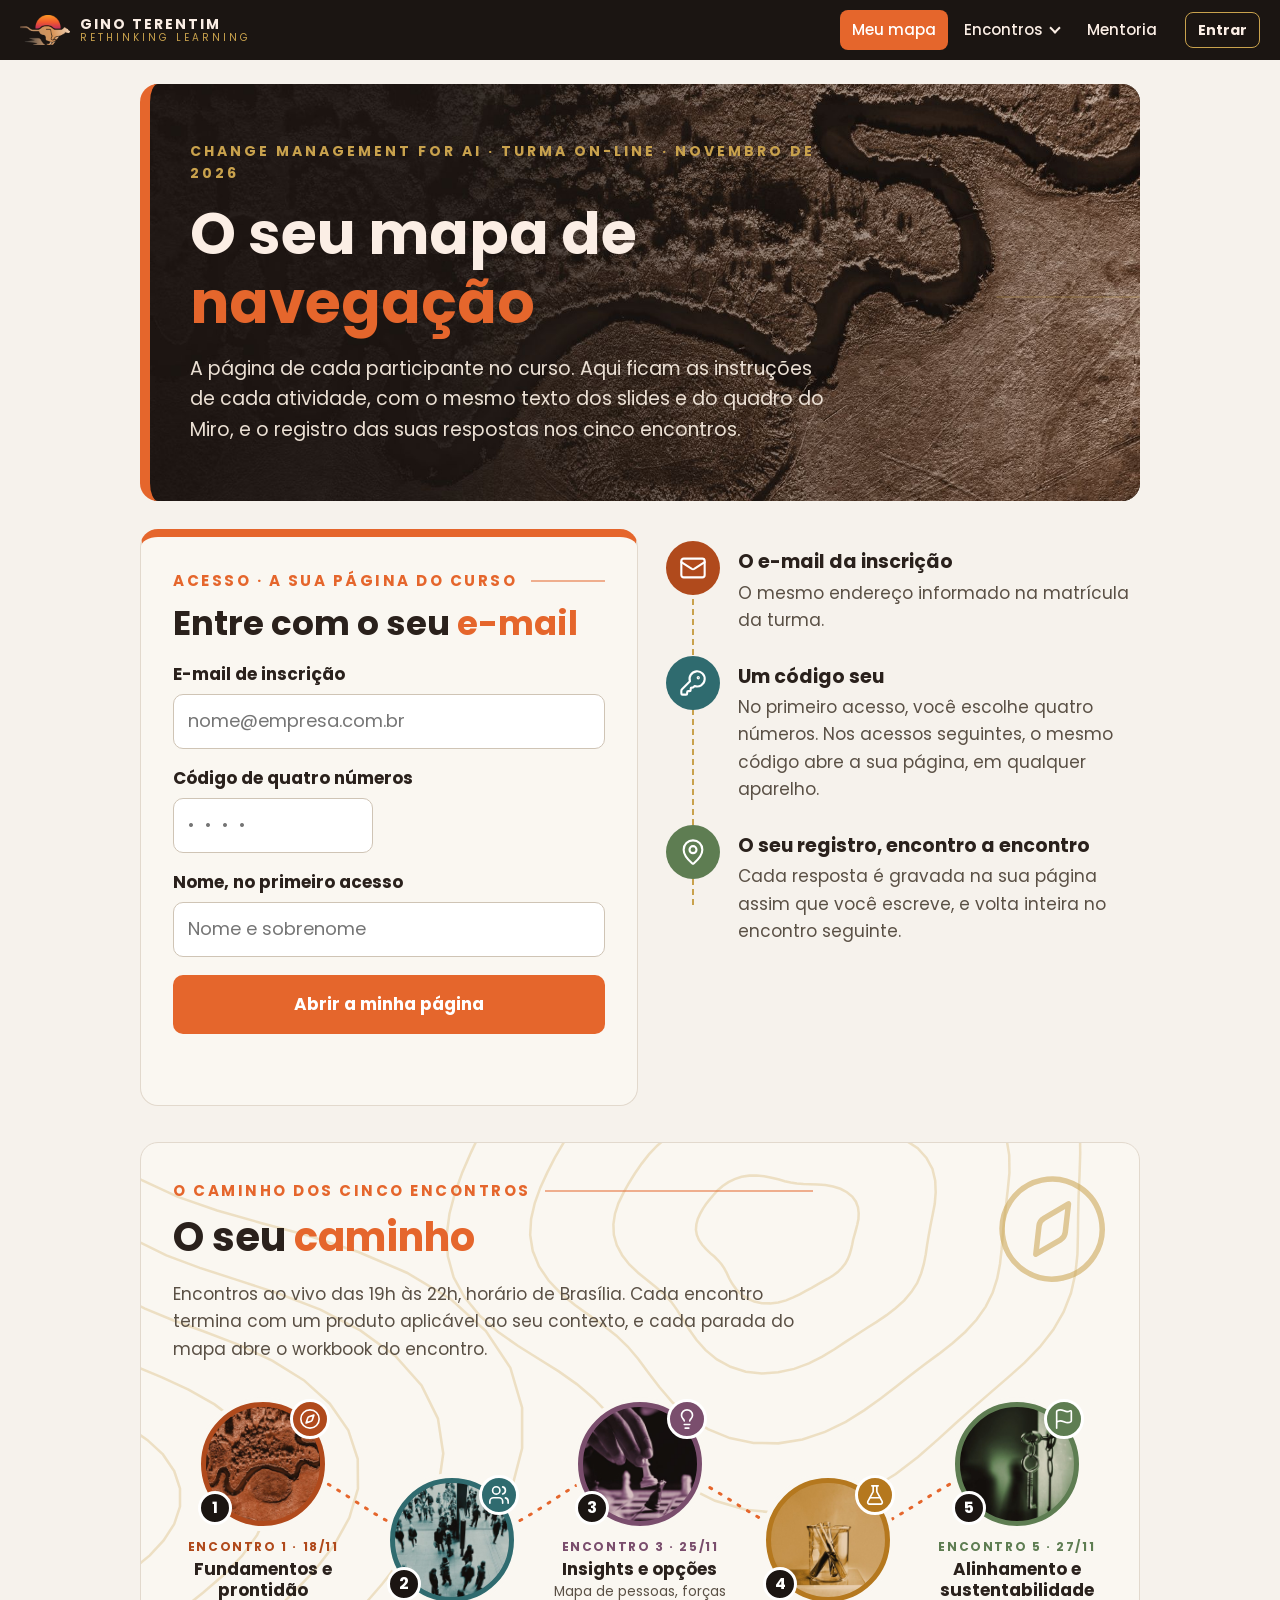
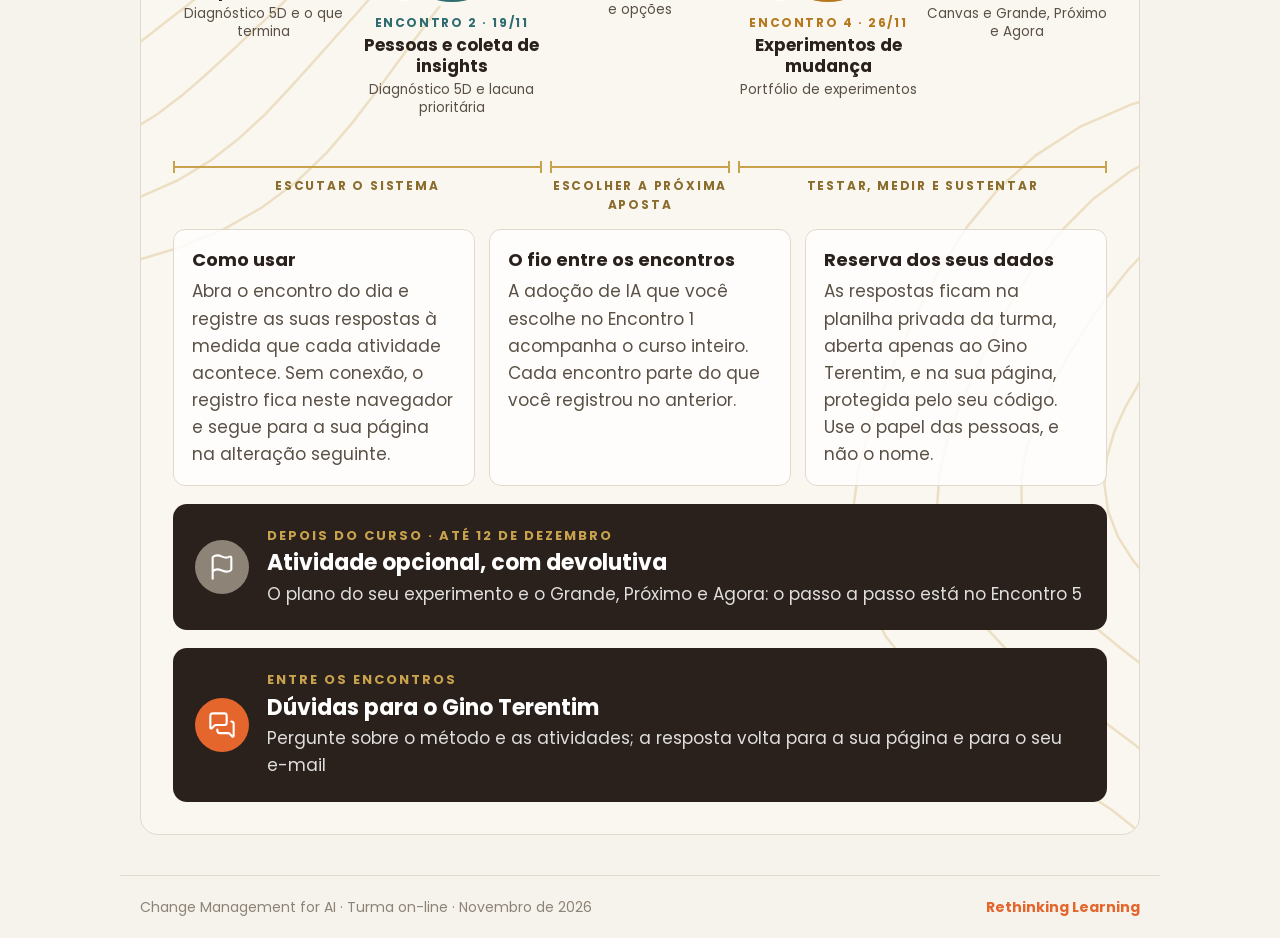
==== commit a97e3c87: "Depois do curso: atividade opcional até 12/12 (plano do experimento e Grande, Próximo e Agora), camp" ====
--- a/docs/index.html
+++ b/docs/index.html
@@ -411,10 +411,30 @@
 .nav-enc__lista i{display:block;font-style:normal;font-size:12.5px;color:var(--fraco)}
 .nav-enc__sep{font-size:11px;letter-spacing:.14em;font-weight:600;color:var(--fraco);padding:10px 10px 2px;border-top:1px solid var(--linha);margin-top:4px}
 @media (max-width:700px){.nav-enc__lista{position:fixed;left:16px;right:16px;top:auto;width:auto}}
+.rede__curva{margin:12px 0 4px}
+.rede__curva svg{width:100%;height:auto;border:0;border-radius:0;background:none}
+.rede__curva-p{display:flex;flex-wrap:wrap;gap:4px 16px;margin:2px 0 0;font-size:13px;color:var(--fraco)}
+.rede__curva-p span:first-child{display:inline-flex;align-items:center;gap:6px;color:var(--tinta);font-weight:500}
+.rede__curva-p i{width:12px;height:12px;border-radius:50%;display:inline-block}
+.rede__dica{margin:0 0 8px;font-size:14px;color:var(--corpo)}
+.rede svg [data-no]{cursor:pointer}
+.rede svg [data-no]:focus{outline:none}
+.rede__pessoa{margin:12px 0 4px;background:#fff;border:1px solid var(--linha);border-left:5px solid var(--tom,#35608F);border-radius:12px;padding:14px 16px}
+.rede__pessoa h4{margin:0 0 4px;font-size:17px;color:var(--tinta)}
+.rede__pessoa .rede__meta{margin:0 0 8px;font-size:14px;color:var(--corpo)}
+.rede__acoes{display:flex;flex-wrap:wrap;gap:8px;margin:10px 0 4px}
+.rede__acoes button{font:inherit;font-size:14px;font-weight:600;border-radius:999px;padding:8px 14px;cursor:pointer;border:1.5px solid var(--lar);background:#fff;color:var(--lar)}
+.rede__acoes button.prim{background:var(--lar);color:#fff}
+.rede__acoes button.sec{border-color:var(--linha);color:var(--corpo)}
+.rede__acoes button:disabled{opacity:.5;cursor:default}
+.rede__sim{margin-top:8px;font-size:14.5px}
+.rede__sim p{margin:.3em 0}
+.rede__sim .rede__nota{font-size:12.5px;color:var(--fraco);margin-top:8px}
+.rede__hist{margin:.4em 0 0;padding-left:18px;font-size:14px}
 </style></head>
 <body data-pg="index">
 <header class="topo"><a class="marca" href="index.html"><img src="logo-gt-mark.png" alt=""><span><b>GINO TERENTIM</b><i>RETHINKING LEARNING</i></span></a><nav class="nav"><a href="index.html">Meu mapa</a><details class="nav-enc" data-nav-enc><summary>Encontros</summary><div class="nav-enc__lista"><a href="e1.html"><span class="nav-enc__n" style="--tom:#B04A1C">1</span><span><b>Encontro 1</b><i>Fundamentos e prontidão</i></span></a><a href="e2.html"><span class="nav-enc__n" style="--tom:#2F6B6F">2</span><span><b>Encontro 2</b><i>Pessoas e coleta de insights</i></span></a><a href="e3.html"><span class="nav-enc__n" style="--tom:#7A4E6D">3</span><span><b>Encontro 3</b><i>Insights e opções</i></span></a><a href="e4.html"><span class="nav-enc__n" style="--tom:#B5781E">4</span><span><b>Encontro 4</b><i>Experimentos de mudança</i></span></a><a href="e5.html"><span class="nav-enc__n" style="--tom:#5E7D52">5</span><span><b>Encontro 5</b><i>Alinhamento e sustentabilidade</i></span></a><span class="nav-enc__sep">MENTORES</span><a href="mentor.html"><span class="nav-enc__n" style="--tom:#B04A1C"><svg  class="lucide lucide-flask-conical"  xmlns="http://www.w3.org/2000/svg"  width="16"  height="16"  viewBox="0 0 24 24"  fill="none"  stroke="#FFFFFF"  stroke-width="2"  stroke-linecap="round"  stroke-linejoin="round">  <path d="M14 2v6a2 2 0 0 0 .245.96l5.51 10.08A2 2 0 0 1 18 22H6a2 2 0 0 1-1.755-2.96l5.51-10.08A2 2 0 0 0 10 8V2" />  <path d="M6.453 15h11.094" />  <path d="M8.5 2h7" /></svg></span><span><b>Mentor de experimentos</b><i>Encontros 4 e 5</i></span></a><a href="rede.html"><span class="nav-enc__n" style="--tom:#1F3B5C"><svg  class="lucide lucide-network"  xmlns="http://www.w3.org/2000/svg"  width="16"  height="16"  viewBox="0 0 24 24"  fill="none"  stroke="#FFFFFF"  stroke-width="2"  stroke-linecap="round"  stroke-linejoin="round">  <rect x="16" y="16" width="6" height="6" rx="1" />  <rect x="2" y="16" width="6" height="6" rx="1" />  <rect x="9" y="2" width="6" height="6" rx="1" />  <path d="M5 16v-3a1 1 0 0 1 1-1h12a1 1 0 0 1 1 1v3" />  <path d="M12 12V8" /></svg></span><span><b>Mentor da rede de campeões</b><i>Encontro 5</i></span></a></div></details><a href="mentoria.html">Mentoria</a></nav><span class="conta" data-conta></span></header>
-<main><section class="capa capa--foto" style="--tom:#E5662C;--foto:url(img/capa.jpg)"><p class="capa__k">CHANGE MANAGEMENT FOR AI · TURMA ON-LINE · NOVEMBRO DE 2026</p><h1>O seu mapa de <em>navegação</em></h1><p class="capa__l">A página de cada participante no curso. Aqui ficam as instruções de cada atividade, com o mesmo texto dos slides e do quadro do Miro, e o registro das suas respostas nos cinco encontros.</p></section><section class="entrada" data-entrada hidden><div class="entrada__f"><div class="eyebrow" style="--tom:#E5662C"><span>ACESSO · A SUA PÁGINA DO CURSO</span><i></i></div><h2>Entre com o seu <em>e-mail</em></h2><form novalidate><label for="f-email"><b>E-mail de inscrição</b></label><input id="f-email" name="email" type="email" autocomplete="email" required placeholder="nome@empresa.com.br"><label for="f-codigo"><b>Código de quatro números</b></label><input id="f-codigo" name="codigo" type="password" inputmode="numeric" pattern="[0-9]{4}" maxlength="4" autocomplete="current-password" required placeholder="••••"><label for="f-nome"><b>Nome, no primeiro acesso</b></label><input id="f-nome" name="nome" type="text" autocomplete="name" placeholder="Nome e sobrenome"><button class="btn btn--grande" type="submit">Abrir a minha página</button><p class="entrada__aviso" data-aviso aria-live="polite"></p></form></div><ol class="entrada__passos"><li><span class="disco" style="--tom:#B04A1C"><svg  class="lucide lucide-mail"  xmlns="http://www.w3.org/2000/svg"  width="28"  height="28"  viewBox="0 0 24 24"  fill="none"  stroke="#FFFFFF"  stroke-width="1.8"  stroke-linecap="round"  stroke-linejoin="round">  <path d="m22 7-8.991 5.727a2 2 0 0 1-2.009 0L2 7" />  <rect x="2" y="4" width="20" height="16" rx="2" /></svg></span><div><b>O e-mail da inscrição</b><p>O mesmo endereço informado na matrícula da turma.</p></div></li><li><span class="disco" style="--tom:#2F6B6F"><svg  class="lucide lucide-key-round"  xmlns="http://www.w3.org/2000/svg"  width="28"  height="28"  viewBox="0 0 24 24"  fill="none"  stroke="#FFFFFF"  stroke-width="1.8"  stroke-linecap="round"  stroke-linejoin="round">  <path d="M2.586 17.414A2 2 0 0 0 2 18.828V21a1 1 0 0 0 1 1h3a1 1 0 0 0 1-1v-1a1 1 0 0 1 1-1h1a1 1 0 0 0 1-1v-1a1 1 0 0 1 1-1h.172a2 2 0 0 0 1.414-.586l.814-.814a6.5 6.5 0 1 0-4-4z" />  <circle cx="16.5" cy="7.5" r=".5" fill="currentColor" /></svg></span><div><b>Um código seu</b><p>No primeiro acesso, você escolhe quatro números. Nos acessos seguintes, o mesmo código abre a sua página, em qualquer aparelho.</p></div></li><li><span class="disco" style="--tom:#5E7D52"><svg  class="lucide lucide-map-pin"  xmlns="http://www.w3.org/2000/svg"  width="28"  height="28"  viewBox="0 0 24 24"  fill="none"  stroke="#FFFFFF"  stroke-width="1.8"  stroke-linecap="round"  stroke-linejoin="round">  <path d="M20 10c0 4.993-5.539 10.193-7.399 11.799a1 1 0 0 1-1.202 0C9.539 20.193 4 14.993 4 10a8 8 0 0 1 16 0" />  <circle cx="12" cy="10" r="3" /></svg></span><div><b>O seu registro, encontro a encontro</b><p>Cada resposta é gravada na sua página assim que você escreve, e volta inteira no encontro seguinte.</p></div></li></ol></section><section class="mapa-curso" data-mapa-curso><div class="mapa-curso__cab"><div><div class="eyebrow" style="--tom:#E5662C"><span>O CAMINHO DOS CINCO ENCONTROS</span><i></i></div><h2><span data-ola-bloco hidden>Olá, <span data-ola></span>. </span>O seu <em>caminho</em></h2><p>Encontros ao vivo das 19h às 22h, horário de Brasília. Cada encontro termina com um produto aplicável ao seu contexto, e cada parada do mapa abre o workbook do encontro.</p></div><span class="rosa" aria-hidden="true"><svg  class="lucide lucide-compass"  xmlns="http://www.w3.org/2000/svg"  width="120"  height="120"  viewBox="0 0 24 24"  fill="none"  stroke="#C9A24D"  stroke-width="1.1"  stroke-linecap="round"  stroke-linejoin="round">  <circle cx="12" cy="12" r="10" />  <path d="m16.24 7.76-1.804 5.411a2 2 0 0 1-1.265 1.265L7.76 16.24l1.804-5.411a2 2 0 0 1 1.265-1.265z" /></svg></span></div><div class="rota rota--grande"><svg class="rota__linha" viewBox="0 0 1000 200" preserveAspectRatio="none" aria-hidden="true"><path d="M100,62 C170,62 220,138 300,138 S430,62 500,62 S630,138 700,138 S830,62 900,62"/></svg><a class="parada " data-parada="1" style="--tom:#B04A1C" href="e1.html"><span class="parada__foto" style="background-image:url(img/p1.jpg)"><span class="parada__n">1</span><span class="parada__ic"><svg  class="lucide lucide-compass"  xmlns="http://www.w3.org/2000/svg"  width="22"  height="22"  viewBox="0 0 24 24"  fill="none"  stroke="#FFFFFF"  stroke-width="1.8"  stroke-linecap="round"  stroke-linejoin="round">  <circle cx="12" cy="12" r="10" />  <path d="m16.24 7.76-1.804 5.411a2 2 0 0 1-1.265 1.265L7.76 16.24l1.804-5.411a2 2 0 0 1 1.265-1.265z" /></svg></span></span><span class="parada__k">ENCONTRO 1 · 18/11</span><b>Fundamentos e prontidão</b><em>Diagnóstico 5D e o que termina</em><small class="parada__c" data-cont></small></a><a class="parada " data-parada="2" style="--tom:#2F6B6F" href="e2.html"><span class="parada__foto" style="background-image:url(img/p2.jpg)"><span class="parada__n">2</span><span class="parada__ic"><svg  class="lucide lucide-users"  xmlns="http://www.w3.org/2000/svg"  width="22"  height="22"  viewBox="0 0 24 24"  fill="none"  stroke="#FFFFFF"  stroke-width="1.8"  stroke-linecap="round"  stroke-linejoin="round">  <path d="M16 21v-2a4 4 0 0 0-4-4H6a4 4 0 0 0-4 4v2" />  <path d="M16 3.128a4 4 0 0 1 0 7.744" />  <path d="M22 21v-2a4 4 0 0 0-3-3.87" />  <circle cx="9" cy="7" r="4" /></svg></span></span><span class="parada__k">ENCONTRO 2 · 19/11</span><b>Pessoas e coleta de insights</b><em>Diagnóstico 5D e lacuna prioritária</em><small class="parada__c" data-cont></small></a><a class="parada " data-parada="3" style="--tom:#7A4E6D" href="e3.html" data-abre="2026-11-25" data-abre-txt="Abre em 25/11"><span class="parada__foto" style="background-image:url(img/p3.jpg)"><span class="parada__n">3</span><span class="parada__ic"><svg  class="lucide lucide-lightbulb"  xmlns="http://www.w3.org/2000/svg"  width="22"  height="22"  viewBox="0 0 24 24"  fill="none"  stroke="#FFFFFF"  stroke-width="1.8"  stroke-linecap="round"  stroke-linejoin="round">  <path d="M15 14c.2-1 .7-1.7 1.5-2.5 1-.9 1.5-2.2 1.5-3.5A6 6 0 0 0 6 8c0 1 .2 2.2 1.5 3.5.7.7 1.3 1.5 1.5 2.5" />  <path d="M9 18h6" />  <path d="M10 22h4" /></svg></span></span><span class="parada__k">ENCONTRO 3 · 25/11</span><b>Insights e opções</b><em>Mapa de pessoas, forças e opções</em><small class="parada__c" data-cont></small></a><a class="parada " data-parada="4" style="--tom:#B5781E" href="e4.html" data-abre="2026-11-26" data-abre-txt="Abre em 26/11"><span class="parada__foto" style="background-image:url(img/p4.jpg)"><span class="parada__n">4</span><span class="parada__ic"><svg  class="lucide lucide-flask-conical"  xmlns="http://www.w3.org/2000/svg"  width="22"  height="22"  viewBox="0 0 24 24"  fill="none"  stroke="#FFFFFF"  stroke-width="1.8"  stroke-linecap="round"  stroke-linejoin="round">  <path d="M14 2v6a2 2 0 0 0 .245.96l5.51 10.08A2 2 0 0 1 18 22H6a2 2 0 0 1-1.755-2.96l5.51-10.08A2 2 0 0 0 10 8V2" />  <path d="M6.453 15h11.094" />  <path d="M8.5 2h7" /></svg></span></span><span class="parada__k">ENCONTRO 4 · 26/11</span><b>Experimentos de mudança</b><em>Portfólio de experimentos</em><small class="parada__c" data-cont></small></a><a class="parada " data-parada="5" style="--tom:#5E7D52" href="e5.html" data-abre="2026-11-27" data-abre-txt="Abre em 27/11"><span class="parada__foto" style="background-image:url(img/p5.jpg)"><span class="parada__n">5</span><span class="parada__ic"><svg  class="lucide lucide-flag"  xmlns="http://www.w3.org/2000/svg"  width="22"  height="22"  viewBox="0 0 24 24"  fill="none"  stroke="#FFFFFF"  stroke-width="1.8"  stroke-linecap="round"  stroke-linejoin="round">  <path d="M4 22V4a1 1 0 0 1 .4-.8A6 6 0 0 1 8 2c3 0 5 2 7.333 2q2 0 3.067-.8A1 1 0 0 1 20 4v10a1 1 0 0 1-.4.8A6 6 0 0 1 16 16c-3 0-5-2-8-2a6 6 0 0 0-4 1.528" /></svg></span></span><span class="parada__k">ENCONTRO 5 · 27/11</span><b>Alinhamento e sustentabilidade</b><em>Canvas e Grande, Próximo e Agora</em><small class="parada__c" data-cont></small></a><div class="rota__fases"><span style="grid-column:span 2">Escutar o sistema</span><span style="grid-column:span 1">Escolher a próxima aposta</span><span style="grid-column:span 2">Testar, medir e sustentar</span></div></div><div class="cards3 cards3--claro"><div><b>Como usar</b><p>Abra o encontro do dia e registre as suas respostas à medida que cada atividade acontece. Sem conexão, o registro fica neste navegador e segue para a sua página na alteração seguinte.</p></div><div><b>O fio entre os encontros</b><p>A adoção de IA que você escolhe no Encontro 1 acompanha o curso inteiro. Cada encontro parte do que você registrou no anterior.</p></div><div><b>Reserva dos seus dados</b><p>As respostas ficam na planilha privada da turma, aberta apenas ao Gino Terentim, e na sua página, protegida pelo seu código. Use o papel das pessoas, e não o nome.</p></div></div><a class="cartao cartao--mentor" href="mentoria.html" style="--tom:#2A211C"><span class="disco" style="--tom:#E5662C"><svg  class="lucide lucide-messages-square"  xmlns="http://www.w3.org/2000/svg"  width="28"  height="28"  viewBox="0 0 24 24"  fill="none"  stroke="#FFFFFF"  stroke-width="1.8"  stroke-linecap="round"  stroke-linejoin="round">  <path d="M16 10a2 2 0 0 1-2 2H6.828a2 2 0 0 0-1.414.586l-2.202 2.202A.71.71 0 0 1 2 14.286V4a2 2 0 0 1 2-2h10a2 2 0 0 1 2 2z" />  <path d="M20 9a2 2 0 0 1 2 2v10.286a.71.71 0 0 1-1.212.502l-2.202-2.202A2 2 0 0 0 17.172 19H10a2 2 0 0 1-2-2v-1" /></svg></span><span><span class="cartao__k">ENTRE OS ENCONTROS</span><b>Dúvidas para o Gino Terentim</b><i>Pergunte sobre o método e as atividades; a resposta volta para a sua página e para o seu e-mail</i></span></a></section></main>
+<main><section class="capa capa--foto" style="--tom:#E5662C;--foto:url(img/capa.jpg)"><p class="capa__k">CHANGE MANAGEMENT FOR AI · TURMA ON-LINE · NOVEMBRO DE 2026</p><h1>O seu mapa de <em>navegação</em></h1><p class="capa__l">A página de cada participante no curso. Aqui ficam as instruções de cada atividade, com o mesmo texto dos slides e do quadro do Miro, e o registro das suas respostas nos cinco encontros.</p></section><section class="entrada" data-entrada hidden><div class="entrada__f"><div class="eyebrow" style="--tom:#E5662C"><span>ACESSO · A SUA PÁGINA DO CURSO</span><i></i></div><h2>Entre com o seu <em>e-mail</em></h2><form novalidate><label for="f-email"><b>E-mail de inscrição</b></label><input id="f-email" name="email" type="email" autocomplete="email" required placeholder="nome@empresa.com.br"><label for="f-codigo"><b>Código de quatro números</b></label><input id="f-codigo" name="codigo" type="password" inputmode="numeric" pattern="[0-9]{4}" maxlength="4" autocomplete="current-password" required placeholder="••••"><label for="f-nome"><b>Nome, no primeiro acesso</b></label><input id="f-nome" name="nome" type="text" autocomplete="name" placeholder="Nome e sobrenome"><button class="btn btn--grande" type="submit">Abrir a minha página</button><p class="entrada__aviso" data-aviso aria-live="polite"></p></form></div><ol class="entrada__passos"><li><span class="disco" style="--tom:#B04A1C"><svg  class="lucide lucide-mail"  xmlns="http://www.w3.org/2000/svg"  width="28"  height="28"  viewBox="0 0 24 24"  fill="none"  stroke="#FFFFFF"  stroke-width="1.8"  stroke-linecap="round"  stroke-linejoin="round">  <path d="m22 7-8.991 5.727a2 2 0 0 1-2.009 0L2 7" />  <rect x="2" y="4" width="20" height="16" rx="2" /></svg></span><div><b>O e-mail da inscrição</b><p>O mesmo endereço informado na matrícula da turma.</p></div></li><li><span class="disco" style="--tom:#2F6B6F"><svg  class="lucide lucide-key-round"  xmlns="http://www.w3.org/2000/svg"  width="28"  height="28"  viewBox="0 0 24 24"  fill="none"  stroke="#FFFFFF"  stroke-width="1.8"  stroke-linecap="round"  stroke-linejoin="round">  <path d="M2.586 17.414A2 2 0 0 0 2 18.828V21a1 1 0 0 0 1 1h3a1 1 0 0 0 1-1v-1a1 1 0 0 1 1-1h1a1 1 0 0 0 1-1v-1a1 1 0 0 1 1-1h.172a2 2 0 0 0 1.414-.586l.814-.814a6.5 6.5 0 1 0-4-4z" />  <circle cx="16.5" cy="7.5" r=".5" fill="currentColor" /></svg></span><div><b>Um código seu</b><p>No primeiro acesso, você escolhe quatro números. Nos acessos seguintes, o mesmo código abre a sua página, em qualquer aparelho.</p></div></li><li><span class="disco" style="--tom:#5E7D52"><svg  class="lucide lucide-map-pin"  xmlns="http://www.w3.org/2000/svg"  width="28"  height="28"  viewBox="0 0 24 24"  fill="none"  stroke="#FFFFFF"  stroke-width="1.8"  stroke-linecap="round"  stroke-linejoin="round">  <path d="M20 10c0 4.993-5.539 10.193-7.399 11.799a1 1 0 0 1-1.202 0C9.539 20.193 4 14.993 4 10a8 8 0 0 1 16 0" />  <circle cx="12" cy="10" r="3" /></svg></span><div><b>O seu registro, encontro a encontro</b><p>Cada resposta é gravada na sua página assim que você escreve, e volta inteira no encontro seguinte.</p></div></li></ol></section><section class="mapa-curso" data-mapa-curso><div class="mapa-curso__cab"><div><div class="eyebrow" style="--tom:#E5662C"><span>O CAMINHO DOS CINCO ENCONTROS</span><i></i></div><h2><span data-ola-bloco hidden>Olá, <span data-ola></span>. </span>O seu <em>caminho</em></h2><p>Encontros ao vivo das 19h às 22h, horário de Brasília. Cada encontro termina com um produto aplicável ao seu contexto, e cada parada do mapa abre o workbook do encontro.</p></div><span class="rosa" aria-hidden="true"><svg  class="lucide lucide-compass"  xmlns="http://www.w3.org/2000/svg"  width="120"  height="120"  viewBox="0 0 24 24"  fill="none"  stroke="#C9A24D"  stroke-width="1.1"  stroke-linecap="round"  stroke-linejoin="round">  <circle cx="12" cy="12" r="10" />  <path d="m16.24 7.76-1.804 5.411a2 2 0 0 1-1.265 1.265L7.76 16.24l1.804-5.411a2 2 0 0 1 1.265-1.265z" /></svg></span></div><div class="rota rota--grande"><svg class="rota__linha" viewBox="0 0 1000 200" preserveAspectRatio="none" aria-hidden="true"><path d="M100,62 C170,62 220,138 300,138 S430,62 500,62 S630,138 700,138 S830,62 900,62"/></svg><a class="parada " data-parada="1" style="--tom:#B04A1C" href="e1.html"><span class="parada__foto" style="background-image:url(img/p1.jpg)"><span class="parada__n">1</span><span class="parada__ic"><svg  class="lucide lucide-compass"  xmlns="http://www.w3.org/2000/svg"  width="22"  height="22"  viewBox="0 0 24 24"  fill="none"  stroke="#FFFFFF"  stroke-width="1.8"  stroke-linecap="round"  stroke-linejoin="round">  <circle cx="12" cy="12" r="10" />  <path d="m16.24 7.76-1.804 5.411a2 2 0 0 1-1.265 1.265L7.76 16.24l1.804-5.411a2 2 0 0 1 1.265-1.265z" /></svg></span></span><span class="parada__k">ENCONTRO 1 · 18/11</span><b>Fundamentos e prontidão</b><em>Diagnóstico 5D e o que termina</em><small class="parada__c" data-cont></small></a><a class="parada " data-parada="2" style="--tom:#2F6B6F" href="e2.html"><span class="parada__foto" style="background-image:url(img/p2.jpg)"><span class="parada__n">2</span><span class="parada__ic"><svg  class="lucide lucide-users"  xmlns="http://www.w3.org/2000/svg"  width="22"  height="22"  viewBox="0 0 24 24"  fill="none"  stroke="#FFFFFF"  stroke-width="1.8"  stroke-linecap="round"  stroke-linejoin="round">  <path d="M16 21v-2a4 4 0 0 0-4-4H6a4 4 0 0 0-4 4v2" />  <path d="M16 3.128a4 4 0 0 1 0 7.744" />  <path d="M22 21v-2a4 4 0 0 0-3-3.87" />  <circle cx="9" cy="7" r="4" /></svg></span></span><span class="parada__k">ENCONTRO 2 · 19/11</span><b>Pessoas e coleta de insights</b><em>Diagnóstico 5D e lacuna prioritária</em><small class="parada__c" data-cont></small></a><a class="parada " data-parada="3" style="--tom:#7A4E6D" href="e3.html" data-abre="2026-11-25" data-abre-txt="Abre em 25/11"><span class="parada__foto" style="background-image:url(img/p3.jpg)"><span class="parada__n">3</span><span class="parada__ic"><svg  class="lucide lucide-lightbulb"  xmlns="http://www.w3.org/2000/svg"  width="22"  height="22"  viewBox="0 0 24 24"  fill="none"  stroke="#FFFFFF"  stroke-width="1.8"  stroke-linecap="round"  stroke-linejoin="round">  <path d="M15 14c.2-1 .7-1.7 1.5-2.5 1-.9 1.5-2.2 1.5-3.5A6 6 0 0 0 6 8c0 1 .2 2.2 1.5 3.5.7.7 1.3 1.5 1.5 2.5" />  <path d="M9 18h6" />  <path d="M10 22h4" /></svg></span></span><span class="parada__k">ENCONTRO 3 · 25/11</span><b>Insights e opções</b><em>Mapa de pessoas, forças e opções</em><small class="parada__c" data-cont></small></a><a class="parada " data-parada="4" style="--tom:#B5781E" href="e4.html" data-abre="2026-11-26" data-abre-txt="Abre em 26/11"><span class="parada__foto" style="background-image:url(img/p4.jpg)"><span class="parada__n">4</span><span class="parada__ic"><svg  class="lucide lucide-flask-conical"  xmlns="http://www.w3.org/2000/svg"  width="22"  height="22"  viewBox="0 0 24 24"  fill="none"  stroke="#FFFFFF"  stroke-width="1.8"  stroke-linecap="round"  stroke-linejoin="round">  <path d="M14 2v6a2 2 0 0 0 .245.96l5.51 10.08A2 2 0 0 1 18 22H6a2 2 0 0 1-1.755-2.96l5.51-10.08A2 2 0 0 0 10 8V2" />  <path d="M6.453 15h11.094" />  <path d="M8.5 2h7" /></svg></span></span><span class="parada__k">ENCONTRO 4 · 26/11</span><b>Experimentos de mudança</b><em>Portfólio de experimentos</em><small class="parada__c" data-cont></small></a><a class="parada " data-parada="5" style="--tom:#5E7D52" href="e5.html" data-abre="2026-11-27" data-abre-txt="Abre em 27/11"><span class="parada__foto" style="background-image:url(img/p5.jpg)"><span class="parada__n">5</span><span class="parada__ic"><svg  class="lucide lucide-flag"  xmlns="http://www.w3.org/2000/svg"  width="22"  height="22"  viewBox="0 0 24 24"  fill="none"  stroke="#FFFFFF"  stroke-width="1.8"  stroke-linecap="round"  stroke-linejoin="round">  <path d="M4 22V4a1 1 0 0 1 .4-.8A6 6 0 0 1 8 2c3 0 5 2 7.333 2q2 0 3.067-.8A1 1 0 0 1 20 4v10a1 1 0 0 1-.4.8A6 6 0 0 1 16 16c-3 0-5-2-8-2a6 6 0 0 0-4 1.528" /></svg></span></span><span class="parada__k">ENCONTRO 5 · 27/11</span><b>Alinhamento e sustentabilidade</b><em>Canvas e Grande, Próximo e Agora</em><small class="parada__c" data-cont></small></a><div class="rota__fases"><span style="grid-column:span 2">Escutar o sistema</span><span style="grid-column:span 1">Escolher a próxima aposta</span><span style="grid-column:span 2">Testar, medir e sustentar</span></div></div><div class="cards3 cards3--claro"><div><b>Como usar</b><p>Abra o encontro do dia e registre as suas respostas à medida que cada atividade acontece. Sem conexão, o registro fica neste navegador e segue para a sua página na alteração seguinte.</p></div><div><b>O fio entre os encontros</b><p>A adoção de IA que você escolhe no Encontro 1 acompanha o curso inteiro. Cada encontro parte do que você registrou no anterior.</p></div><div><b>Reserva dos seus dados</b><p>As respostas ficam na planilha privada da turma, aberta apenas ao Gino Terentim, e na sua página, protegida pelo seu código. Use o papel das pessoas, e não o nome.</p></div></div><a class="cartao cartao--mentor" href="e5.html#e5-sus" style="--tom:#2A211C"><span class="disco" style="--tom:#8D8377"><svg  class="lucide lucide-flag"  xmlns="http://www.w3.org/2000/svg"  width="28"  height="28"  viewBox="0 0 24 24"  fill="none"  stroke="#FFFFFF"  stroke-width="1.8"  stroke-linecap="round"  stroke-linejoin="round">  <path d="M4 22V4a1 1 0 0 1 .4-.8A6 6 0 0 1 8 2c3 0 5 2 7.333 2q2 0 3.067-.8A1 1 0 0 1 20 4v10a1 1 0 0 1-.4.8A6 6 0 0 1 16 16c-3 0-5-2-8-2a6 6 0 0 0-4 1.528" /></svg></span><span><span class="cartao__k">DEPOIS DO CURSO · ATÉ 12 DE DEZEMBRO</span><b>Atividade opcional, com devolutiva</b><i>O plano do seu experimento e o Grande, Próximo e Agora: o passo a passo está no Encontro 5</i></span></a><a class="cartao cartao--mentor" href="mentoria.html" style="--tom:#2A211C"><span class="disco" style="--tom:#E5662C"><svg  class="lucide lucide-messages-square"  xmlns="http://www.w3.org/2000/svg"  width="28"  height="28"  viewBox="0 0 24 24"  fill="none"  stroke="#FFFFFF"  stroke-width="1.8"  stroke-linecap="round"  stroke-linejoin="round">  <path d="M16 10a2 2 0 0 1-2 2H6.828a2 2 0 0 0-1.414.586l-2.202 2.202A.71.71 0 0 1 2 14.286V4a2 2 0 0 1 2-2h10a2 2 0 0 1 2 2z" />  <path d="M20 9a2 2 0 0 1 2 2v10.286a.71.71 0 0 1-1.212.502l-2.202-2.202A2 2 0 0 0 17.172 19H10a2 2 0 0 1-2-2v-1" /></svg></span><span><span class="cartao__k">ENTRE OS ENCONTROS</span><b>Dúvidas para o Gino Terentim</b><i>Pergunte sobre o método e as atividades; a resposta volta para a sua página e para o seu e-mail</i></span></a></section></main>
 <footer class="rodape"><span>Change Management for AI · Turma on-line · Novembro de 2026</span><span>Rethinking Learning</span></footer>
 <script>window.CM4AI={api:"https://script.google.com/macros/s/AKfycbxYNcWFj7Qa_txq63MwReh-RJZm-2fcuFewNzeokaOt69sNa0me8hZh9Td-VTeFA5ckbA/exec",encontro:0};</script><script>(function(){
 "use strict";
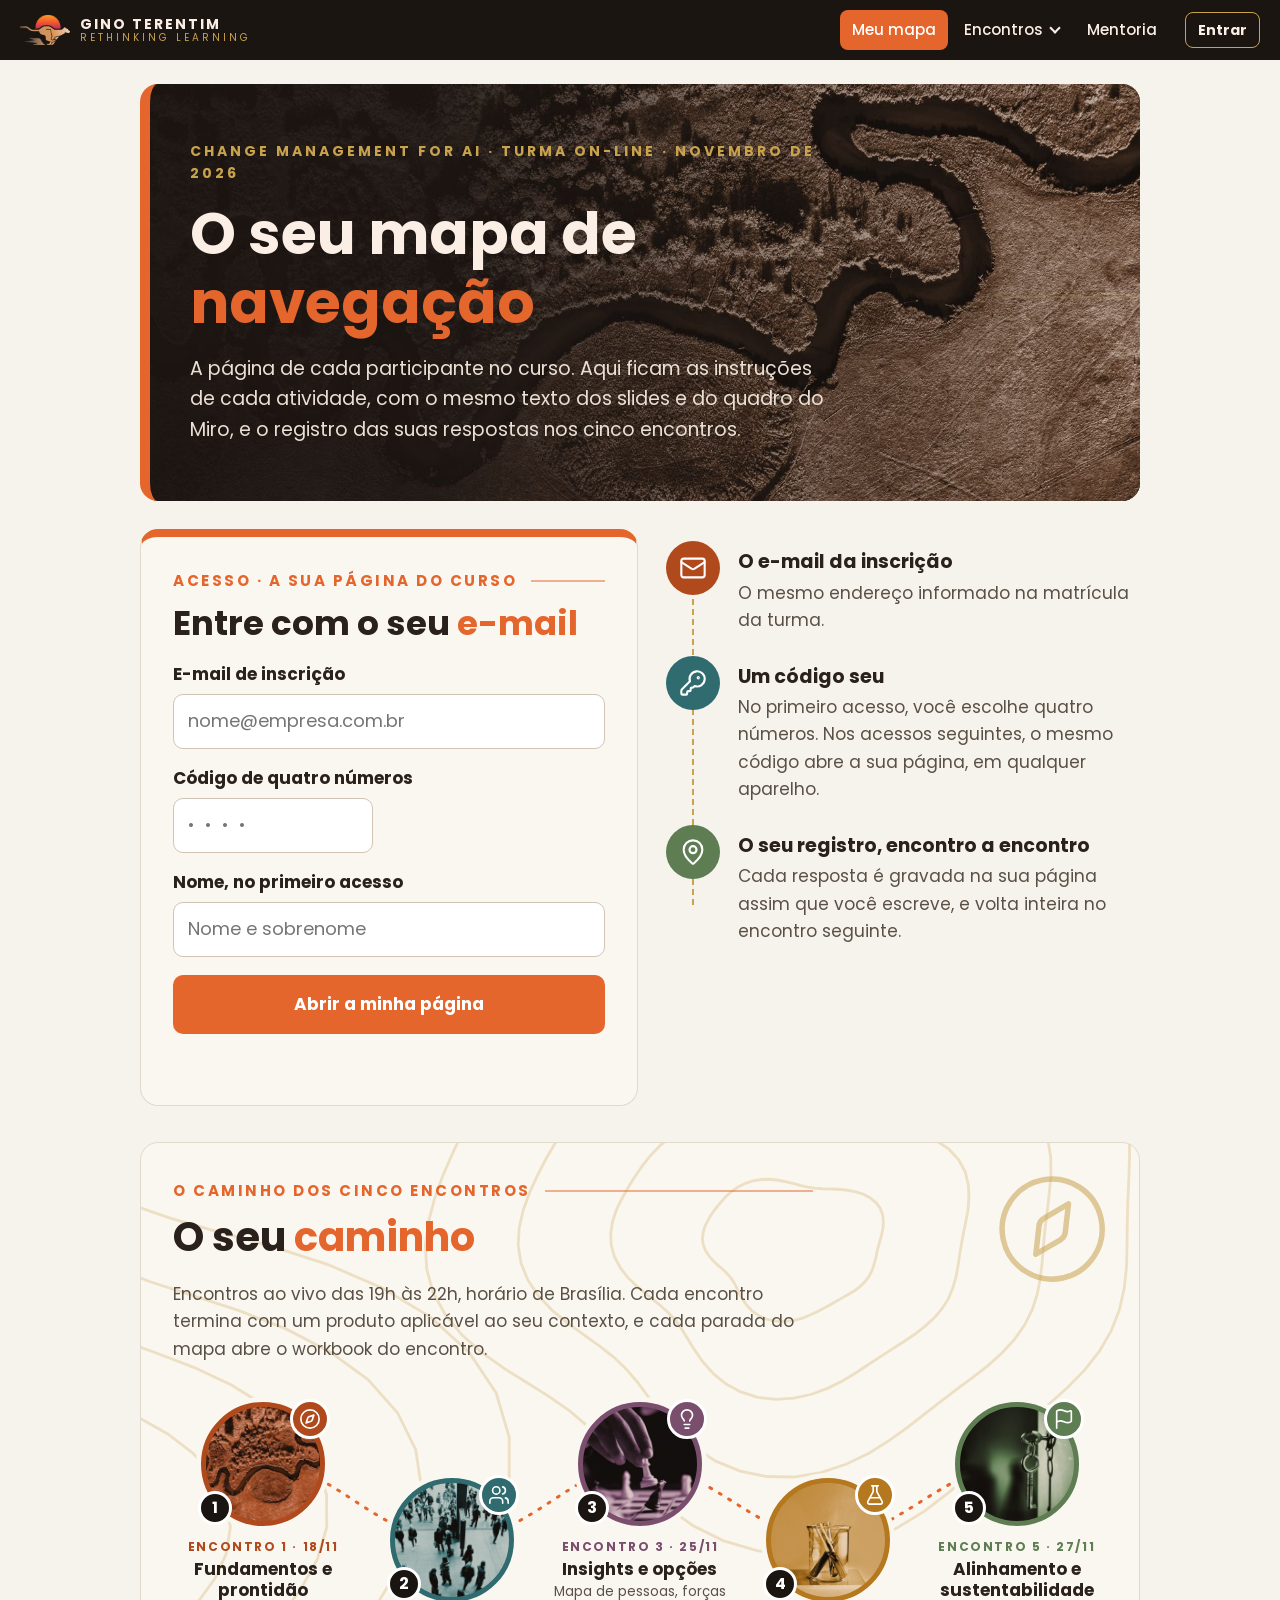
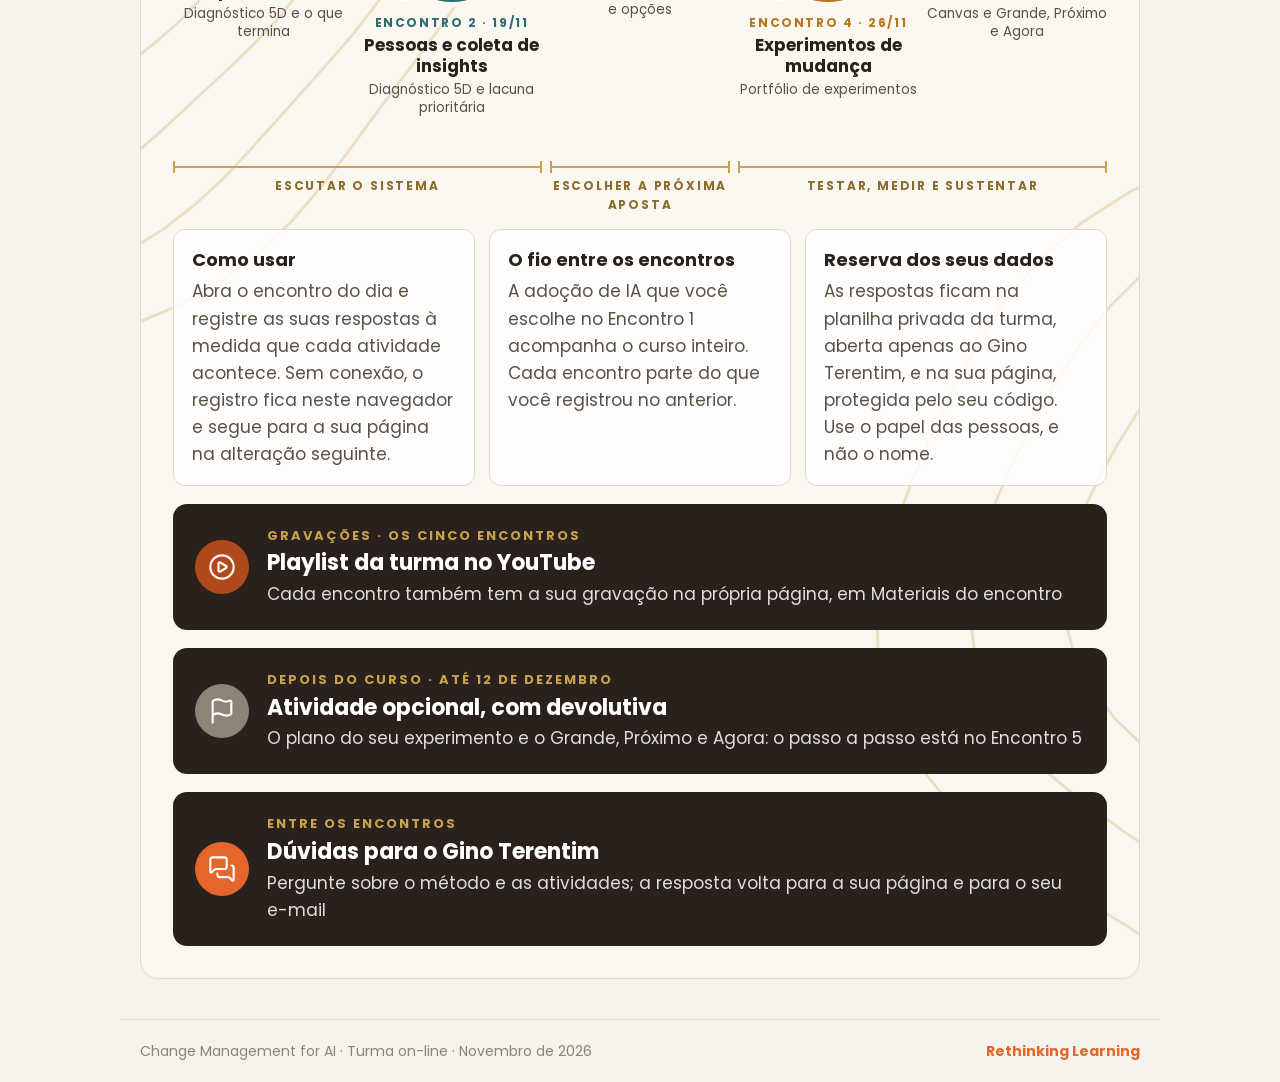
==== commit 97123530: "Gravações dos cinco encontros (YouTube) em Materiais do encontro e playlist da turma na página inici" ====
--- a/docs/index.html
+++ b/docs/index.html
@@ -434,7 +434,7 @@
 </style></head>
 <body data-pg="index">
 <header class="topo"><a class="marca" href="index.html"><img src="logo-gt-mark.png" alt=""><span><b>GINO TERENTIM</b><i>RETHINKING LEARNING</i></span></a><nav class="nav"><a href="index.html">Meu mapa</a><details class="nav-enc" data-nav-enc><summary>Encontros</summary><div class="nav-enc__lista"><a href="e1.html"><span class="nav-enc__n" style="--tom:#B04A1C">1</span><span><b>Encontro 1</b><i>Fundamentos e prontidão</i></span></a><a href="e2.html"><span class="nav-enc__n" style="--tom:#2F6B6F">2</span><span><b>Encontro 2</b><i>Pessoas e coleta de insights</i></span></a><a href="e3.html"><span class="nav-enc__n" style="--tom:#7A4E6D">3</span><span><b>Encontro 3</b><i>Insights e opções</i></span></a><a href="e4.html"><span class="nav-enc__n" style="--tom:#B5781E">4</span><span><b>Encontro 4</b><i>Experimentos de mudança</i></span></a><a href="e5.html"><span class="nav-enc__n" style="--tom:#5E7D52">5</span><span><b>Encontro 5</b><i>Alinhamento e sustentabilidade</i></span></a><span class="nav-enc__sep">MENTORES</span><a href="mentor.html"><span class="nav-enc__n" style="--tom:#B04A1C"><svg  class="lucide lucide-flask-conical"  xmlns="http://www.w3.org/2000/svg"  width="16"  height="16"  viewBox="0 0 24 24"  fill="none"  stroke="#FFFFFF"  stroke-width="2"  stroke-linecap="round"  stroke-linejoin="round">  <path d="M14 2v6a2 2 0 0 0 .245.96l5.51 10.08A2 2 0 0 1 18 22H6a2 2 0 0 1-1.755-2.96l5.51-10.08A2 2 0 0 0 10 8V2" />  <path d="M6.453 15h11.094" />  <path d="M8.5 2h7" /></svg></span><span><b>Mentor de experimentos</b><i>Encontros 4 e 5</i></span></a><a href="rede.html"><span class="nav-enc__n" style="--tom:#1F3B5C"><svg  class="lucide lucide-network"  xmlns="http://www.w3.org/2000/svg"  width="16"  height="16"  viewBox="0 0 24 24"  fill="none"  stroke="#FFFFFF"  stroke-width="2"  stroke-linecap="round"  stroke-linejoin="round">  <rect x="16" y="16" width="6" height="6" rx="1" />  <rect x="2" y="16" width="6" height="6" rx="1" />  <rect x="9" y="2" width="6" height="6" rx="1" />  <path d="M5 16v-3a1 1 0 0 1 1-1h12a1 1 0 0 1 1 1v3" />  <path d="M12 12V8" /></svg></span><span><b>Mentor da rede de campeões</b><i>Encontro 5</i></span></a></div></details><a href="mentoria.html">Mentoria</a></nav><span class="conta" data-conta></span></header>
-<main><section class="capa capa--foto" style="--tom:#E5662C;--foto:url(img/capa.jpg)"><p class="capa__k">CHANGE MANAGEMENT FOR AI · TURMA ON-LINE · NOVEMBRO DE 2026</p><h1>O seu mapa de <em>navegação</em></h1><p class="capa__l">A página de cada participante no curso. Aqui ficam as instruções de cada atividade, com o mesmo texto dos slides e do quadro do Miro, e o registro das suas respostas nos cinco encontros.</p></section><section class="entrada" data-entrada hidden><div class="entrada__f"><div class="eyebrow" style="--tom:#E5662C"><span>ACESSO · A SUA PÁGINA DO CURSO</span><i></i></div><h2>Entre com o seu <em>e-mail</em></h2><form novalidate><label for="f-email"><b>E-mail de inscrição</b></label><input id="f-email" name="email" type="email" autocomplete="email" required placeholder="nome@empresa.com.br"><label for="f-codigo"><b>Código de quatro números</b></label><input id="f-codigo" name="codigo" type="password" inputmode="numeric" pattern="[0-9]{4}" maxlength="4" autocomplete="current-password" required placeholder="••••"><label for="f-nome"><b>Nome, no primeiro acesso</b></label><input id="f-nome" name="nome" type="text" autocomplete="name" placeholder="Nome e sobrenome"><button class="btn btn--grande" type="submit">Abrir a minha página</button><p class="entrada__aviso" data-aviso aria-live="polite"></p></form></div><ol class="entrada__passos"><li><span class="disco" style="--tom:#B04A1C"><svg  class="lucide lucide-mail"  xmlns="http://www.w3.org/2000/svg"  width="28"  height="28"  viewBox="0 0 24 24"  fill="none"  stroke="#FFFFFF"  stroke-width="1.8"  stroke-linecap="round"  stroke-linejoin="round">  <path d="m22 7-8.991 5.727a2 2 0 0 1-2.009 0L2 7" />  <rect x="2" y="4" width="20" height="16" rx="2" /></svg></span><div><b>O e-mail da inscrição</b><p>O mesmo endereço informado na matrícula da turma.</p></div></li><li><span class="disco" style="--tom:#2F6B6F"><svg  class="lucide lucide-key-round"  xmlns="http://www.w3.org/2000/svg"  width="28"  height="28"  viewBox="0 0 24 24"  fill="none"  stroke="#FFFFFF"  stroke-width="1.8"  stroke-linecap="round"  stroke-linejoin="round">  <path d="M2.586 17.414A2 2 0 0 0 2 18.828V21a1 1 0 0 0 1 1h3a1 1 0 0 0 1-1v-1a1 1 0 0 1 1-1h1a1 1 0 0 0 1-1v-1a1 1 0 0 1 1-1h.172a2 2 0 0 0 1.414-.586l.814-.814a6.5 6.5 0 1 0-4-4z" />  <circle cx="16.5" cy="7.5" r=".5" fill="currentColor" /></svg></span><div><b>Um código seu</b><p>No primeiro acesso, você escolhe quatro números. Nos acessos seguintes, o mesmo código abre a sua página, em qualquer aparelho.</p></div></li><li><span class="disco" style="--tom:#5E7D52"><svg  class="lucide lucide-map-pin"  xmlns="http://www.w3.org/2000/svg"  width="28"  height="28"  viewBox="0 0 24 24"  fill="none"  stroke="#FFFFFF"  stroke-width="1.8"  stroke-linecap="round"  stroke-linejoin="round">  <path d="M20 10c0 4.993-5.539 10.193-7.399 11.799a1 1 0 0 1-1.202 0C9.539 20.193 4 14.993 4 10a8 8 0 0 1 16 0" />  <circle cx="12" cy="10" r="3" /></svg></span><div><b>O seu registro, encontro a encontro</b><p>Cada resposta é gravada na sua página assim que você escreve, e volta inteira no encontro seguinte.</p></div></li></ol></section><section class="mapa-curso" data-mapa-curso><div class="mapa-curso__cab"><div><div class="eyebrow" style="--tom:#E5662C"><span>O CAMINHO DOS CINCO ENCONTROS</span><i></i></div><h2><span data-ola-bloco hidden>Olá, <span data-ola></span>. </span>O seu <em>caminho</em></h2><p>Encontros ao vivo das 19h às 22h, horário de Brasília. Cada encontro termina com um produto aplicável ao seu contexto, e cada parada do mapa abre o workbook do encontro.</p></div><span class="rosa" aria-hidden="true"><svg  class="lucide lucide-compass"  xmlns="http://www.w3.org/2000/svg"  width="120"  height="120"  viewBox="0 0 24 24"  fill="none"  stroke="#C9A24D"  stroke-width="1.1"  stroke-linecap="round"  stroke-linejoin="round">  <circle cx="12" cy="12" r="10" />  <path d="m16.24 7.76-1.804 5.411a2 2 0 0 1-1.265 1.265L7.76 16.24l1.804-5.411a2 2 0 0 1 1.265-1.265z" /></svg></span></div><div class="rota rota--grande"><svg class="rota__linha" viewBox="0 0 1000 200" preserveAspectRatio="none" aria-hidden="true"><path d="M100,62 C170,62 220,138 300,138 S430,62 500,62 S630,138 700,138 S830,62 900,62"/></svg><a class="parada " data-parada="1" style="--tom:#B04A1C" href="e1.html"><span class="parada__foto" style="background-image:url(img/p1.jpg)"><span class="parada__n">1</span><span class="parada__ic"><svg  class="lucide lucide-compass"  xmlns="http://www.w3.org/2000/svg"  width="22"  height="22"  viewBox="0 0 24 24"  fill="none"  stroke="#FFFFFF"  stroke-width="1.8"  stroke-linecap="round"  stroke-linejoin="round">  <circle cx="12" cy="12" r="10" />  <path d="m16.24 7.76-1.804 5.411a2 2 0 0 1-1.265 1.265L7.76 16.24l1.804-5.411a2 2 0 0 1 1.265-1.265z" /></svg></span></span><span class="parada__k">ENCONTRO 1 · 18/11</span><b>Fundamentos e prontidão</b><em>Diagnóstico 5D e o que termina</em><small class="parada__c" data-cont></small></a><a class="parada " data-parada="2" style="--tom:#2F6B6F" href="e2.html"><span class="parada__foto" style="background-image:url(img/p2.jpg)"><span class="parada__n">2</span><span class="parada__ic"><svg  class="lucide lucide-users"  xmlns="http://www.w3.org/2000/svg"  width="22"  height="22"  viewBox="0 0 24 24"  fill="none"  stroke="#FFFFFF"  stroke-width="1.8"  stroke-linecap="round"  stroke-linejoin="round">  <path d="M16 21v-2a4 4 0 0 0-4-4H6a4 4 0 0 0-4 4v2" />  <path d="M16 3.128a4 4 0 0 1 0 7.744" />  <path d="M22 21v-2a4 4 0 0 0-3-3.87" />  <circle cx="9" cy="7" r="4" /></svg></span></span><span class="parada__k">ENCONTRO 2 · 19/11</span><b>Pessoas e coleta de insights</b><em>Diagnóstico 5D e lacuna prioritária</em><small class="parada__c" data-cont></small></a><a class="parada " data-parada="3" style="--tom:#7A4E6D" href="e3.html" data-abre="2026-11-25" data-abre-txt="Abre em 25/11"><span class="parada__foto" style="background-image:url(img/p3.jpg)"><span class="parada__n">3</span><span class="parada__ic"><svg  class="lucide lucide-lightbulb"  xmlns="http://www.w3.org/2000/svg"  width="22"  height="22"  viewBox="0 0 24 24"  fill="none"  stroke="#FFFFFF"  stroke-width="1.8"  stroke-linecap="round"  stroke-linejoin="round">  <path d="M15 14c.2-1 .7-1.7 1.5-2.5 1-.9 1.5-2.2 1.5-3.5A6 6 0 0 0 6 8c0 1 .2 2.2 1.5 3.5.7.7 1.3 1.5 1.5 2.5" />  <path d="M9 18h6" />  <path d="M10 22h4" /></svg></span></span><span class="parada__k">ENCONTRO 3 · 25/11</span><b>Insights e opções</b><em>Mapa de pessoas, forças e opções</em><small class="parada__c" data-cont></small></a><a class="parada " data-parada="4" style="--tom:#B5781E" href="e4.html" data-abre="2026-11-26" data-abre-txt="Abre em 26/11"><span class="parada__foto" style="background-image:url(img/p4.jpg)"><span class="parada__n">4</span><span class="parada__ic"><svg  class="lucide lucide-flask-conical"  xmlns="http://www.w3.org/2000/svg"  width="22"  height="22"  viewBox="0 0 24 24"  fill="none"  stroke="#FFFFFF"  stroke-width="1.8"  stroke-linecap="round"  stroke-linejoin="round">  <path d="M14 2v6a2 2 0 0 0 .245.96l5.51 10.08A2 2 0 0 1 18 22H6a2 2 0 0 1-1.755-2.96l5.51-10.08A2 2 0 0 0 10 8V2" />  <path d="M6.453 15h11.094" />  <path d="M8.5 2h7" /></svg></span></span><span class="parada__k">ENCONTRO 4 · 26/11</span><b>Experimentos de mudança</b><em>Portfólio de experimentos</em><small class="parada__c" data-cont></small></a><a class="parada " data-parada="5" style="--tom:#5E7D52" href="e5.html" data-abre="2026-11-27" data-abre-txt="Abre em 27/11"><span class="parada__foto" style="background-image:url(img/p5.jpg)"><span class="parada__n">5</span><span class="parada__ic"><svg  class="lucide lucide-flag"  xmlns="http://www.w3.org/2000/svg"  width="22"  height="22"  viewBox="0 0 24 24"  fill="none"  stroke="#FFFFFF"  stroke-width="1.8"  stroke-linecap="round"  stroke-linejoin="round">  <path d="M4 22V4a1 1 0 0 1 .4-.8A6 6 0 0 1 8 2c3 0 5 2 7.333 2q2 0 3.067-.8A1 1 0 0 1 20 4v10a1 1 0 0 1-.4.8A6 6 0 0 1 16 16c-3 0-5-2-8-2a6 6 0 0 0-4 1.528" /></svg></span></span><span class="parada__k">ENCONTRO 5 · 27/11</span><b>Alinhamento e sustentabilidade</b><em>Canvas e Grande, Próximo e Agora</em><small class="parada__c" data-cont></small></a><div class="rota__fases"><span style="grid-column:span 2">Escutar o sistema</span><span style="grid-column:span 1">Escolher a próxima aposta</span><span style="grid-column:span 2">Testar, medir e sustentar</span></div></div><div class="cards3 cards3--claro"><div><b>Como usar</b><p>Abra o encontro do dia e registre as suas respostas à medida que cada atividade acontece. Sem conexão, o registro fica neste navegador e segue para a sua página na alteração seguinte.</p></div><div><b>O fio entre os encontros</b><p>A adoção de IA que você escolhe no Encontro 1 acompanha o curso inteiro. Cada encontro parte do que você registrou no anterior.</p></div><div><b>Reserva dos seus dados</b><p>As respostas ficam na planilha privada da turma, aberta apenas ao Gino Terentim, e na sua página, protegida pelo seu código. Use o papel das pessoas, e não o nome.</p></div></div><a class="cartao cartao--mentor" href="e5.html#e5-sus" style="--tom:#2A211C"><span class="disco" style="--tom:#8D8377"><svg  class="lucide lucide-flag"  xmlns="http://www.w3.org/2000/svg"  width="28"  height="28"  viewBox="0 0 24 24"  fill="none"  stroke="#FFFFFF"  stroke-width="1.8"  stroke-linecap="round"  stroke-linejoin="round">  <path d="M4 22V4a1 1 0 0 1 .4-.8A6 6 0 0 1 8 2c3 0 5 2 7.333 2q2 0 3.067-.8A1 1 0 0 1 20 4v10a1 1 0 0 1-.4.8A6 6 0 0 1 16 16c-3 0-5-2-8-2a6 6 0 0 0-4 1.528" /></svg></span><span><span class="cartao__k">DEPOIS DO CURSO · ATÉ 12 DE DEZEMBRO</span><b>Atividade opcional, com devolutiva</b><i>O plano do seu experimento e o Grande, Próximo e Agora: o passo a passo está no Encontro 5</i></span></a><a class="cartao cartao--mentor" href="mentoria.html" style="--tom:#2A211C"><span class="disco" style="--tom:#E5662C"><svg  class="lucide lucide-messages-square"  xmlns="http://www.w3.org/2000/svg"  width="28"  height="28"  viewBox="0 0 24 24"  fill="none"  stroke="#FFFFFF"  stroke-width="1.8"  stroke-linecap="round"  stroke-linejoin="round">  <path d="M16 10a2 2 0 0 1-2 2H6.828a2 2 0 0 0-1.414.586l-2.202 2.202A.71.71 0 0 1 2 14.286V4a2 2 0 0 1 2-2h10a2 2 0 0 1 2 2z" />  <path d="M20 9a2 2 0 0 1 2 2v10.286a.71.71 0 0 1-1.212.502l-2.202-2.202A2 2 0 0 0 17.172 19H10a2 2 0 0 1-2-2v-1" /></svg></span><span><span class="cartao__k">ENTRE OS ENCONTROS</span><b>Dúvidas para o Gino Terentim</b><i>Pergunte sobre o método e as atividades; a resposta volta para a sua página e para o seu e-mail</i></span></a></section></main>
+<main><section class="capa capa--foto" style="--tom:#E5662C;--foto:url(img/capa.jpg)"><p class="capa__k">CHANGE MANAGEMENT FOR AI · TURMA ON-LINE · NOVEMBRO DE 2026</p><h1>O seu mapa de <em>navegação</em></h1><p class="capa__l">A página de cada participante no curso. Aqui ficam as instruções de cada atividade, com o mesmo texto dos slides e do quadro do Miro, e o registro das suas respostas nos cinco encontros.</p></section><section class="entrada" data-entrada hidden><div class="entrada__f"><div class="eyebrow" style="--tom:#E5662C"><span>ACESSO · A SUA PÁGINA DO CURSO</span><i></i></div><h2>Entre com o seu <em>e-mail</em></h2><form novalidate><label for="f-email"><b>E-mail de inscrição</b></label><input id="f-email" name="email" type="email" autocomplete="email" required placeholder="nome@empresa.com.br"><label for="f-codigo"><b>Código de quatro números</b></label><input id="f-codigo" name="codigo" type="password" inputmode="numeric" pattern="[0-9]{4}" maxlength="4" autocomplete="current-password" required placeholder="••••"><label for="f-nome"><b>Nome, no primeiro acesso</b></label><input id="f-nome" name="nome" type="text" autocomplete="name" placeholder="Nome e sobrenome"><button class="btn btn--grande" type="submit">Abrir a minha página</button><p class="entrada__aviso" data-aviso aria-live="polite"></p></form></div><ol class="entrada__passos"><li><span class="disco" style="--tom:#B04A1C"><svg  class="lucide lucide-mail"  xmlns="http://www.w3.org/2000/svg"  width="28"  height="28"  viewBox="0 0 24 24"  fill="none"  stroke="#FFFFFF"  stroke-width="1.8"  stroke-linecap="round"  stroke-linejoin="round">  <path d="m22 7-8.991 5.727a2 2 0 0 1-2.009 0L2 7" />  <rect x="2" y="4" width="20" height="16" rx="2" /></svg></span><div><b>O e-mail da inscrição</b><p>O mesmo endereço informado na matrícula da turma.</p></div></li><li><span class="disco" style="--tom:#2F6B6F"><svg  class="lucide lucide-key-round"  xmlns="http://www.w3.org/2000/svg"  width="28"  height="28"  viewBox="0 0 24 24"  fill="none"  stroke="#FFFFFF"  stroke-width="1.8"  stroke-linecap="round"  stroke-linejoin="round">  <path d="M2.586 17.414A2 2 0 0 0 2 18.828V21a1 1 0 0 0 1 1h3a1 1 0 0 0 1-1v-1a1 1 0 0 1 1-1h1a1 1 0 0 0 1-1v-1a1 1 0 0 1 1-1h.172a2 2 0 0 0 1.414-.586l.814-.814a6.5 6.5 0 1 0-4-4z" />  <circle cx="16.5" cy="7.5" r=".5" fill="currentColor" /></svg></span><div><b>Um código seu</b><p>No primeiro acesso, você escolhe quatro números. Nos acessos seguintes, o mesmo código abre a sua página, em qualquer aparelho.</p></div></li><li><span class="disco" style="--tom:#5E7D52"><svg  class="lucide lucide-map-pin"  xmlns="http://www.w3.org/2000/svg"  width="28"  height="28"  viewBox="0 0 24 24"  fill="none"  stroke="#FFFFFF"  stroke-width="1.8"  stroke-linecap="round"  stroke-linejoin="round">  <path d="M20 10c0 4.993-5.539 10.193-7.399 11.799a1 1 0 0 1-1.202 0C9.539 20.193 4 14.993 4 10a8 8 0 0 1 16 0" />  <circle cx="12" cy="10" r="3" /></svg></span><div><b>O seu registro, encontro a encontro</b><p>Cada resposta é gravada na sua página assim que você escreve, e volta inteira no encontro seguinte.</p></div></li></ol></section><section class="mapa-curso" data-mapa-curso><div class="mapa-curso__cab"><div><div class="eyebrow" style="--tom:#E5662C"><span>O CAMINHO DOS CINCO ENCONTROS</span><i></i></div><h2><span data-ola-bloco hidden>Olá, <span data-ola></span>. </span>O seu <em>caminho</em></h2><p>Encontros ao vivo das 19h às 22h, horário de Brasília. Cada encontro termina com um produto aplicável ao seu contexto, e cada parada do mapa abre o workbook do encontro.</p></div><span class="rosa" aria-hidden="true"><svg  class="lucide lucide-compass"  xmlns="http://www.w3.org/2000/svg"  width="120"  height="120"  viewBox="0 0 24 24"  fill="none"  stroke="#C9A24D"  stroke-width="1.1"  stroke-linecap="round"  stroke-linejoin="round">  <circle cx="12" cy="12" r="10" />  <path d="m16.24 7.76-1.804 5.411a2 2 0 0 1-1.265 1.265L7.76 16.24l1.804-5.411a2 2 0 0 1 1.265-1.265z" /></svg></span></div><div class="rota rota--grande"><svg class="rota__linha" viewBox="0 0 1000 200" preserveAspectRatio="none" aria-hidden="true"><path d="M100,62 C170,62 220,138 300,138 S430,62 500,62 S630,138 700,138 S830,62 900,62"/></svg><a class="parada " data-parada="1" style="--tom:#B04A1C" href="e1.html"><span class="parada__foto" style="background-image:url(img/p1.jpg)"><span class="parada__n">1</span><span class="parada__ic"><svg  class="lucide lucide-compass"  xmlns="http://www.w3.org/2000/svg"  width="22"  height="22"  viewBox="0 0 24 24"  fill="none"  stroke="#FFFFFF"  stroke-width="1.8"  stroke-linecap="round"  stroke-linejoin="round">  <circle cx="12" cy="12" r="10" />  <path d="m16.24 7.76-1.804 5.411a2 2 0 0 1-1.265 1.265L7.76 16.24l1.804-5.411a2 2 0 0 1 1.265-1.265z" /></svg></span></span><span class="parada__k">ENCONTRO 1 · 18/11</span><b>Fundamentos e prontidão</b><em>Diagnóstico 5D e o que termina</em><small class="parada__c" data-cont></small></a><a class="parada " data-parada="2" style="--tom:#2F6B6F" href="e2.html"><span class="parada__foto" style="background-image:url(img/p2.jpg)"><span class="parada__n">2</span><span class="parada__ic"><svg  class="lucide lucide-users"  xmlns="http://www.w3.org/2000/svg"  width="22"  height="22"  viewBox="0 0 24 24"  fill="none"  stroke="#FFFFFF"  stroke-width="1.8"  stroke-linecap="round"  stroke-linejoin="round">  <path d="M16 21v-2a4 4 0 0 0-4-4H6a4 4 0 0 0-4 4v2" />  <path d="M16 3.128a4 4 0 0 1 0 7.744" />  <path d="M22 21v-2a4 4 0 0 0-3-3.87" />  <circle cx="9" cy="7" r="4" /></svg></span></span><span class="parada__k">ENCONTRO 2 · 19/11</span><b>Pessoas e coleta de insights</b><em>Diagnóstico 5D e lacuna prioritária</em><small class="parada__c" data-cont></small></a><a class="parada " data-parada="3" style="--tom:#7A4E6D" href="e3.html" data-abre="2026-11-25" data-abre-txt="Abre em 25/11"><span class="parada__foto" style="background-image:url(img/p3.jpg)"><span class="parada__n">3</span><span class="parada__ic"><svg  class="lucide lucide-lightbulb"  xmlns="http://www.w3.org/2000/svg"  width="22"  height="22"  viewBox="0 0 24 24"  fill="none"  stroke="#FFFFFF"  stroke-width="1.8"  stroke-linecap="round"  stroke-linejoin="round">  <path d="M15 14c.2-1 .7-1.7 1.5-2.5 1-.9 1.5-2.2 1.5-3.5A6 6 0 0 0 6 8c0 1 .2 2.2 1.5 3.5.7.7 1.3 1.5 1.5 2.5" />  <path d="M9 18h6" />  <path d="M10 22h4" /></svg></span></span><span class="parada__k">ENCONTRO 3 · 25/11</span><b>Insights e opções</b><em>Mapa de pessoas, forças e opções</em><small class="parada__c" data-cont></small></a><a class="parada " data-parada="4" style="--tom:#B5781E" href="e4.html" data-abre="2026-11-26" data-abre-txt="Abre em 26/11"><span class="parada__foto" style="background-image:url(img/p4.jpg)"><span class="parada__n">4</span><span class="parada__ic"><svg  class="lucide lucide-flask-conical"  xmlns="http://www.w3.org/2000/svg"  width="22"  height="22"  viewBox="0 0 24 24"  fill="none"  stroke="#FFFFFF"  stroke-width="1.8"  stroke-linecap="round"  stroke-linejoin="round">  <path d="M14 2v6a2 2 0 0 0 .245.96l5.51 10.08A2 2 0 0 1 18 22H6a2 2 0 0 1-1.755-2.96l5.51-10.08A2 2 0 0 0 10 8V2" />  <path d="M6.453 15h11.094" />  <path d="M8.5 2h7" /></svg></span></span><span class="parada__k">ENCONTRO 4 · 26/11</span><b>Experimentos de mudança</b><em>Portfólio de experimentos</em><small class="parada__c" data-cont></small></a><a class="parada " data-parada="5" style="--tom:#5E7D52" href="e5.html" data-abre="2026-11-27" data-abre-txt="Abre em 27/11"><span class="parada__foto" style="background-image:url(img/p5.jpg)"><span class="parada__n">5</span><span class="parada__ic"><svg  class="lucide lucide-flag"  xmlns="http://www.w3.org/2000/svg"  width="22"  height="22"  viewBox="0 0 24 24"  fill="none"  stroke="#FFFFFF"  stroke-width="1.8"  stroke-linecap="round"  stroke-linejoin="round">  <path d="M4 22V4a1 1 0 0 1 .4-.8A6 6 0 0 1 8 2c3 0 5 2 7.333 2q2 0 3.067-.8A1 1 0 0 1 20 4v10a1 1 0 0 1-.4.8A6 6 0 0 1 16 16c-3 0-5-2-8-2a6 6 0 0 0-4 1.528" /></svg></span></span><span class="parada__k">ENCONTRO 5 · 27/11</span><b>Alinhamento e sustentabilidade</b><em>Canvas e Grande, Próximo e Agora</em><small class="parada__c" data-cont></small></a><div class="rota__fases"><span style="grid-column:span 2">Escutar o sistema</span><span style="grid-column:span 1">Escolher a próxima aposta</span><span style="grid-column:span 2">Testar, medir e sustentar</span></div></div><div class="cards3 cards3--claro"><div><b>Como usar</b><p>Abra o encontro do dia e registre as suas respostas à medida que cada atividade acontece. Sem conexão, o registro fica neste navegador e segue para a sua página na alteração seguinte.</p></div><div><b>O fio entre os encontros</b><p>A adoção de IA que você escolhe no Encontro 1 acompanha o curso inteiro. Cada encontro parte do que você registrou no anterior.</p></div><div><b>Reserva dos seus dados</b><p>As respostas ficam na planilha privada da turma, aberta apenas ao Gino Terentim, e na sua página, protegida pelo seu código. Use o papel das pessoas, e não o nome.</p></div></div><a class="cartao cartao--mentor" href="https://www.youtube.com/playlist?list=PLcFzRbquLgew" target="_blank" rel="noopener" style="--tom:#2A211C"><span class="disco" style="--tom:#B04A1C"><svg  class="lucide lucide-circle-play"  xmlns="http://www.w3.org/2000/svg"  width="28"  height="28"  viewBox="0 0 24 24"  fill="none"  stroke="#FFFFFF"  stroke-width="1.8"  stroke-linecap="round"  stroke-linejoin="round">  <path d="M9 9.003a1 1 0 0 1 1.517-.859l4.997 2.997a1 1 0 0 1 0 1.718l-4.997 2.997A1 1 0 0 1 9 14.996z" />  <circle cx="12" cy="12" r="10" /></svg></span><span><span class="cartao__k">GRAVAÇÕES · OS CINCO ENCONTROS</span><b>Playlist da turma no YouTube</b><i>Cada encontro também tem a sua gravação na própria página, em Materiais do encontro</i></span></a><a class="cartao cartao--mentor" href="e5.html#e5-sus" style="--tom:#2A211C"><span class="disco" style="--tom:#8D8377"><svg  class="lucide lucide-flag"  xmlns="http://www.w3.org/2000/svg"  width="28"  height="28"  viewBox="0 0 24 24"  fill="none"  stroke="#FFFFFF"  stroke-width="1.8"  stroke-linecap="round"  stroke-linejoin="round">  <path d="M4 22V4a1 1 0 0 1 .4-.8A6 6 0 0 1 8 2c3 0 5 2 7.333 2q2 0 3.067-.8A1 1 0 0 1 20 4v10a1 1 0 0 1-.4.8A6 6 0 0 1 16 16c-3 0-5-2-8-2a6 6 0 0 0-4 1.528" /></svg></span><span><span class="cartao__k">DEPOIS DO CURSO · ATÉ 12 DE DEZEMBRO</span><b>Atividade opcional, com devolutiva</b><i>O plano do seu experimento e o Grande, Próximo e Agora: o passo a passo está no Encontro 5</i></span></a><a class="cartao cartao--mentor" href="mentoria.html" style="--tom:#2A211C"><span class="disco" style="--tom:#E5662C"><svg  class="lucide lucide-messages-square"  xmlns="http://www.w3.org/2000/svg"  width="28"  height="28"  viewBox="0 0 24 24"  fill="none"  stroke="#FFFFFF"  stroke-width="1.8"  stroke-linecap="round"  stroke-linejoin="round">  <path d="M16 10a2 2 0 0 1-2 2H6.828a2 2 0 0 0-1.414.586l-2.202 2.202A.71.71 0 0 1 2 14.286V4a2 2 0 0 1 2-2h10a2 2 0 0 1 2 2z" />  <path d="M20 9a2 2 0 0 1 2 2v10.286a.71.71 0 0 1-1.212.502l-2.202-2.202A2 2 0 0 0 17.172 19H10a2 2 0 0 1-2-2v-1" /></svg></span><span><span class="cartao__k">ENTRE OS ENCONTROS</span><b>Dúvidas para o Gino Terentim</b><i>Pergunte sobre o método e as atividades; a resposta volta para a sua página e para o seu e-mail</i></span></a></section></main>
 <footer class="rodape"><span>Change Management for AI · Turma on-line · Novembro de 2026</span><span>Rethinking Learning</span></footer>
 <script>window.CM4AI={api:"https://script.google.com/macros/s/AKfycbxYNcWFj7Qa_txq63MwReh-RJZm-2fcuFewNzeokaOt69sNa0me8hZh9Td-VTeFA5ckbA/exec",encontro:0};</script><script>(function(){
 "use strict";
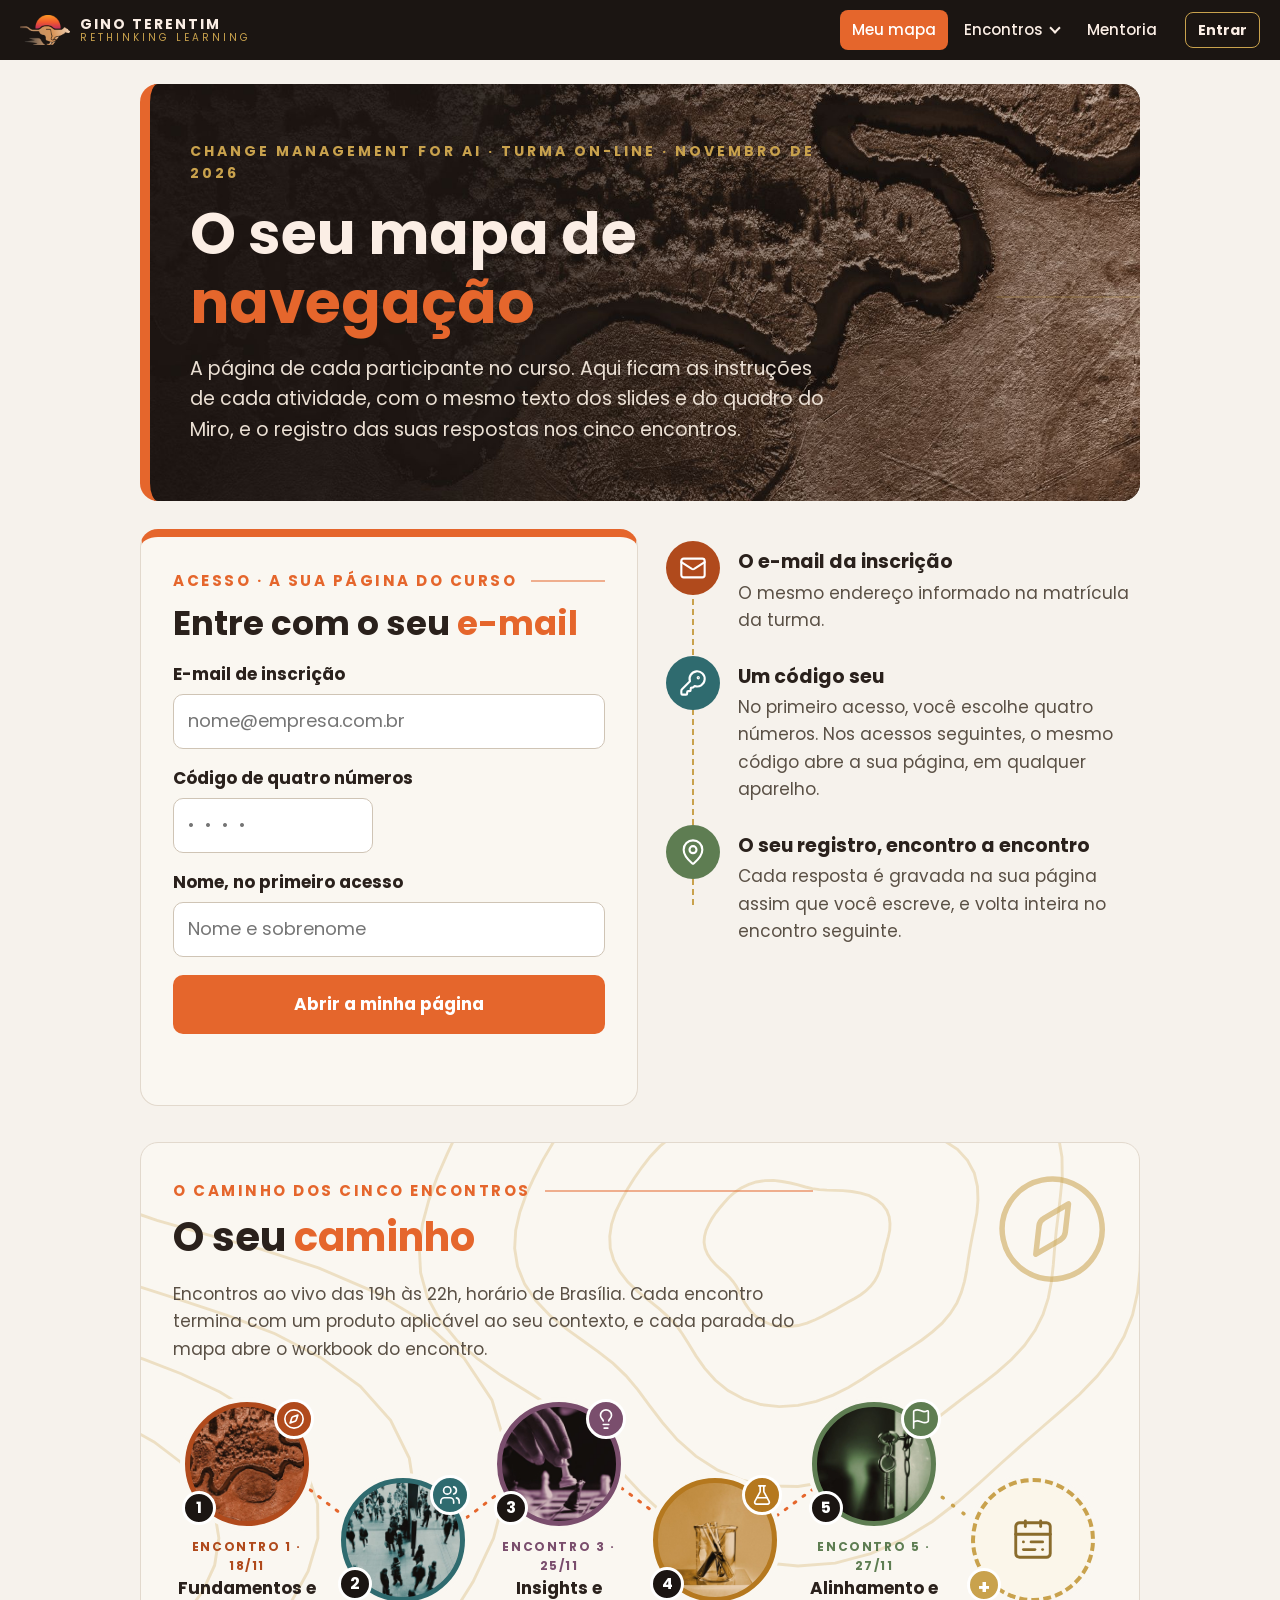
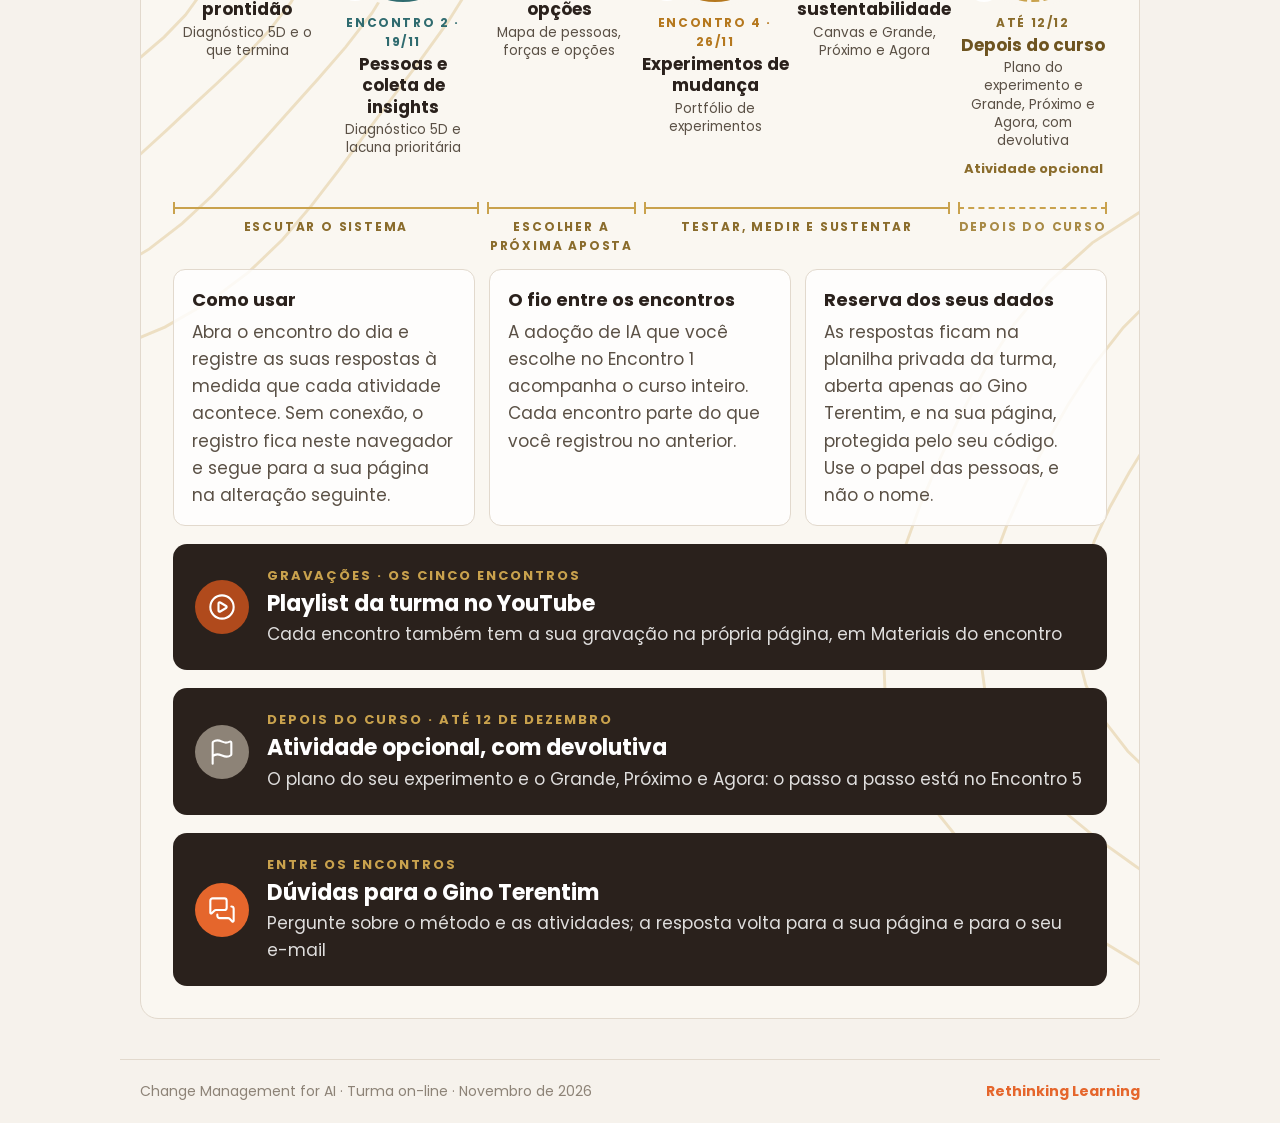
==== commit 383a3a0c: "Mapa do caminho: sexta parada, opcional, depois do curso (até 12/12), com ícone e traço diferenciado" ====
--- a/docs/index.html
+++ b/docs/index.html
@@ -219,6 +219,15 @@
 .rota--grande .parada__foto{width:124px;height:124px}
 .rota--grande .parada:nth-of-type(even){margin-top:76px}
 .rota--grande .parada b{font-size:17px}
+/* sexta parada: a atividade opcional depois do curso */
+.rota--seis,.rota--seis .rota__fases{grid-template-columns:repeat(6,1fr)}
+.rota__linha path.rota__extra{stroke:#C9A24D;stroke-dasharray:1 12;stroke-width:3.5}
+.parada--extra .parada__foto{background:#FBF6EA;border:4px dashed #C9A24D;display:grid;place-items:center}
+.parada--extra .parada__extra{display:grid;place-items:center}
+.parada--extra .parada__n{background:#C9A24D;font-size:20px}
+.parada--extra .parada__k,.parada--extra .parada__c{color:#8A6C2C}
+.parada--extra b{color:#6E5420}
+.rota__fases span:last-child{border-top-style:dashed;color:#A88A45}
 /* títulos de bloco com ícone */
 .bloco__t{display:flex;align-items:center;gap:16px;margin-bottom:.5em}
 .bloco__t h2{margin:0}
@@ -434,7 +443,7 @@
 </style></head>
 <body data-pg="index">
 <header class="topo"><a class="marca" href="index.html"><img src="logo-gt-mark.png" alt=""><span><b>GINO TERENTIM</b><i>RETHINKING LEARNING</i></span></a><nav class="nav"><a href="index.html">Meu mapa</a><details class="nav-enc" data-nav-enc><summary>Encontros</summary><div class="nav-enc__lista"><a href="e1.html"><span class="nav-enc__n" style="--tom:#B04A1C">1</span><span><b>Encontro 1</b><i>Fundamentos e prontidão</i></span></a><a href="e2.html"><span class="nav-enc__n" style="--tom:#2F6B6F">2</span><span><b>Encontro 2</b><i>Pessoas e coleta de insights</i></span></a><a href="e3.html"><span class="nav-enc__n" style="--tom:#7A4E6D">3</span><span><b>Encontro 3</b><i>Insights e opções</i></span></a><a href="e4.html"><span class="nav-enc__n" style="--tom:#B5781E">4</span><span><b>Encontro 4</b><i>Experimentos de mudança</i></span></a><a href="e5.html"><span class="nav-enc__n" style="--tom:#5E7D52">5</span><span><b>Encontro 5</b><i>Alinhamento e sustentabilidade</i></span></a><span class="nav-enc__sep">MENTORES</span><a href="mentor.html"><span class="nav-enc__n" style="--tom:#B04A1C"><svg  class="lucide lucide-flask-conical"  xmlns="http://www.w3.org/2000/svg"  width="16"  height="16"  viewBox="0 0 24 24"  fill="none"  stroke="#FFFFFF"  stroke-width="2"  stroke-linecap="round"  stroke-linejoin="round">  <path d="M14 2v6a2 2 0 0 0 .245.96l5.51 10.08A2 2 0 0 1 18 22H6a2 2 0 0 1-1.755-2.96l5.51-10.08A2 2 0 0 0 10 8V2" />  <path d="M6.453 15h11.094" />  <path d="M8.5 2h7" /></svg></span><span><b>Mentor de experimentos</b><i>Encontros 4 e 5</i></span></a><a href="rede.html"><span class="nav-enc__n" style="--tom:#1F3B5C"><svg  class="lucide lucide-network"  xmlns="http://www.w3.org/2000/svg"  width="16"  height="16"  viewBox="0 0 24 24"  fill="none"  stroke="#FFFFFF"  stroke-width="2"  stroke-linecap="round"  stroke-linejoin="round">  <rect x="16" y="16" width="6" height="6" rx="1" />  <rect x="2" y="16" width="6" height="6" rx="1" />  <rect x="9" y="2" width="6" height="6" rx="1" />  <path d="M5 16v-3a1 1 0 0 1 1-1h12a1 1 0 0 1 1 1v3" />  <path d="M12 12V8" /></svg></span><span><b>Mentor da rede de campeões</b><i>Encontro 5</i></span></a></div></details><a href="mentoria.html">Mentoria</a></nav><span class="conta" data-conta></span></header>
-<main><section class="capa capa--foto" style="--tom:#E5662C;--foto:url(img/capa.jpg)"><p class="capa__k">CHANGE MANAGEMENT FOR AI · TURMA ON-LINE · NOVEMBRO DE 2026</p><h1>O seu mapa de <em>navegação</em></h1><p class="capa__l">A página de cada participante no curso. Aqui ficam as instruções de cada atividade, com o mesmo texto dos slides e do quadro do Miro, e o registro das suas respostas nos cinco encontros.</p></section><section class="entrada" data-entrada hidden><div class="entrada__f"><div class="eyebrow" style="--tom:#E5662C"><span>ACESSO · A SUA PÁGINA DO CURSO</span><i></i></div><h2>Entre com o seu <em>e-mail</em></h2><form novalidate><label for="f-email"><b>E-mail de inscrição</b></label><input id="f-email" name="email" type="email" autocomplete="email" required placeholder="nome@empresa.com.br"><label for="f-codigo"><b>Código de quatro números</b></label><input id="f-codigo" name="codigo" type="password" inputmode="numeric" pattern="[0-9]{4}" maxlength="4" autocomplete="current-password" required placeholder="••••"><label for="f-nome"><b>Nome, no primeiro acesso</b></label><input id="f-nome" name="nome" type="text" autocomplete="name" placeholder="Nome e sobrenome"><button class="btn btn--grande" type="submit">Abrir a minha página</button><p class="entrada__aviso" data-aviso aria-live="polite"></p></form></div><ol class="entrada__passos"><li><span class="disco" style="--tom:#B04A1C"><svg  class="lucide lucide-mail"  xmlns="http://www.w3.org/2000/svg"  width="28"  height="28"  viewBox="0 0 24 24"  fill="none"  stroke="#FFFFFF"  stroke-width="1.8"  stroke-linecap="round"  stroke-linejoin="round">  <path d="m22 7-8.991 5.727a2 2 0 0 1-2.009 0L2 7" />  <rect x="2" y="4" width="20" height="16" rx="2" /></svg></span><div><b>O e-mail da inscrição</b><p>O mesmo endereço informado na matrícula da turma.</p></div></li><li><span class="disco" style="--tom:#2F6B6F"><svg  class="lucide lucide-key-round"  xmlns="http://www.w3.org/2000/svg"  width="28"  height="28"  viewBox="0 0 24 24"  fill="none"  stroke="#FFFFFF"  stroke-width="1.8"  stroke-linecap="round"  stroke-linejoin="round">  <path d="M2.586 17.414A2 2 0 0 0 2 18.828V21a1 1 0 0 0 1 1h3a1 1 0 0 0 1-1v-1a1 1 0 0 1 1-1h1a1 1 0 0 0 1-1v-1a1 1 0 0 1 1-1h.172a2 2 0 0 0 1.414-.586l.814-.814a6.5 6.5 0 1 0-4-4z" />  <circle cx="16.5" cy="7.5" r=".5" fill="currentColor" /></svg></span><div><b>Um código seu</b><p>No primeiro acesso, você escolhe quatro números. Nos acessos seguintes, o mesmo código abre a sua página, em qualquer aparelho.</p></div></li><li><span class="disco" style="--tom:#5E7D52"><svg  class="lucide lucide-map-pin"  xmlns="http://www.w3.org/2000/svg"  width="28"  height="28"  viewBox="0 0 24 24"  fill="none"  stroke="#FFFFFF"  stroke-width="1.8"  stroke-linecap="round"  stroke-linejoin="round">  <path d="M20 10c0 4.993-5.539 10.193-7.399 11.799a1 1 0 0 1-1.202 0C9.539 20.193 4 14.993 4 10a8 8 0 0 1 16 0" />  <circle cx="12" cy="10" r="3" /></svg></span><div><b>O seu registro, encontro a encontro</b><p>Cada resposta é gravada na sua página assim que você escreve, e volta inteira no encontro seguinte.</p></div></li></ol></section><section class="mapa-curso" data-mapa-curso><div class="mapa-curso__cab"><div><div class="eyebrow" style="--tom:#E5662C"><span>O CAMINHO DOS CINCO ENCONTROS</span><i></i></div><h2><span data-ola-bloco hidden>Olá, <span data-ola></span>. </span>O seu <em>caminho</em></h2><p>Encontros ao vivo das 19h às 22h, horário de Brasília. Cada encontro termina com um produto aplicável ao seu contexto, e cada parada do mapa abre o workbook do encontro.</p></div><span class="rosa" aria-hidden="true"><svg  class="lucide lucide-compass"  xmlns="http://www.w3.org/2000/svg"  width="120"  height="120"  viewBox="0 0 24 24"  fill="none"  stroke="#C9A24D"  stroke-width="1.1"  stroke-linecap="round"  stroke-linejoin="round">  <circle cx="12" cy="12" r="10" />  <path d="m16.24 7.76-1.804 5.411a2 2 0 0 1-1.265 1.265L7.76 16.24l1.804-5.411a2 2 0 0 1 1.265-1.265z" /></svg></span></div><div class="rota rota--grande"><svg class="rota__linha" viewBox="0 0 1000 200" preserveAspectRatio="none" aria-hidden="true"><path d="M100,62 C170,62 220,138 300,138 S430,62 500,62 S630,138 700,138 S830,62 900,62"/></svg><a class="parada " data-parada="1" style="--tom:#B04A1C" href="e1.html"><span class="parada__foto" style="background-image:url(img/p1.jpg)"><span class="parada__n">1</span><span class="parada__ic"><svg  class="lucide lucide-compass"  xmlns="http://www.w3.org/2000/svg"  width="22"  height="22"  viewBox="0 0 24 24"  fill="none"  stroke="#FFFFFF"  stroke-width="1.8"  stroke-linecap="round"  stroke-linejoin="round">  <circle cx="12" cy="12" r="10" />  <path d="m16.24 7.76-1.804 5.411a2 2 0 0 1-1.265 1.265L7.76 16.24l1.804-5.411a2 2 0 0 1 1.265-1.265z" /></svg></span></span><span class="parada__k">ENCONTRO 1 · 18/11</span><b>Fundamentos e prontidão</b><em>Diagnóstico 5D e o que termina</em><small class="parada__c" data-cont></small></a><a class="parada " data-parada="2" style="--tom:#2F6B6F" href="e2.html"><span class="parada__foto" style="background-image:url(img/p2.jpg)"><span class="parada__n">2</span><span class="parada__ic"><svg  class="lucide lucide-users"  xmlns="http://www.w3.org/2000/svg"  width="22"  height="22"  viewBox="0 0 24 24"  fill="none"  stroke="#FFFFFF"  stroke-width="1.8"  stroke-linecap="round"  stroke-linejoin="round">  <path d="M16 21v-2a4 4 0 0 0-4-4H6a4 4 0 0 0-4 4v2" />  <path d="M16 3.128a4 4 0 0 1 0 7.744" />  <path d="M22 21v-2a4 4 0 0 0-3-3.87" />  <circle cx="9" cy="7" r="4" /></svg></span></span><span class="parada__k">ENCONTRO 2 · 19/11</span><b>Pessoas e coleta de insights</b><em>Diagnóstico 5D e lacuna prioritária</em><small class="parada__c" data-cont></small></a><a class="parada " data-parada="3" style="--tom:#7A4E6D" href="e3.html" data-abre="2026-11-25" data-abre-txt="Abre em 25/11"><span class="parada__foto" style="background-image:url(img/p3.jpg)"><span class="parada__n">3</span><span class="parada__ic"><svg  class="lucide lucide-lightbulb"  xmlns="http://www.w3.org/2000/svg"  width="22"  height="22"  viewBox="0 0 24 24"  fill="none"  stroke="#FFFFFF"  stroke-width="1.8"  stroke-linecap="round"  stroke-linejoin="round">  <path d="M15 14c.2-1 .7-1.7 1.5-2.5 1-.9 1.5-2.2 1.5-3.5A6 6 0 0 0 6 8c0 1 .2 2.2 1.5 3.5.7.7 1.3 1.5 1.5 2.5" />  <path d="M9 18h6" />  <path d="M10 22h4" /></svg></span></span><span class="parada__k">ENCONTRO 3 · 25/11</span><b>Insights e opções</b><em>Mapa de pessoas, forças e opções</em><small class="parada__c" data-cont></small></a><a class="parada " data-parada="4" style="--tom:#B5781E" href="e4.html" data-abre="2026-11-26" data-abre-txt="Abre em 26/11"><span class="parada__foto" style="background-image:url(img/p4.jpg)"><span class="parada__n">4</span><span class="parada__ic"><svg  class="lucide lucide-flask-conical"  xmlns="http://www.w3.org/2000/svg"  width="22"  height="22"  viewBox="0 0 24 24"  fill="none"  stroke="#FFFFFF"  stroke-width="1.8"  stroke-linecap="round"  stroke-linejoin="round">  <path d="M14 2v6a2 2 0 0 0 .245.96l5.51 10.08A2 2 0 0 1 18 22H6a2 2 0 0 1-1.755-2.96l5.51-10.08A2 2 0 0 0 10 8V2" />  <path d="M6.453 15h11.094" />  <path d="M8.5 2h7" /></svg></span></span><span class="parada__k">ENCONTRO 4 · 26/11</span><b>Experimentos de mudança</b><em>Portfólio de experimentos</em><small class="parada__c" data-cont></small></a><a class="parada " data-parada="5" style="--tom:#5E7D52" href="e5.html" data-abre="2026-11-27" data-abre-txt="Abre em 27/11"><span class="parada__foto" style="background-image:url(img/p5.jpg)"><span class="parada__n">5</span><span class="parada__ic"><svg  class="lucide lucide-flag"  xmlns="http://www.w3.org/2000/svg"  width="22"  height="22"  viewBox="0 0 24 24"  fill="none"  stroke="#FFFFFF"  stroke-width="1.8"  stroke-linecap="round"  stroke-linejoin="round">  <path d="M4 22V4a1 1 0 0 1 .4-.8A6 6 0 0 1 8 2c3 0 5 2 7.333 2q2 0 3.067-.8A1 1 0 0 1 20 4v10a1 1 0 0 1-.4.8A6 6 0 0 1 16 16c-3 0-5-2-8-2a6 6 0 0 0-4 1.528" /></svg></span></span><span class="parada__k">ENCONTRO 5 · 27/11</span><b>Alinhamento e sustentabilidade</b><em>Canvas e Grande, Próximo e Agora</em><small class="parada__c" data-cont></small></a><div class="rota__fases"><span style="grid-column:span 2">Escutar o sistema</span><span style="grid-column:span 1">Escolher a próxima aposta</span><span style="grid-column:span 2">Testar, medir e sustentar</span></div></div><div class="cards3 cards3--claro"><div><b>Como usar</b><p>Abra o encontro do dia e registre as suas respostas à medida que cada atividade acontece. Sem conexão, o registro fica neste navegador e segue para a sua página na alteração seguinte.</p></div><div><b>O fio entre os encontros</b><p>A adoção de IA que você escolhe no Encontro 1 acompanha o curso inteiro. Cada encontro parte do que você registrou no anterior.</p></div><div><b>Reserva dos seus dados</b><p>As respostas ficam na planilha privada da turma, aberta apenas ao Gino Terentim, e na sua página, protegida pelo seu código. Use o papel das pessoas, e não o nome.</p></div></div><a class="cartao cartao--mentor" href="https://www.youtube.com/playlist?list=PLcFzRbquLgew" target="_blank" rel="noopener" style="--tom:#2A211C"><span class="disco" style="--tom:#B04A1C"><svg  class="lucide lucide-circle-play"  xmlns="http://www.w3.org/2000/svg"  width="28"  height="28"  viewBox="0 0 24 24"  fill="none"  stroke="#FFFFFF"  stroke-width="1.8"  stroke-linecap="round"  stroke-linejoin="round">  <path d="M9 9.003a1 1 0 0 1 1.517-.859l4.997 2.997a1 1 0 0 1 0 1.718l-4.997 2.997A1 1 0 0 1 9 14.996z" />  <circle cx="12" cy="12" r="10" /></svg></span><span><span class="cartao__k">GRAVAÇÕES · OS CINCO ENCONTROS</span><b>Playlist da turma no YouTube</b><i>Cada encontro também tem a sua gravação na própria página, em Materiais do encontro</i></span></a><a class="cartao cartao--mentor" href="e5.html#e5-sus" style="--tom:#2A211C"><span class="disco" style="--tom:#8D8377"><svg  class="lucide lucide-flag"  xmlns="http://www.w3.org/2000/svg"  width="28"  height="28"  viewBox="0 0 24 24"  fill="none"  stroke="#FFFFFF"  stroke-width="1.8"  stroke-linecap="round"  stroke-linejoin="round">  <path d="M4 22V4a1 1 0 0 1 .4-.8A6 6 0 0 1 8 2c3 0 5 2 7.333 2q2 0 3.067-.8A1 1 0 0 1 20 4v10a1 1 0 0 1-.4.8A6 6 0 0 1 16 16c-3 0-5-2-8-2a6 6 0 0 0-4 1.528" /></svg></span><span><span class="cartao__k">DEPOIS DO CURSO · ATÉ 12 DE DEZEMBRO</span><b>Atividade opcional, com devolutiva</b><i>O plano do seu experimento e o Grande, Próximo e Agora: o passo a passo está no Encontro 5</i></span></a><a class="cartao cartao--mentor" href="mentoria.html" style="--tom:#2A211C"><span class="disco" style="--tom:#E5662C"><svg  class="lucide lucide-messages-square"  xmlns="http://www.w3.org/2000/svg"  width="28"  height="28"  viewBox="0 0 24 24"  fill="none"  stroke="#FFFFFF"  stroke-width="1.8"  stroke-linecap="round"  stroke-linejoin="round">  <path d="M16 10a2 2 0 0 1-2 2H6.828a2 2 0 0 0-1.414.586l-2.202 2.202A.71.71 0 0 1 2 14.286V4a2 2 0 0 1 2-2h10a2 2 0 0 1 2 2z" />  <path d="M20 9a2 2 0 0 1 2 2v10.286a.71.71 0 0 1-1.212.502l-2.202-2.202A2 2 0 0 0 17.172 19H10a2 2 0 0 1-2-2v-1" /></svg></span><span><span class="cartao__k">ENTRE OS ENCONTROS</span><b>Dúvidas para o Gino Terentim</b><i>Pergunte sobre o método e as atividades; a resposta volta para a sua página e para o seu e-mail</i></span></a></section></main>
+<main><section class="capa capa--foto" style="--tom:#E5662C;--foto:url(img/capa.jpg)"><p class="capa__k">CHANGE MANAGEMENT FOR AI · TURMA ON-LINE · NOVEMBRO DE 2026</p><h1>O seu mapa de <em>navegação</em></h1><p class="capa__l">A página de cada participante no curso. Aqui ficam as instruções de cada atividade, com o mesmo texto dos slides e do quadro do Miro, e o registro das suas respostas nos cinco encontros.</p></section><section class="entrada" data-entrada hidden><div class="entrada__f"><div class="eyebrow" style="--tom:#E5662C"><span>ACESSO · A SUA PÁGINA DO CURSO</span><i></i></div><h2>Entre com o seu <em>e-mail</em></h2><form novalidate><label for="f-email"><b>E-mail de inscrição</b></label><input id="f-email" name="email" type="email" autocomplete="email" required placeholder="nome@empresa.com.br"><label for="f-codigo"><b>Código de quatro números</b></label><input id="f-codigo" name="codigo" type="password" inputmode="numeric" pattern="[0-9]{4}" maxlength="4" autocomplete="current-password" required placeholder="••••"><label for="f-nome"><b>Nome, no primeiro acesso</b></label><input id="f-nome" name="nome" type="text" autocomplete="name" placeholder="Nome e sobrenome"><button class="btn btn--grande" type="submit">Abrir a minha página</button><p class="entrada__aviso" data-aviso aria-live="polite"></p></form></div><ol class="entrada__passos"><li><span class="disco" style="--tom:#B04A1C"><svg  class="lucide lucide-mail"  xmlns="http://www.w3.org/2000/svg"  width="28"  height="28"  viewBox="0 0 24 24"  fill="none"  stroke="#FFFFFF"  stroke-width="1.8"  stroke-linecap="round"  stroke-linejoin="round">  <path d="m22 7-8.991 5.727a2 2 0 0 1-2.009 0L2 7" />  <rect x="2" y="4" width="20" height="16" rx="2" /></svg></span><div><b>O e-mail da inscrição</b><p>O mesmo endereço informado na matrícula da turma.</p></div></li><li><span class="disco" style="--tom:#2F6B6F"><svg  class="lucide lucide-key-round"  xmlns="http://www.w3.org/2000/svg"  width="28"  height="28"  viewBox="0 0 24 24"  fill="none"  stroke="#FFFFFF"  stroke-width="1.8"  stroke-linecap="round"  stroke-linejoin="round">  <path d="M2.586 17.414A2 2 0 0 0 2 18.828V21a1 1 0 0 0 1 1h3a1 1 0 0 0 1-1v-1a1 1 0 0 1 1-1h1a1 1 0 0 0 1-1v-1a1 1 0 0 1 1-1h.172a2 2 0 0 0 1.414-.586l.814-.814a6.5 6.5 0 1 0-4-4z" />  <circle cx="16.5" cy="7.5" r=".5" fill="currentColor" /></svg></span><div><b>Um código seu</b><p>No primeiro acesso, você escolhe quatro números. Nos acessos seguintes, o mesmo código abre a sua página, em qualquer aparelho.</p></div></li><li><span class="disco" style="--tom:#5E7D52"><svg  class="lucide lucide-map-pin"  xmlns="http://www.w3.org/2000/svg"  width="28"  height="28"  viewBox="0 0 24 24"  fill="none"  stroke="#FFFFFF"  stroke-width="1.8"  stroke-linecap="round"  stroke-linejoin="round">  <path d="M20 10c0 4.993-5.539 10.193-7.399 11.799a1 1 0 0 1-1.202 0C9.539 20.193 4 14.993 4 10a8 8 0 0 1 16 0" />  <circle cx="12" cy="10" r="3" /></svg></span><div><b>O seu registro, encontro a encontro</b><p>Cada resposta é gravada na sua página assim que você escreve, e volta inteira no encontro seguinte.</p></div></li></ol></section><section class="mapa-curso" data-mapa-curso><div class="mapa-curso__cab"><div><div class="eyebrow" style="--tom:#E5662C"><span>O CAMINHO DOS CINCO ENCONTROS</span><i></i></div><h2><span data-ola-bloco hidden>Olá, <span data-ola></span>. </span>O seu <em>caminho</em></h2><p>Encontros ao vivo das 19h às 22h, horário de Brasília. Cada encontro termina com um produto aplicável ao seu contexto, e cada parada do mapa abre o workbook do encontro.</p></div><span class="rosa" aria-hidden="true"><svg  class="lucide lucide-compass"  xmlns="http://www.w3.org/2000/svg"  width="120"  height="120"  viewBox="0 0 24 24"  fill="none"  stroke="#C9A24D"  stroke-width="1.1"  stroke-linecap="round"  stroke-linejoin="round">  <circle cx="12" cy="12" r="10" />  <path d="m16.24 7.76-1.804 5.411a2 2 0 0 1-1.265 1.265L7.76 16.24l1.804-5.411a2 2 0 0 1 1.265-1.265z" /></svg></span></div><div class="rota rota--seis rota--grande"><svg class="rota__linha" viewBox="0 0 1000 200" preserveAspectRatio="none" aria-hidden="true"><path d="M83,62 C142,62 183,138 250,138 S358,62 417,62 S525,138 583,138 S692,62 750,62"/><path class="rota__extra" d="M750,62 C808,62 850,138 917,138"/></svg><a class="parada " data-parada="1" style="--tom:#B04A1C" href="e1.html"><span class="parada__foto" style="background-image:url(img/p1.jpg)"><span class="parada__n">1</span><span class="parada__ic"><svg  class="lucide lucide-compass"  xmlns="http://www.w3.org/2000/svg"  width="22"  height="22"  viewBox="0 0 24 24"  fill="none"  stroke="#FFFFFF"  stroke-width="1.8"  stroke-linecap="round"  stroke-linejoin="round">  <circle cx="12" cy="12" r="10" />  <path d="m16.24 7.76-1.804 5.411a2 2 0 0 1-1.265 1.265L7.76 16.24l1.804-5.411a2 2 0 0 1 1.265-1.265z" /></svg></span></span><span class="parada__k">ENCONTRO 1 · 18/11</span><b>Fundamentos e prontidão</b><em>Diagnóstico 5D e o que termina</em><small class="parada__c" data-cont></small></a><a class="parada " data-parada="2" style="--tom:#2F6B6F" href="e2.html"><span class="parada__foto" style="background-image:url(img/p2.jpg)"><span class="parada__n">2</span><span class="parada__ic"><svg  class="lucide lucide-users"  xmlns="http://www.w3.org/2000/svg"  width="22"  height="22"  viewBox="0 0 24 24"  fill="none"  stroke="#FFFFFF"  stroke-width="1.8"  stroke-linecap="round"  stroke-linejoin="round">  <path d="M16 21v-2a4 4 0 0 0-4-4H6a4 4 0 0 0-4 4v2" />  <path d="M16 3.128a4 4 0 0 1 0 7.744" />  <path d="M22 21v-2a4 4 0 0 0-3-3.87" />  <circle cx="9" cy="7" r="4" /></svg></span></span><span class="parada__k">ENCONTRO 2 · 19/11</span><b>Pessoas e coleta de insights</b><em>Diagnóstico 5D e lacuna prioritária</em><small class="parada__c" data-cont></small></a><a class="parada " data-parada="3" style="--tom:#7A4E6D" href="e3.html" data-abre="2026-11-25" data-abre-txt="Abre em 25/11"><span class="parada__foto" style="background-image:url(img/p3.jpg)"><span class="parada__n">3</span><span class="parada__ic"><svg  class="lucide lucide-lightbulb"  xmlns="http://www.w3.org/2000/svg"  width="22"  height="22"  viewBox="0 0 24 24"  fill="none"  stroke="#FFFFFF"  stroke-width="1.8"  stroke-linecap="round"  stroke-linejoin="round">  <path d="M15 14c.2-1 .7-1.7 1.5-2.5 1-.9 1.5-2.2 1.5-3.5A6 6 0 0 0 6 8c0 1 .2 2.2 1.5 3.5.7.7 1.3 1.5 1.5 2.5" />  <path d="M9 18h6" />  <path d="M10 22h4" /></svg></span></span><span class="parada__k">ENCONTRO 3 · 25/11</span><b>Insights e opções</b><em>Mapa de pessoas, forças e opções</em><small class="parada__c" data-cont></small></a><a class="parada " data-parada="4" style="--tom:#B5781E" href="e4.html" data-abre="2026-11-26" data-abre-txt="Abre em 26/11"><span class="parada__foto" style="background-image:url(img/p4.jpg)"><span class="parada__n">4</span><span class="parada__ic"><svg  class="lucide lucide-flask-conical"  xmlns="http://www.w3.org/2000/svg"  width="22"  height="22"  viewBox="0 0 24 24"  fill="none"  stroke="#FFFFFF"  stroke-width="1.8"  stroke-linecap="round"  stroke-linejoin="round">  <path d="M14 2v6a2 2 0 0 0 .245.96l5.51 10.08A2 2 0 0 1 18 22H6a2 2 0 0 1-1.755-2.96l5.51-10.08A2 2 0 0 0 10 8V2" />  <path d="M6.453 15h11.094" />  <path d="M8.5 2h7" /></svg></span></span><span class="parada__k">ENCONTRO 4 · 26/11</span><b>Experimentos de mudança</b><em>Portfólio de experimentos</em><small class="parada__c" data-cont></small></a><a class="parada " data-parada="5" style="--tom:#5E7D52" href="e5.html" data-abre="2026-11-27" data-abre-txt="Abre em 27/11"><span class="parada__foto" style="background-image:url(img/p5.jpg)"><span class="parada__n">5</span><span class="parada__ic"><svg  class="lucide lucide-flag"  xmlns="http://www.w3.org/2000/svg"  width="22"  height="22"  viewBox="0 0 24 24"  fill="none"  stroke="#FFFFFF"  stroke-width="1.8"  stroke-linecap="round"  stroke-linejoin="round">  <path d="M4 22V4a1 1 0 0 1 .4-.8A6 6 0 0 1 8 2c3 0 5 2 7.333 2q2 0 3.067-.8A1 1 0 0 1 20 4v10a1 1 0 0 1-.4.8A6 6 0 0 1 16 16c-3 0-5-2-8-2a6 6 0 0 0-4 1.528" /></svg></span></span><span class="parada__k">ENCONTRO 5 · 27/11</span><b>Alinhamento e sustentabilidade</b><em>Canvas e Grande, Próximo e Agora</em><small class="parada__c" data-cont></small></a><a class="parada parada--extra" style="--tom:#C9A24D" href="e5.html#e5-sus"><span class="parada__foto"><span class="parada__extra"><svg  class="lucide lucide-calendar-range"  xmlns="http://www.w3.org/2000/svg"  width="46"  height="46"  viewBox="0 0 24 24"  fill="none"  stroke="#8A6C2C"  stroke-width="1.5"  stroke-linecap="round"  stroke-linejoin="round">  <rect x="3" y="3" width="18" height="18" rx="2" />  <path d="M16 2v3" />  <path d="M3 9h18" />  <path d="M8 2v3" />  <path d="M17 13h-6" />  <path d="M13 17H7" />  <path d="M7 13h.01" />  <path d="M17 17h.01" /></svg></span><span class="parada__n">+</span></span><span class="parada__k">ATÉ 12/12</span><b>Depois do curso</b><em>Plano do experimento e Grande, Próximo e Agora, com devolutiva</em><small class="parada__c">Atividade opcional</small></a><div class="rota__fases"><span style="grid-column:span 2">Escutar o sistema</span><span style="grid-column:span 1">Escolher a próxima aposta</span><span style="grid-column:span 2">Testar, medir e sustentar</span><span style="grid-column:span 1">Depois do curso</span></div></div><div class="cards3 cards3--claro"><div><b>Como usar</b><p>Abra o encontro do dia e registre as suas respostas à medida que cada atividade acontece. Sem conexão, o registro fica neste navegador e segue para a sua página na alteração seguinte.</p></div><div><b>O fio entre os encontros</b><p>A adoção de IA que você escolhe no Encontro 1 acompanha o curso inteiro. Cada encontro parte do que você registrou no anterior.</p></div><div><b>Reserva dos seus dados</b><p>As respostas ficam na planilha privada da turma, aberta apenas ao Gino Terentim, e na sua página, protegida pelo seu código. Use o papel das pessoas, e não o nome.</p></div></div><a class="cartao cartao--mentor" href="https://www.youtube.com/playlist?list=PLcFzRbquLgew" target="_blank" rel="noopener" style="--tom:#2A211C"><span class="disco" style="--tom:#B04A1C"><svg  class="lucide lucide-circle-play"  xmlns="http://www.w3.org/2000/svg"  width="28"  height="28"  viewBox="0 0 24 24"  fill="none"  stroke="#FFFFFF"  stroke-width="1.8"  stroke-linecap="round"  stroke-linejoin="round">  <path d="M9 9.003a1 1 0 0 1 1.517-.859l4.997 2.997a1 1 0 0 1 0 1.718l-4.997 2.997A1 1 0 0 1 9 14.996z" />  <circle cx="12" cy="12" r="10" /></svg></span><span><span class="cartao__k">GRAVAÇÕES · OS CINCO ENCONTROS</span><b>Playlist da turma no YouTube</b><i>Cada encontro também tem a sua gravação na própria página, em Materiais do encontro</i></span></a><a class="cartao cartao--mentor" href="e5.html#e5-sus" style="--tom:#2A211C"><span class="disco" style="--tom:#8D8377"><svg  class="lucide lucide-flag"  xmlns="http://www.w3.org/2000/svg"  width="28"  height="28"  viewBox="0 0 24 24"  fill="none"  stroke="#FFFFFF"  stroke-width="1.8"  stroke-linecap="round"  stroke-linejoin="round">  <path d="M4 22V4a1 1 0 0 1 .4-.8A6 6 0 0 1 8 2c3 0 5 2 7.333 2q2 0 3.067-.8A1 1 0 0 1 20 4v10a1 1 0 0 1-.4.8A6 6 0 0 1 16 16c-3 0-5-2-8-2a6 6 0 0 0-4 1.528" /></svg></span><span><span class="cartao__k">DEPOIS DO CURSO · ATÉ 12 DE DEZEMBRO</span><b>Atividade opcional, com devolutiva</b><i>O plano do seu experimento e o Grande, Próximo e Agora: o passo a passo está no Encontro 5</i></span></a><a class="cartao cartao--mentor" href="mentoria.html" style="--tom:#2A211C"><span class="disco" style="--tom:#E5662C"><svg  class="lucide lucide-messages-square"  xmlns="http://www.w3.org/2000/svg"  width="28"  height="28"  viewBox="0 0 24 24"  fill="none"  stroke="#FFFFFF"  stroke-width="1.8"  stroke-linecap="round"  stroke-linejoin="round">  <path d="M16 10a2 2 0 0 1-2 2H6.828a2 2 0 0 0-1.414.586l-2.202 2.202A.71.71 0 0 1 2 14.286V4a2 2 0 0 1 2-2h10a2 2 0 0 1 2 2z" />  <path d="M20 9a2 2 0 0 1 2 2v10.286a.71.71 0 0 1-1.212.502l-2.202-2.202A2 2 0 0 0 17.172 19H10a2 2 0 0 1-2-2v-1" /></svg></span><span><span class="cartao__k">ENTRE OS ENCONTROS</span><b>Dúvidas para o Gino Terentim</b><i>Pergunte sobre o método e as atividades; a resposta volta para a sua página e para o seu e-mail</i></span></a></section></main>
 <footer class="rodape"><span>Change Management for AI · Turma on-line · Novembro de 2026</span><span>Rethinking Learning</span></footer>
 <script>window.CM4AI={api:"https://script.google.com/macros/s/AKfycbxYNcWFj7Qa_txq63MwReh-RJZm-2fcuFewNzeokaOt69sNa0me8hZh9Td-VTeFA5ckbA/exec",encontro:0};</script><script>(function(){
 "use strict";
